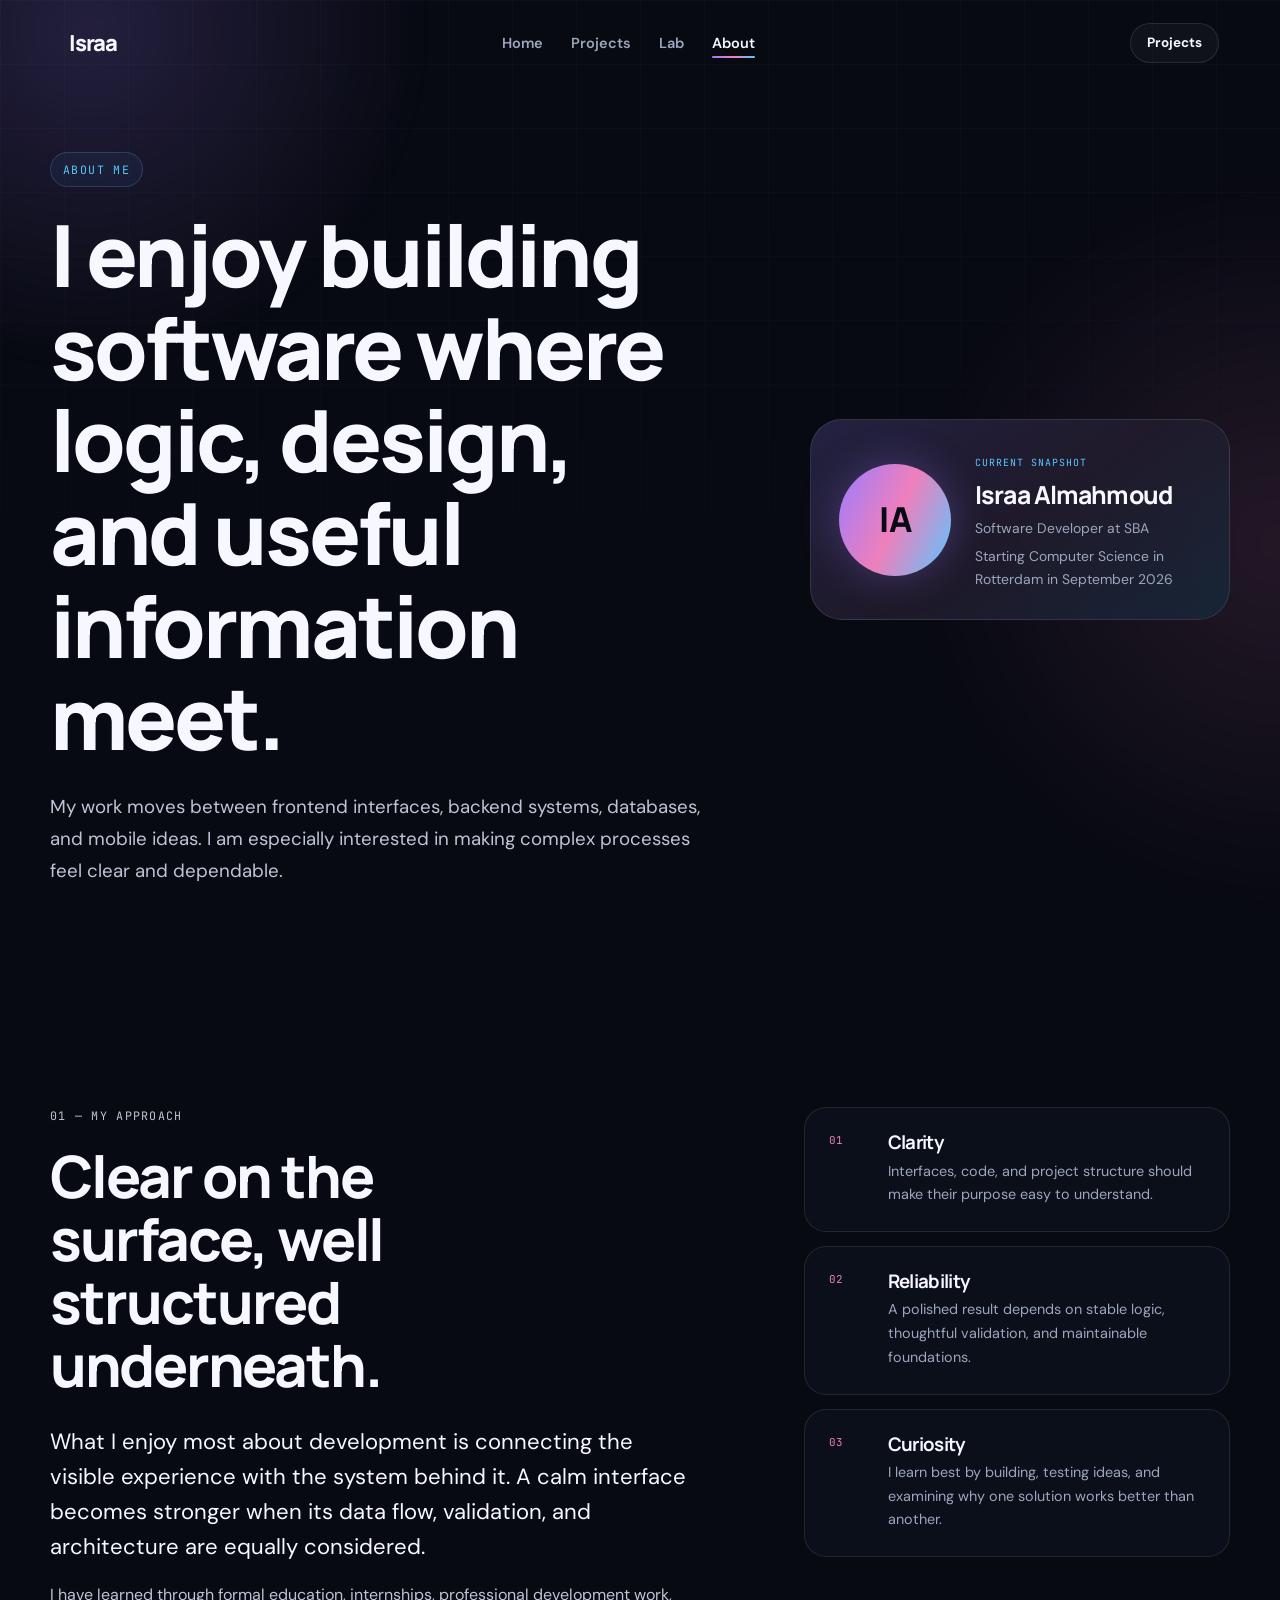
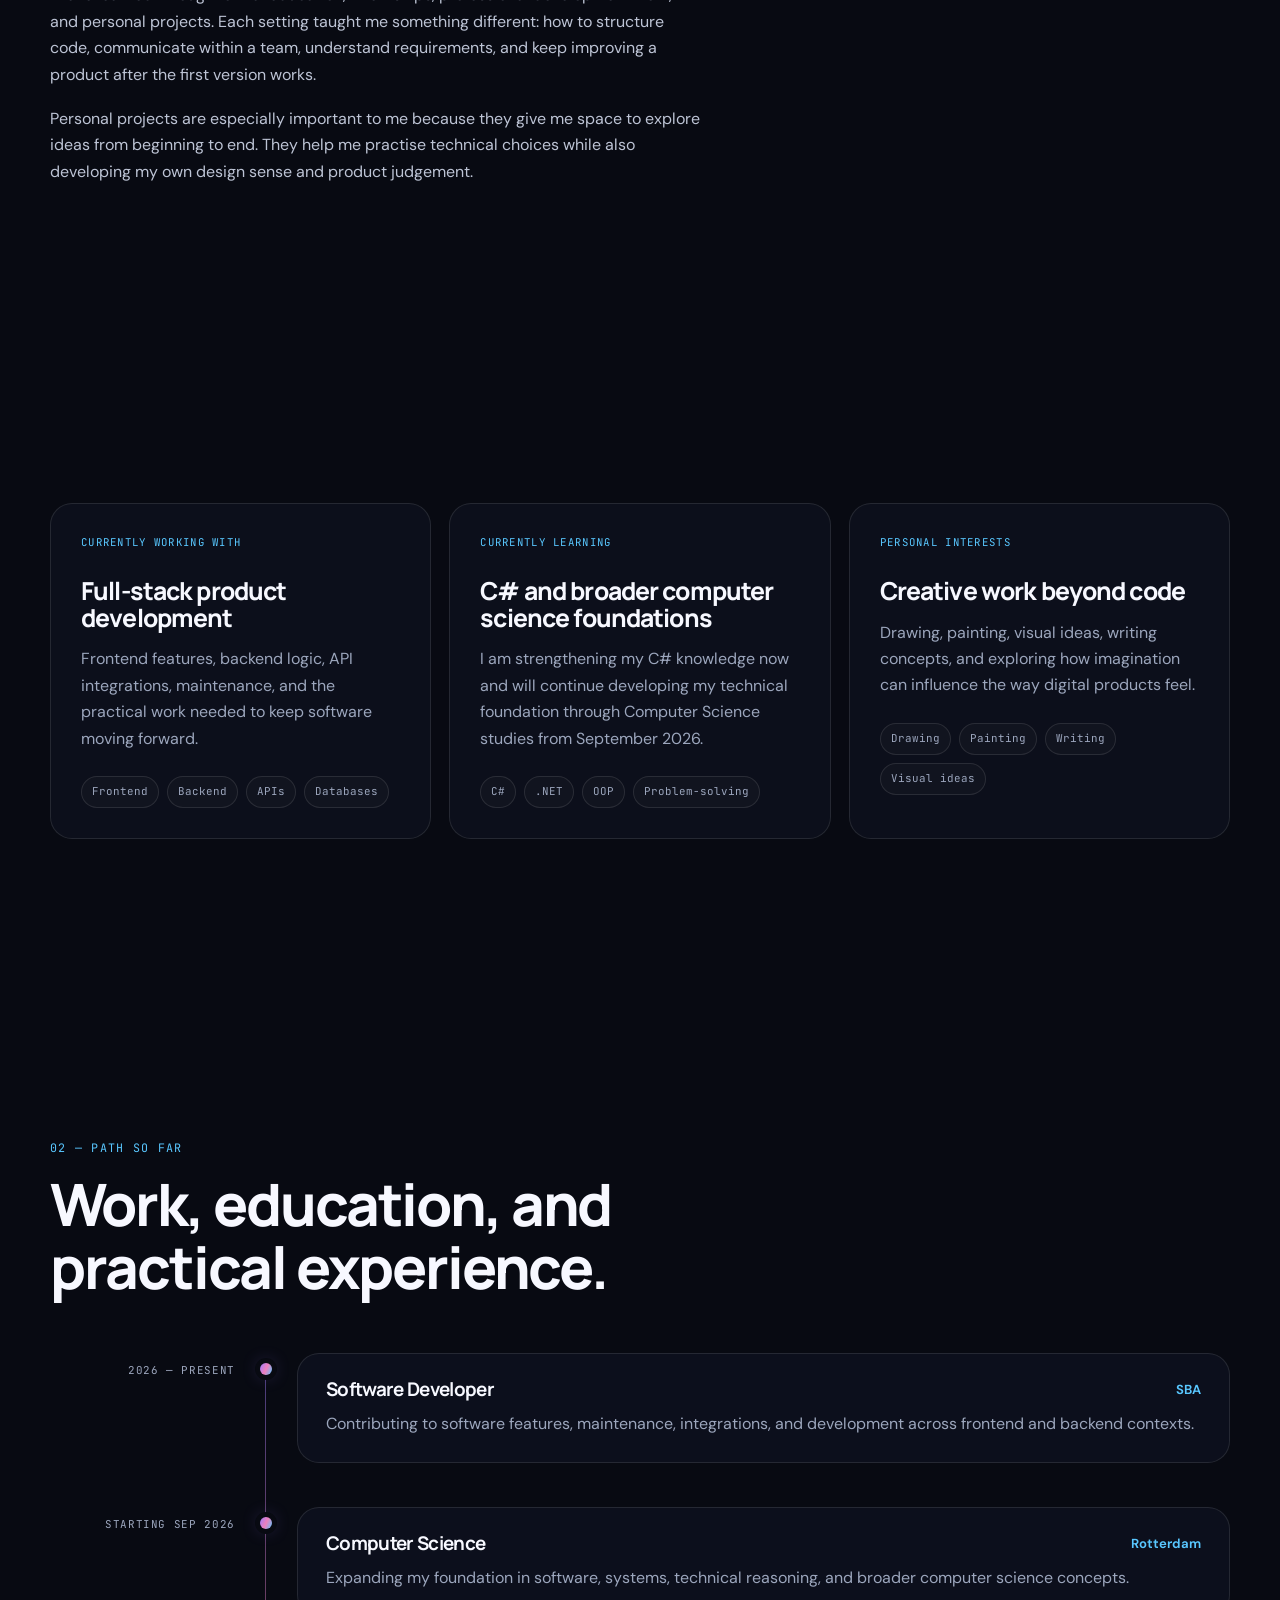
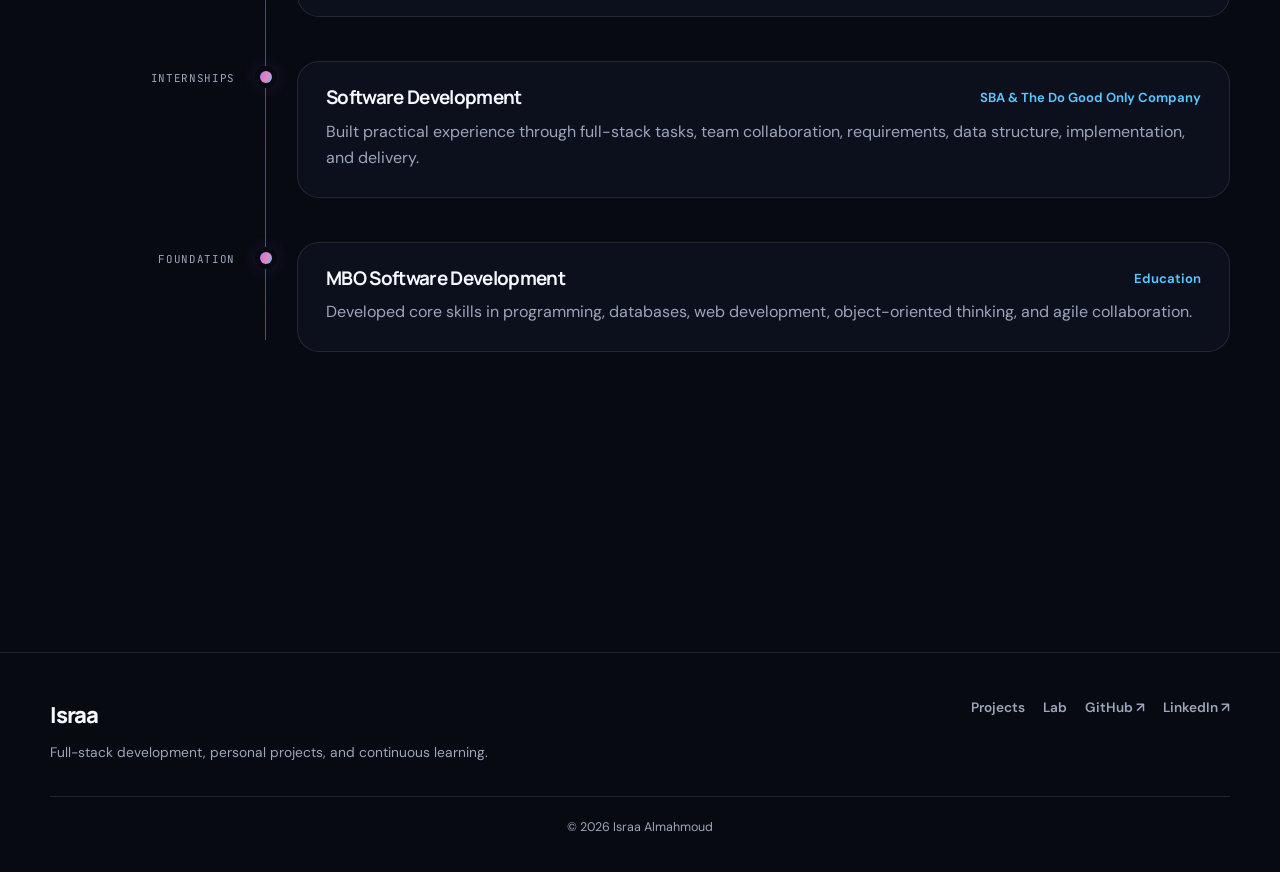
==== about.html @ 540377e6 "Add new pages: About, Practice, Projects, and Work - Created about.html to showcase personal backgro" ====
<!DOCTYPE html>
<html lang="en">
<head>
  <meta charset="UTF-8" />
  <meta name="viewport" content="width=device-width, initial-scale=1.0" />
  <meta name="description" content="About Israa Almahmoud, a full-stack developer working across frontend, backend, databases, and mobile development." />
  <meta name="theme-color" content="#080a12" />
  <title>About | Israa Almahmoud</title>

  <link rel="preconnect" href="https://fonts.googleapis.com" />
  <link rel="preconnect" href="https://fonts.gstatic.com" crossorigin />
  <link href="https://fonts.googleapis.com/css2?family=DM+Sans:wght@400;500;600;700&family=Manrope:wght@500;600;700;800&family=JetBrains+Mono:wght@400;500;600&display=swap" rel="stylesheet" />
  <link rel="stylesheet" href="style.css" />
</head>
<body data-page="about">
  <a class="skip-link" href="#main">Skip to content</a>
  <div class="ambient ambient-one" aria-hidden="true"></div>
  <div class="ambient ambient-two" aria-hidden="true"></div>
  <div class="background-grid" aria-hidden="true"></div>
  <div class="spotlight" id="spotlight" aria-hidden="true"></div>

  <header class="site-header" id="site-header">
    <nav class="nav-shell" aria-label="Primary navigation">
      <a class="brand" href="index.html#home"><span>Israa</span><span class="brand-dot">.</span></a>
      <ul class="desktop-nav">
        <li><a href="index.html" data-nav="home">Home</a></li>
        <li><a href="projects.html" data-nav="projects">Projects</a></li>
        <li><a href="practice.html" data-nav="practice">Lab</a></li>
        <li><a href="about.html" data-nav="about">About</a></li>
      </ul>
      <div class="nav-actions">
        <a class="button button-small button-secondary nav-projects" href="projects.html">Projects</a>
        <button class="menu-toggle" id="mobileMenuToggle" type="button" aria-label="Open navigation menu" aria-controls="mobileNav" aria-expanded="false"><span></span><span></span><span></span></button>
      </div>
    </nav>
    <div class="mobile-nav" id="mobileNav" aria-hidden="true"><a href="index.html" data-nav="home">Home</a><a href="projects.html" data-nav="projects">Projects</a><a href="practice.html" data-nav="practice">Lab</a><a href="about.html" data-nav="about">About</a></div>
  </header>

  <main id="main">
    <section class="page-hero about-hero">
      <div class="container page-hero-grid">
        <div>
          <p class="eyebrow mono">ABOUT ME</p>
          <h1>I enjoy building software where logic, design, and useful information meet.</h1>
          <p class="hero-lede">My work moves between frontend interfaces, backend systems, databases, and mobile ideas. I am especially interested in making complex processes feel clear and dependable.</p>
        </div>
        <aside class="profile-card reveal">
          <div class="profile-monogram" aria-hidden="true">IA</div>
          <div>
            <span class="mono profile-label">CURRENT SNAPSHOT</span>
            <h2>Israa Almahmoud</h2>
            <p>Software Developer at SBA</p>
            <p>Starting Computer Science in Rotterdam in September 2026</p>
          </div>
        </aside>
      </div>
    </section>

    <section class="section story-section">
      <div class="container story-layout">
        <div class="story-main reveal">
          <p class="section-index mono">01 — MY APPROACH</p>
          <h2>Clear on the surface, well structured underneath.</h2>
          <p class="large-paragraph">What I enjoy most about development is connecting the visible experience with the system behind it. A calm interface becomes stronger when its data flow, validation, and architecture are equally considered.</p>
          <p>I have learned through formal education, internships, professional development work, and personal projects. Each setting taught me something different: how to structure code, communicate within a team, understand requirements, and keep improving a product after the first version works.</p>
          <p>Personal projects are especially important to me because they give me space to explore ideas from beginning to end. They help me practise technical choices while also developing my own design sense and product judgement.</p>
        </div>

        <div class="principles-list">
          <article class="principle reveal"><span class="principle-number mono">01</span><div><h3>Clarity</h3><p>Interfaces, code, and project structure should make their purpose easy to understand.</p></div></article>
          <article class="principle reveal"><span class="principle-number mono">02</span><div><h3>Reliability</h3><p>A polished result depends on stable logic, thoughtful validation, and maintainable foundations.</p></div></article>
          <article class="principle reveal"><span class="principle-number mono">03</span><div><h3>Curiosity</h3><p>I learn best by building, testing ideas, and examining why one solution works better than another.</p></div></article>
        </div>
      </div>
    </section>

    <section class="section about-details-section">
      <div class="container details-grid">
        <article class="detail-panel reveal">
          <p class="panel-title mono">CURRENTLY WORKING WITH</p>
          <h2>Full-stack product development</h2>
          <p>Frontend features, backend logic, API integrations, maintenance, and the practical work needed to keep software moving forward.</p>
          <div class="tag-list"><span>Frontend</span><span>Backend</span><span>APIs</span><span>Databases</span></div>
        </article>
        <article class="detail-panel reveal">
          <p class="panel-title mono">CURRENTLY LEARNING</p>
          <h2>C# and broader computer science foundations</h2>
          <p>I am strengthening my C# knowledge now and will continue developing my technical foundation through Computer Science studies from September 2026.</p>
          <div class="tag-list"><span>C#</span><span>.NET</span><span>OOP</span><span>Problem-solving</span></div>
        </article>
        <article class="detail-panel reveal">
          <p class="panel-title mono">PERSONAL INTERESTS</p>
          <h2>Creative work beyond code</h2>
          <p>Drawing, painting, visual ideas, writing concepts, and exploring how imagination can influence the way digital products feel.</p>
          <div class="tag-list"><span>Drawing</span><span>Painting</span><span>Writing</span><span>Visual ideas</span></div>
        </article>
      </div>
    </section>

    <section class="section education-section">
      <div class="container">
        <div class="section-heading compact-heading"><p class="section-index mono">02 — PATH SO FAR</p><h2>Work, education, and practical experience.</h2></div>
        <div class="timeline">
          <article class="timeline-entry reveal"><div class="timeline-date mono">2026 — PRESENT</div><div class="timeline-marker"></div><div class="timeline-content"><div class="timeline-heading"><h3>Software Developer</h3><span>SBA</span></div><p>Contributing to software features, maintenance, integrations, and development across frontend and backend contexts.</p></div></article>
          <article class="timeline-entry reveal"><div class="timeline-date mono">STARTING SEP 2026</div><div class="timeline-marker"></div><div class="timeline-content"><div class="timeline-heading"><h3>Computer Science</h3><span>Rotterdam</span></div><p>Expanding my foundation in software, systems, technical reasoning, and broader computer science concepts.</p></div></article>
          <article class="timeline-entry reveal"><div class="timeline-date mono">INTERNSHIPS</div><div class="timeline-marker"></div><div class="timeline-content"><div class="timeline-heading"><h3>Software Development</h3><span>SBA &amp; The Do Good Only Company</span></div><p>Built practical experience through full-stack tasks, team collaboration, requirements, data structure, implementation, and delivery.</p></div></article>
          <article class="timeline-entry reveal"><div class="timeline-date mono">FOUNDATION</div><div class="timeline-marker"></div><div class="timeline-content"><div class="timeline-heading"><h3>MBO Software Development</h3><span>Education</span></div><p>Developed core skills in programming, databases, web development, object-oriented thinking, and agile collaboration.</p></div></article>
        </div>
      </div>
    </section>
  </main>

  <footer class="site-footer">
    <div class="container footer-layout">
      <div><a class="brand footer-brand" href="index.html"><span>Israa</span><span class="brand-dot">.</span></a><p>Full-stack development, personal projects, and continuous learning.</p></div>
      <div class="footer-nav"><a href="projects.html">Projects</a><a href="practice.html">Lab</a><a href="https://github.com/isravx0" target="_blank" rel="noopener">GitHub ↗</a><a href="https://www.linkedin.com/in/israa-almahmoud/" target="_blank" rel="noopener">LinkedIn ↗</a></div>
      <p class="copyright">© <span id="year"></span> Israa Almahmoud</p>
    </div>
  </footer>

  <script src="scripts.js"></script>
</body>
</html>
---- style.css ----
:root {
  --bg: #080a12;
  --bg-soft: #0d111d;
  --surface: rgba(17, 22, 37, 0.82);
  --surface-solid: #111625;
  --surface-raised: #171d2e;
  --text: #f7f8ff;
  --muted: #9ca6bd;
  --muted-strong: #bdc4d5;
  --line: rgba(255, 255, 255, 0.1);
  --line-strong: rgba(255, 255, 255, 0.17);
  --purple: #9b7cff;
  --pink: #ef7fbc;
  --blue: #59c7ff;
  --mint: #7ee5c6;
  --yellow: #f8d57e;
  --gradient: linear-gradient(115deg, var(--purple), var(--pink) 50%, var(--blue));
  --gradient-soft: linear-gradient(145deg, rgba(155, 124, 255, 0.16), rgba(239, 127, 188, 0.08), rgba(89, 199, 255, 0.1));
  --font-display: 'Manrope', sans-serif;
  --font-body: 'DM Sans', sans-serif;
  --font-mono: 'JetBrains Mono', monospace;
  --container: 1180px;
  --gutter: clamp(20px, 4vw, 36px);
  --header-height: 82px;
  --section-space: clamp(88px, 12vw, 150px);
  --radius-sm: 14px;
  --radius: 22px;
  --radius-lg: 32px;
  --shadow: 0 28px 80px rgba(0, 0, 0, 0.45);
}

* { box-sizing: border-box; margin: 0; padding: 0; }
html { scroll-behavior: smooth; }
body {
  min-height: 100vh;
  overflow-x: hidden;
  background: var(--bg);
  color: var(--text);
  font-family: var(--font-body);
  font-size: 16px;
  line-height: 1.65;
  text-rendering: optimizeLegibility;
}
body.menu-open { overflow: hidden; }
a { color: inherit; }
img { display: block; max-width: 100%; }
ul { list-style: none; }
button, input, textarea { font: inherit; }
button { color: inherit; }
::selection { background: rgba(155, 124, 255, 0.35); }

h1, h2, h3, h4 {
  font-family: var(--font-display);
  letter-spacing: -0.035em;
  line-height: 1.08;
}
h1 { font-size: clamp(3.15rem, 7.4vw, 6.65rem); font-weight: 800; }
h2 { font-size: clamp(2.1rem, 4.6vw, 3.65rem); font-weight: 750; }
h3 { font-weight: 700; }

.container {
  width: min(100%, calc(var(--container) + var(--gutter) * 2));
  margin-inline: auto;
  padding-inline: var(--gutter);
}
.mono { font-family: var(--font-mono); }

.skip-link {
  position: fixed;
  top: 14px;
  left: 14px;
  z-index: 9999;
  transform: translateY(-150%);
  padding: 10px 15px;
  border-radius: 10px;
  background: var(--text);
  color: var(--bg);
  font-weight: 700;
  transition: transform 0.2s ease;
}
.skip-link:focus { transform: translateY(0); }
:focus-visible { outline: 2px solid var(--blue); outline-offset: 4px; border-radius: 6px; }

.background-grid {
  position: fixed;
  inset: 0;
  z-index: -4;
  background-image:
    linear-gradient(rgba(155, 124, 255, 0.045) 1px, transparent 1px),
    linear-gradient(90deg, rgba(155, 124, 255, 0.045) 1px, transparent 1px);
  background-size: 64px 64px;
  mask-image: linear-gradient(to bottom, black 0%, transparent 84%);
}
.ambient {
  position: fixed;
  z-index: -3;
  border-radius: 50%;
  filter: blur(12px);
  pointer-events: none;
}
.ambient-one {
  width: 700px;
  height: 700px;
  top: -320px;
  left: -260px;
  background: radial-gradient(circle, rgba(155, 124, 255, 0.19), transparent 68%);
}
.ambient-two {
  width: 760px;
  height: 760px;
  top: 18vh;
  right: -380px;
  background: radial-gradient(circle, rgba(239, 127, 188, 0.12), transparent 68%);
}
.spotlight {
  position: fixed;
  inset: 0;
  z-index: -2;
  pointer-events: none;
  opacity: 0;
  background: radial-gradient(450px circle at var(--spot-x, 50%) var(--spot-y, 30%), rgba(89, 199, 255, 0.07), transparent 70%);
  transition: opacity 0.35s ease;
}
.spotlight.is-visible { opacity: 1; }

.site-header {
  position: fixed;
  inset: 0 0 auto;
  z-index: 1000;
  padding: 14px var(--gutter);
  transition: padding 0.25s ease;
}
.nav-shell {
  width: min(100%, var(--container));
  min-height: 56px;
  margin-inline: auto;
  padding: 8px 10px 8px 18px;
  display: flex;
  align-items: center;
  justify-content: space-between;
  gap: 18px;
  border: 1px solid transparent;
  border-radius: 18px;
  transition: background 0.25s ease, border-color 0.25s ease, box-shadow 0.25s ease, backdrop-filter 0.25s ease;
}
.site-header.is-scrolled .nav-shell {
  background: rgba(8, 10, 18, 0.78);
  border-color: var(--line);
  box-shadow: 0 14px 42px rgba(0, 0, 0, 0.24);
  backdrop-filter: blur(18px);
}
.brand {
  display: inline-flex;
  align-items: baseline;
  text-decoration: none;
  font-family: var(--font-display);
  font-size: 1.38rem;
  font-weight: 800;
  letter-spacing: -0.055em;
}
.brand-dot {
  font-size: 1.55em;
  line-height: 0;
  background: var(--gradient);
  -webkit-background-clip: text;
  background-clip: text;
  color: transparent;
}
.desktop-nav { display: flex; align-items: center; gap: 2px; }
.desktop-nav a {
  position: relative;
  padding: 9px 13px;
  color: var(--muted);
  text-decoration: none;
  font-size: 0.91rem;
  font-weight: 600;
  transition: color 0.2s ease;
}
.desktop-nav a::after {
  content: '';
  position: absolute;
  left: 13px;
  right: 13px;
  bottom: 4px;
  height: 2px;
  border-radius: 999px;
  background: var(--gradient);
  transform: scaleX(0);
  transform-origin: left;
  transition: transform 0.25s ease;
}
.desktop-nav a:hover, .desktop-nav a.active { color: var(--text); }
.desktop-nav a:hover::after, .desktop-nav a.active::after { transform: scaleX(1); }
.nav-actions { display: flex; align-items: center; gap: 10px; }

.button {
  display: inline-flex;
  align-items: center;
  justify-content: center;
  min-height: 48px;
  padding: 12px 21px;
  border: 1px solid transparent;
  border-radius: 999px;
  text-decoration: none;
  font-weight: 700;
  font-size: 0.94rem;
  line-height: 1;
  white-space: nowrap;
  transition: transform 0.22s ease, box-shadow 0.22s ease, border-color 0.22s ease, background 0.22s ease;
}
.button:hover { transform: translateY(-2px); }
.button-primary {
  background: var(--gradient);
  color: #080a12;
  box-shadow: 0 14px 38px rgba(155, 124, 255, 0.23);
}
.button-primary:hover { box-shadow: 0 20px 46px rgba(155, 124, 255, 0.33); }
.button-secondary {
  background: rgba(255, 255, 255, 0.035);
  border-color: var(--line);
  color: var(--text);
}
.button-secondary:hover { background: rgba(255, 255, 255, 0.065); border-color: rgba(155, 124, 255, 0.45); }
.button-small { min-height: 40px; padding: 9px 16px; font-size: 0.84rem; }

.menu-toggle {
  display: none;
  width: 42px;
  height: 42px;
  padding: 0;
  border: 1px solid var(--line);
  border-radius: 12px;
  background: rgba(255, 255, 255, 0.035);
  align-items: center;
  justify-content: center;
  flex-direction: column;
  gap: 5px;
  cursor: pointer;
}
.menu-toggle span { width: 19px; height: 2px; border-radius: 999px; background: var(--text); transition: transform 0.2s ease, opacity 0.2s ease; }
.menu-toggle.is-open span:nth-child(1) { transform: translateY(7px) rotate(45deg); }
.menu-toggle.is-open span:nth-child(2) { opacity: 0; }
.menu-toggle.is-open span:nth-child(3) { transform: translateY(-7px) rotate(-45deg); }
.mobile-nav {
  position: fixed;
  top: 78px;
  left: var(--gutter);
  right: var(--gutter);
  display: none;
  flex-direction: column;
  gap: 5px;
  padding: 12px;
  border: 1px solid var(--line);
  border-radius: 18px;
  background: rgba(12, 15, 26, 0.97);
  box-shadow: var(--shadow);
  backdrop-filter: blur(20px);
}
.mobile-nav.is-open { display: flex; animation: menu-in 0.23s ease both; }
.mobile-nav a { padding: 12px 13px; border-radius: 10px; color: var(--muted-strong); text-decoration: none; font-weight: 650; }
.mobile-nav a:hover, .mobile-nav a.active { background: rgba(155, 124, 255, 0.11); color: var(--text); }
@keyframes menu-in { from { opacity: 0; transform: translateY(-9px); } to { opacity: 1; transform: none; } }

.hero {
  position: relative;
  min-height: 100svh;
  display: flex;
  align-items: center;
  padding: calc(var(--header-height) + 60px) 0 82px;
}
.hero-layout {
  display: grid;
  grid-template-columns: minmax(0, 1.08fr) minmax(390px, 0.92fr);
  gap: clamp(46px, 7vw, 92px);
  align-items: center;
}
.eyebrow {
  display: inline-flex;
  align-items: center;
  margin-bottom: 22px;
  padding: 7px 12px;
  border: 1px solid rgba(89, 199, 255, 0.2);
  border-radius: 999px;
  background: rgba(89, 199, 255, 0.055);
  color: var(--blue);
  font-size: 0.72rem;
  letter-spacing: 0.12em;
}
.hero h1 { max-width: 10.4ch; margin-bottom: 28px; }
.gradient-text {
  display: block;
  background: var(--gradient);
  -webkit-background-clip: text;
  background-clip: text;
  color: transparent;
}
.hero-lede {
  max-width: 58ch;
  color: var(--muted-strong);
  font-size: clamp(1.04rem, 1.6vw, 1.17rem);
  line-height: 1.72;
}
.hero-actions { display: flex; flex-wrap: wrap; gap: 12px; margin-top: 32px; }
.current-note {
  display: flex;
  align-items: flex-start;
  gap: 10px;
  margin-top: 24px;
  color: var(--muted);
  font-size: 0.87rem;
}
.current-dot {
  flex: 0 0 auto;
  width: 8px;
  height: 8px;
  margin-top: 8px;
  border-radius: 50%;
  background: var(--mint);
  box-shadow: 0 0 14px rgba(126, 229, 198, 0.6);
}
.hero-art {
  position: relative;
  min-height: 560px;
  display: grid;
  place-items: center;
  isolation: isolate;
}
.gradient-orb {
  position: absolute;
  width: 310px;
  height: 310px;
  border-radius: 50%;
  background:
    radial-gradient(circle at 30% 24%, rgba(255,255,255,0.45), transparent 12%),
    radial-gradient(circle at 36% 35%, rgba(239, 127, 188, 0.95), transparent 26%),
    radial-gradient(circle at 66% 60%, rgba(89, 199, 255, 0.9), transparent 38%),
    linear-gradient(145deg, var(--purple), #26126f 48%, #0c203f);
  box-shadow: 0 0 100px rgba(155, 124, 255, 0.35), inset -30px -30px 70px rgba(0,0,0,0.34);
  filter: saturate(1.08);
  animation: orb-float 8s ease-in-out infinite;
}
.gradient-orb::after {
  content: '';
  position: absolute;
  inset: 10%;
  border-radius: inherit;
  background: linear-gradient(130deg, rgba(255,255,255,0.11), transparent 45%);
  transform: rotate(-18deg);
}
.orbital-ring {
  position: absolute;
  width: 430px;
  height: 170px;
  border: 1px solid rgba(155, 124, 255, 0.35);
  border-radius: 50%;
  transform: rotate(-18deg);
}
.ring-one { animation: ring-pulse 7s ease-in-out infinite; }
.ring-two { width: 500px; height: 230px; transform: rotate(38deg); border-color: rgba(89, 199, 255, 0.22); animation: ring-pulse 9s ease-in-out infinite reverse; }
.code-card {
  position: relative;
  z-index: 4;
  width: min(100%, 390px);
  margin-top: 130px;
  border: 1px solid var(--line-strong);
  border-radius: 22px;
  overflow: hidden;
  background: rgba(13, 17, 29, 0.84);
  box-shadow: 0 30px 90px rgba(0, 0, 0, 0.48), 0 0 55px rgba(155, 124, 255, 0.18);
  backdrop-filter: blur(18px);
  transform: rotate(-2deg);
}
.code-card-top { display: flex; align-items: center; gap: 7px; padding: 12px 14px; border-bottom: 1px solid var(--line); background: rgba(255,255,255,0.025); }
.window-dot { width: 8px; height: 8px; border-radius: 50%; }
.window-dot.red { background: #ff6f7d; }.window-dot.yellow { background: #f8d57e; }.window-dot.green { background: #7ee5c6; }
.code-file { margin-left: 6px; color: var(--muted); font-size: 0.68rem; }
.code-card-body { padding: 22px; overflow: auto; color: #cbd3e7; font-size: clamp(0.72rem, 1.4vw, 0.83rem); line-height: 1.75; }
.syntax-keyword { color: var(--pink); }.syntax-string { color: var(--mint); }
.tech-chip {
  position: absolute;
  z-index: 6;
  padding: 8px 13px;
  border: 1px solid var(--line);
  border-radius: 999px;
  background: rgba(15, 19, 32, 0.86);
  box-shadow: 0 14px 35px rgba(0,0,0,0.3);
  color: var(--muted-strong);
  font-size: 0.7rem;
  backdrop-filter: blur(12px);
  animation: chip-float 5.5s ease-in-out infinite;
}
.chip-react { top: 11%; right: 1%; color: var(--blue); }.chip-laravel { top: 22%; left: 0; color: #ff9ea5; animation-delay: 0.8s; }.chip-csharp { top: 46%; right: -2%; color: #c0a8ff; animation-delay: 1.5s; }.chip-sql { bottom: 12%; right: 8%; color: #8ddcff; animation-delay: 2.2s; }.chip-vue { bottom: 7%; left: 5%; color: var(--mint); animation-delay: 3s; }
@keyframes orb-float { 0%,100% { transform: translateY(0) rotate(0); } 50% { transform: translateY(-16px) rotate(4deg); } }
@keyframes ring-pulse { 0%,100% { opacity: 0.55; transform: scale(1) rotate(-18deg); } 50% { opacity: 0.85; transform: scale(1.04) rotate(-14deg); } }
@keyframes chip-float { 0%,100% { transform: translateY(0); } 50% { transform: translateY(-9px); } }
.scroll-indicator { position: absolute; bottom: 28px; left: 50%; width: 28px; height: 44px; transform: translateX(-50%); border: 1px solid var(--line-strong); border-radius: 999px; display: grid; place-items: start center; padding-top: 8px; }
.scroll-indicator span { width: 4px; height: 9px; border-radius: 999px; background: var(--gradient); animation: scroll-down 1.7s ease infinite; }
@keyframes scroll-down { from { transform: translateY(0); opacity: 1; } to { transform: translateY(15px); opacity: 0; } }

.section { padding: var(--section-space) 0; scroll-margin-top: 88px; }
.section-index { color: var(--blue); font-size: 0.73rem; letter-spacing: 0.11em; margin-bottom: 15px; }
.section-heading-row { display: flex; justify-content: space-between; align-items: end; gap: 32px; margin-bottom: 52px; }
.section-heading-row h2 { max-width: 14ch; }
.section-heading { margin-bottom: 54px; }
.compact-heading { max-width: 780px; }
.text-link { display: inline-flex; align-items: center; gap: 7px; color: var(--muted-strong); text-decoration: none; font-weight: 700; transition: color 0.2s ease, transform 0.2s ease; }
.text-link:hover { color: var(--text); transform: translateX(3px); }
.icon-link { color: var(--muted); text-decoration: none; font-size: 0.86rem; font-weight: 650; transition: color 0.2s ease; }
.icon-link:hover { color: var(--text); }

.selected-work { border-top: 1px solid rgba(255,255,255,0.04); }
.project-grid { display: grid; grid-template-columns: repeat(2, minmax(0, 1fr)); gap: 24px; }
.project-card {
  min-width: 0;
  border: 1px solid var(--line);
  border-radius: var(--radius-lg);
  overflow: hidden;
  background: rgba(14, 18, 31, 0.76);
  box-shadow: 0 22px 65px rgba(0,0,0,0.23);
  transition: transform 0.35s cubic-bezier(.2,.8,.2,1), border-color 0.35s ease, box-shadow 0.35s ease;
}
.project-card:hover { transform: translateY(-8px); border-color: rgba(155, 124, 255, 0.32); box-shadow: 0 34px 85px rgba(0,0,0,0.36); }
.project-card-large { grid-column: 1 / -1; display: grid; grid-template-columns: minmax(0, 1.18fr) minmax(350px, 0.82fr); }
.project-visual { position: relative; min-height: 330px; overflow: hidden; }
.project-card-large .project-visual { min-height: 470px; }
.project-content { padding: clamp(24px, 3.8vw, 38px); display: flex; flex-direction: column; }
.project-meta { display: flex; justify-content: space-between; gap: 12px; color: var(--muted); font-size: 0.7rem; letter-spacing: 0.08em; margin-bottom: 18px; }
.project-content h3 { font-size: clamp(1.65rem, 3vw, 2.35rem); margin-bottom: 12px; }
.project-content p { color: var(--muted-strong); margin-bottom: 22px; }
.project-actions { display: flex; align-items: center; justify-content: space-between; gap: 15px; margin-top: auto; padding-top: 18px; border-top: 1px solid var(--line); }
.tag-list { display: flex; flex-wrap: wrap; gap: 8px; }
.tag-list span { padding: 6px 10px; border: 1px solid var(--line); border-radius: 999px; background: rgba(255,255,255,0.025); color: var(--muted); font-family: var(--font-mono); font-size: 0.68rem; }

.mintly-visual { padding: 24px; background: radial-gradient(circle at 78% 16%, rgba(126,229,198,0.22), transparent 28%), linear-gradient(145deg, #10241f, #0c171a 60%, #10162a); }
.visual-toolbar { display: flex; justify-content: space-between; align-items: center; margin-bottom: 26px; }
.visual-label { color: #baf3df; font-size: 0.68rem; letter-spacing: 0.08em; }
.visual-status { padding: 5px 10px; border-radius: 999px; background: rgba(126,229,198,0.1); color: #a3efd8; font-size: 0.72rem; }
.dashboard-layout { height: calc(100% - 50px); display: grid; grid-template-columns: 70px 1fr; gap: 16px; padding: 15px; border: 1px solid rgba(255,255,255,0.1); border-radius: 18px; background: rgba(6, 15, 17, 0.72); box-shadow: 0 24px 50px rgba(0,0,0,0.25); transform: perspective(1000px) rotateY(-5deg) rotateX(2deg); }
.dashboard-sidebar { display: flex; flex-direction: column; gap: 12px; padding: 12px 8px; border-radius: 12px; background: rgba(255,255,255,0.035); }
.dashboard-sidebar span { height: 8px; border-radius: 999px; background: rgba(187,241,222,0.16); }.dashboard-sidebar span:first-child { height: 30px; background: linear-gradient(145deg, var(--mint), #2f8e73); }
.dashboard-main { padding: 14px; }
.dashboard-total { font-family: var(--font-display); font-size: clamp(1.55rem, 3vw, 2.35rem); font-weight: 800; color: #e9fff8; }
.dashboard-caption { color: rgba(220,255,244,0.55); font-size: 0.75rem; margin-bottom: 24px; }
.dashboard-chart { height: 145px; display: flex; gap: 9px; align-items: end; padding: 13px 10px 0; border-bottom: 1px solid rgba(255,255,255,0.08); }
.dashboard-chart i { flex: 1; height: var(--bar); border-radius: 6px 6px 0 0; background: linear-gradient(to top, #2a8469, var(--mint)); box-shadow: 0 0 18px rgba(126,229,198,0.14); }
.dashboard-row { display: grid; grid-template-columns: repeat(3, 1fr); gap: 10px; margin-top: 18px; }.dashboard-row span { height: 42px; border-radius: 10px; background: rgba(255,255,255,0.045); }

.movies-visual { display: flex; flex-direction: column; justify-content: flex-end; padding: 26px; background: linear-gradient(to top, rgba(4,5,12,0.98), rgba(4,5,12,0.15) 65%), radial-gradient(circle at 70% 20%, rgba(239,127,188,0.28), transparent 24%), linear-gradient(135deg, #39204b, #11162a 56%, #070910); }
.movies-visual::before { content: ''; position: absolute; width: 250px; height: 250px; right: -80px; top: -50px; border: 1px solid rgba(255,255,255,0.12); border-radius: 50%; box-shadow: inset 0 0 60px rgba(239,127,188,0.1); }
.movie-feature { position: relative; z-index: 2; margin-bottom: 23px; }.movie-kicker { color: #f4add4; font-size: 0.65rem; letter-spacing: 0.12em; }.movie-title { font-family: var(--font-display); font-size: clamp(3rem, 7vw, 5.8rem); line-height: 0.95; font-weight: 800; letter-spacing: 0.08em; }.movie-details { color: var(--muted); font-size: 0.78rem; }
.movie-posters { position: relative; z-index: 2; display: grid; grid-template-columns: repeat(4, 1fr); gap: 9px; }.movie-posters span { aspect-ratio: 0.72; border-radius: 9px; background: linear-gradient(150deg, rgba(239,127,188,0.6), rgba(89,199,255,0.14)); border: 1px solid rgba(255,255,255,0.12); }.movie-posters span:nth-child(2) { background: linear-gradient(150deg, rgba(89,199,255,0.48), rgba(44,25,77,0.3)); }.movie-posters span:nth-child(3) { background: linear-gradient(150deg, rgba(248,213,126,0.4), rgba(239,127,188,0.15)); }.movie-posters span:nth-child(4) { background: linear-gradient(150deg, rgba(155,124,255,0.58), rgba(10,14,31,0.2)); }

.solar-visual { display: grid; place-items: center; background: radial-gradient(circle at 50% 50%, rgba(248,181,72,0.12), transparent 25%), radial-gradient(circle at 80% 16%, rgba(89,199,255,0.16), transparent 25%), #080d1b; }
.solar-visual::before { content: ''; position: absolute; inset: 0; background-image: radial-gradient(rgba(255,255,255,0.7) 0.6px, transparent 0.6px); background-size: 23px 23px; opacity: 0.16; }
.sun-orb { position: absolute; width: 108px; height: 108px; border-radius: 50%; background: radial-gradient(circle at 34% 32%, #fff2b9, #f9bd4c 32%, #d95c32 72%); box-shadow: 0 0 44px rgba(249,189,76,0.65), 0 0 100px rgba(217,92,50,0.34); }
.solar-ring { position: absolute; border: 1px solid rgba(89,199,255,0.24); border-radius: 50%; }.solar-ring-one { width: 270px; height: 110px; transform: rotate(-17deg); }.solar-ring-two { width: 350px; height: 160px; transform: rotate(23deg); border-color: rgba(155,124,255,0.24); }
.solar-ring::after { content: ''; position: absolute; width: 9px; height: 9px; border-radius: 50%; background: var(--blue); top: 50%; right: 2%; box-shadow: 0 0 14px var(--blue); }
.solar-data { position: absolute; left: 26px; bottom: 24px; display: flex; flex-direction: column; }.solar-data span { color: var(--blue); font-size: 0.62rem; letter-spacing: 0.1em; }.solar-data strong { font-family: var(--font-display); font-size: 1.8rem; }.solar-data small { color: var(--muted); }

.profile-section { background: linear-gradient(180deg, transparent, rgba(255,255,255,0.012), transparent); }
.profile-grid { display: grid; grid-template-columns: minmax(0, 1fr) minmax(370px, 0.82fr); gap: clamp(48px, 8vw, 90px); align-items: start; }
.profile-copy h2 { max-width: 11ch; margin-bottom: 25px; }.profile-copy p { max-width: 60ch; color: var(--muted-strong); margin-bottom: 18px; }.profile-copy .profile-lede { color: var(--text); font-size: clamp(1.15rem, 2vw, 1.4rem); line-height: 1.55; }
.skills-panel { padding: clamp(26px, 4vw, 38px); border: 1px solid var(--line); border-radius: var(--radius-lg); background: var(--gradient-soft), rgba(13,17,29,0.8); box-shadow: var(--shadow); }
.panel-title { color: var(--blue); font-size: 0.67rem; letter-spacing: 0.12em; margin-bottom: 26px; }.skill-group + .skill-group { margin-top: 24px; padding-top: 24px; border-top: 1px solid var(--line); }.skill-group h3 { margin-bottom: 12px; font-size: 1rem; color: var(--muted-strong); }

.timeline { position: relative; }.timeline::before { content: ''; position: absolute; left: 215px; top: 12px; bottom: 12px; width: 1px; background: linear-gradient(var(--purple), var(--pink), var(--blue)); opacity: 0.45; }
.timeline-entry { display: grid; grid-template-columns: 185px 26px 1fr; gap: 18px; position: relative; padding: 0 0 44px; }.timeline-entry:last-child { padding-bottom: 0; }.timeline-date { padding-top: 9px; color: var(--muted); font-size: 0.68rem; letter-spacing: 0.06em; text-align: right; }.timeline-marker { position: relative; z-index: 2; width: 12px; height: 12px; margin-top: 10px; margin-left: 7px; border-radius: 50%; background: var(--gradient); box-shadow: 0 0 0 5px var(--bg), 0 0 18px rgba(155,124,255,0.45); }.timeline-content { padding: 25px 28px; border: 1px solid var(--line); border-radius: var(--radius); background: rgba(15,19,32,0.72); transition: transform 0.25s ease, border-color 0.25s ease; }.timeline-entry:hover .timeline-content { transform: translateX(5px); border-color: rgba(155,124,255,0.3); }.timeline-heading { display: flex; justify-content: space-between; gap: 20px; margin-bottom: 10px; }.timeline-heading h3 { font-size: 1.18rem; }.timeline-heading span { color: var(--blue); font-size: 0.82rem; font-weight: 650; }.timeline-content p { color: var(--muted); }

.archive-section { padding-top: 20px; }.archive-panel { display: flex; justify-content: space-between; align-items: center; gap: 40px; padding: clamp(30px, 5vw, 52px); border: 1px solid rgba(155,124,255,0.26); border-radius: var(--radius-lg); background: var(--gradient-soft), rgba(13,17,29,0.92); box-shadow: 0 30px 80px rgba(0,0,0,0.27); }.archive-panel h2 { max-width: 15ch; margin-bottom: 15px; }.archive-panel p:not(.section-index) { max-width: 62ch; color: var(--muted-strong); }.archive-actions { display: flex; flex-wrap: wrap; gap: 10px; }

.site-footer { margin-top: var(--section-space); padding: 44px 0 34px; border-top: 1px solid var(--line); }.footer-layout { display: grid; grid-template-columns: 1fr auto; gap: 32px; align-items: start; }.footer-brand { margin-bottom: 8px; }.footer-layout > div:first-child p { color: var(--muted); font-size: 0.86rem; }.footer-nav { display: flex; flex-wrap: wrap; justify-content: flex-end; gap: 18px; }.footer-nav a { color: var(--muted); text-decoration: none; font-size: 0.85rem; font-weight: 600; }.footer-nav a:hover { color: var(--text); }.copyright { grid-column: 1 / -1; padding-top: 20px; border-top: 1px solid var(--line); color: var(--muted); font-size: 0.78rem; text-align: center; }

.page-hero { min-height: 78svh; display: flex; align-items: center; padding: calc(var(--header-height) + 70px) 0 70px; }
.page-hero-grid { display: grid; grid-template-columns: minmax(0, 1.1fr) minmax(320px, 0.7fr); gap: clamp(48px, 8vw, 100px); align-items: center; }.page-hero h1 { max-width: 12ch; font-size: clamp(3rem, 6.7vw, 5.7rem); margin-bottom: 26px; }.page-summary { display: grid; gap: 13px; padding: 24px; border: 1px solid var(--line); border-radius: var(--radius); background: rgba(14,18,31,0.78); }.page-summary > div { display: grid; grid-template-columns: 94px 1fr; align-items: center; gap: 15px; padding: 16px 14px; border-radius: 14px; background: rgba(255,255,255,0.025); }.summary-number { font-family: var(--font-display); font-weight: 800; font-size: 1.25rem; color: var(--text); }.page-summary > div > span:last-child { color: var(--muted); font-size: 0.88rem; }

.case-study-list { padding-top: 20px; }.case-study-card { display: grid; grid-template-columns: minmax(360px, 0.86fr) minmax(0, 1.14fr); border: 1px solid var(--line); border-radius: var(--radius-lg); overflow: hidden; background: rgba(14,18,31,0.78); box-shadow: 0 24px 70px rgba(0,0,0,0.28); }.case-study-card + .case-study-card { margin-top: 38px; }.case-visual { min-height: 520px; position: relative; overflow: hidden; padding: 28px; }.case-content { padding: clamp(30px, 5vw, 52px); }.case-number { color: var(--blue); font-size: 0.7rem; letter-spacing: 0.1em; margin-bottom: 16px; }.case-content h2 { font-size: clamp(2rem, 4vw, 3.1rem); margin-bottom: 18px; }.case-lede { max-width: 60ch; color: var(--muted-strong); font-size: 1.05rem; margin-bottom: 35px; }.case-columns { display: grid; grid-template-columns: repeat(3, 1fr); gap: 22px; margin-bottom: 30px; }.case-columns h3 { color: var(--text); font-size: 0.9rem; margin-bottom: 9px; }.case-columns p, .case-columns li { color: var(--muted); font-size: 0.88rem; }.case-columns ul { display: grid; gap: 5px; }.case-columns li { position: relative; padding-left: 13px; }.case-columns li::before { content: ''; position: absolute; left: 0; top: 0.7em; width: 4px; height: 4px; border-radius: 50%; background: var(--pink); }.case-content .project-actions { justify-content: flex-start; margin-top: 28px; }

.mobile-visual { display: grid; place-items: center; background: radial-gradient(circle at 50% 45%, rgba(155,124,255,0.22), transparent 40%), linear-gradient(145deg, #15152a, #090b14); }.phone-shell { position: absolute; width: 185px; height: 380px; padding: 9px; border: 1px solid rgba(255,255,255,0.18); border-radius: 32px; background: #070911; box-shadow: 0 26px 60px rgba(0,0,0,0.5); }.phone-left { transform: translate(-48px, 10px) rotate(-7deg); }.phone-right { transform: translate(60px, -18px) rotate(7deg); }.phone-notch { width: 68px; height: 16px; margin: 0 auto -3px; border-radius: 0 0 11px 11px; background: #03040a; position: relative; z-index: 2; }.phone-screen { height: 100%; padding: 29px 15px 15px; border-radius: 24px; background: linear-gradient(150deg, #1d1639, #0f1830); }.phone-title { display: block; font-family: var(--font-display); font-size: 1.2rem; font-weight: 750; margin-bottom: 20px; }.phone-screen i { display: block; height: 44px; margin-bottom: 10px; border-radius: 12px; background: rgba(255,255,255,0.065); border: 1px solid rgba(255,255,255,0.06); }.phone-screen b { display: grid; place-items: center; width: 100px; height: 100px; margin: 4px auto 20px; border: 10px solid rgba(155,124,255,0.38); border-right-color: var(--pink); border-radius: 50%; font-family: var(--font-display); font-size: 1.2rem; }.language-pill { position: absolute; z-index: 4; display: grid; place-items: center; width: 42px; height: 42px; border: 1px solid var(--line); border-radius: 50%; background: rgba(18,22,38,0.88); color: var(--muted-strong); font-family: var(--font-mono); font-size: 0.67rem; box-shadow: 0 12px 30px rgba(0,0,0,0.35); }.lang-one { left: 12%; top: 18%; }.lang-two { right: 10%; top: 26%; }.lang-three { left: 16%; bottom: 14%; }

.more-projects-section { padding-top: 30px; }.small-project-grid { display: grid; grid-template-columns: repeat(3, 1fr); gap: 18px; }.small-project { padding: 28px; border: 1px solid var(--line); border-radius: var(--radius); background: rgba(14,18,31,0.7); }.small-project > span { display: block; color: var(--blue); font-size: 0.64rem; letter-spacing: 0.1em; margin-bottom: 23px; }.small-project h3 { font-size: 1.25rem; margin-bottom: 12px; }.small-project p { color: var(--muted); }

.profile-card { display: flex; align-items: center; gap: 24px; padding: 28px; border: 1px solid var(--line); border-radius: var(--radius-lg); background: var(--gradient-soft), rgba(14,18,31,0.84); }.profile-monogram { flex: 0 0 auto; display: grid; place-items: center; width: 112px; height: 112px; border-radius: 50%; background: var(--gradient); color: #090b14; font-family: var(--font-display); font-size: 2.15rem; font-weight: 850; box-shadow: 0 0 40px rgba(155,124,255,0.3); }.profile-label { color: var(--blue); font-size: 0.62rem; letter-spacing: 0.1em; }.profile-card h2 { font-size: 1.55rem; margin: 7px 0 9px; }.profile-card p { color: var(--muted); font-size: 0.87rem; }.profile-card p + p { margin-top: 5px; }
.story-layout { display: grid; grid-template-columns: minmax(0, 1.15fr) minmax(330px, 0.75fr); gap: clamp(48px, 8vw, 100px); align-items: start; }.story-main h2 { max-width: 12ch; margin-bottom: 28px; }.story-main p { color: var(--muted-strong); margin-bottom: 18px; max-width: 66ch; }.story-main .large-paragraph { color: var(--text); font-size: clamp(1.14rem, 2vw, 1.38rem); line-height: 1.58; }.principles-list { display: grid; gap: 14px; }.principle { display: grid; grid-template-columns: 42px 1fr; gap: 17px; padding: 24px; border: 1px solid var(--line); border-radius: var(--radius); background: rgba(14,18,31,0.7); }.principle-number { color: var(--pink); font-size: 0.68rem; }.principle h3 { margin-bottom: 7px; }.principle p { color: var(--muted); font-size: 0.9rem; }
.details-grid { display: grid; grid-template-columns: repeat(3, 1fr); gap: 18px; }.detail-panel { padding: 30px; border: 1px solid var(--line); border-radius: var(--radius); background: rgba(14,18,31,0.72); }.detail-panel h2 { font-size: 1.55rem; margin-bottom: 15px; }.detail-panel p:not(.panel-title) { color: var(--muted); margin-bottom: 24px; }

.lab-terminal { border: 1px solid var(--line-strong); border-radius: var(--radius); overflow: hidden; background: rgba(11,14,24,0.9); box-shadow: var(--shadow); transform: rotate(1.5deg); }.terminal-top { display: flex; align-items: center; gap: 7px; padding: 13px 15px; border-bottom: 1px solid var(--line); background: rgba(255,255,255,0.02); }.terminal-top span { width: 8px; height: 8px; border-radius: 50%; background: #ff7380; }.terminal-top span:nth-child(2) { background: var(--yellow); }.terminal-top span:nth-child(3) { background: var(--mint); }.terminal-top b { margin-left: 6px; color: var(--muted); font-size: 0.68rem; font-weight: 500; }.terminal-body { padding: 28px; min-height: 290px; }.terminal-body p { color: var(--muted-strong); margin-bottom: 16px; }.terminal-body p span { color: var(--pink); margin-right: 13px; }.terminal-body .terminal-cursor { color: var(--blue); animation: cursor-blink 1s steps(1) infinite; }
@keyframes cursor-blink { 50% { opacity: 0; } }
.lab-card-grid { display: grid; grid-template-columns: repeat(2, 1fr); gap: 18px; }.lab-card { position: relative; min-height: 310px; padding: 30px; border: 1px solid var(--line); border-radius: var(--radius); background: rgba(14,18,31,0.72); overflow: hidden; }.lab-card::after { content: ''; position: absolute; width: 160px; height: 160px; right: -80px; bottom: -90px; border: 1px solid rgba(155,124,255,0.15); border-radius: 50%; }.lab-number { position: absolute; top: 23px; right: 24px; color: var(--muted); font-size: 0.68rem; }.lab-icon { display: grid; place-items: center; width: 52px; height: 52px; margin-bottom: 30px; border-radius: 15px; background: var(--gradient-soft); color: var(--text); font-family: var(--font-mono); font-weight: 700; box-shadow: inset 0 0 0 1px var(--line); }.lab-card h3 { font-size: 1.35rem; margin-bottom: 12px; }.lab-card p { color: var(--muted); margin-bottom: 24px; }
.learning-layout { display: grid; grid-template-columns: 1fr 0.9fr; gap: clamp(50px, 8vw, 100px); align-items: start; }.learning-copy h2 { max-width: 13ch; margin-bottom: 25px; }.learning-copy p { color: var(--muted-strong); max-width: 60ch; }.learning-steps { list-style: none; display: grid; gap: 14px; counter-reset: none; }.learning-steps li { display: grid; grid-template-columns: 38px 1fr; gap: 17px; padding: 23px; border: 1px solid var(--line); border-radius: var(--radius); background: rgba(14,18,31,0.68); }.learning-steps > li > span { color: var(--blue); font-size: 0.7rem; }.learning-steps h3 { margin-bottom: 6px; }.learning-steps p { color: var(--muted); font-size: 0.9rem; }

.reveal { opacity: 0; transform: translateY(28px); transition: opacity 0.72s cubic-bezier(.2,.8,.2,1) var(--reveal-delay, 0ms), transform 0.72s cubic-bezier(.2,.8,.2,1) var(--reveal-delay, 0ms); }.reveal.is-visible { opacity: 1; transform: none; }

@media (max-width: 1050px) {
  .desktop-nav { display: none; }
  .menu-toggle { display: flex; }
  .hero-layout, .page-hero-grid { grid-template-columns: 1fr; }
  .hero { padding-top: 150px; }
  .hero h1 { max-width: 11ch; }
  .hero-art { min-height: 520px; max-width: 600px; width: 100%; margin-inline: auto; }
  .page-hero { min-height: auto; padding-top: 160px; }
  .page-hero h1 { max-width: 14ch; }
  .page-summary { max-width: 620px; }
  .project-card-large { grid-template-columns: 1fr; }
  .profile-grid, .story-layout, .learning-layout { grid-template-columns: 1fr; }
  .skills-panel { max-width: 760px; }
  .case-study-card { grid-template-columns: 1fr; }
  .case-visual { min-height: 440px; }
  .case-columns, .details-grid { grid-template-columns: 1fr; }
  .archive-panel { align-items: flex-start; flex-direction: column; }
}

@media (max-width: 780px) {
  :root { --section-space: 88px; }
  h1 { font-size: clamp(2.8rem, 13vw, 4.6rem); }
  .nav-projects { display: none; }
  .hero { min-height: auto; padding-bottom: 90px; }
  .hero-art { min-height: 460px; }
  .gradient-orb { width: 245px; height: 245px; }
  .orbital-ring { width: 335px; height: 135px; }.ring-two { width: 390px; height: 170px; }
  .code-card { width: 340px; margin-top: 115px; }
  .tech-chip { font-size: 0.62rem; }
  .chip-csharp { right: 2%; }
  .section-heading-row { align-items: flex-start; flex-direction: column; }
  .project-grid { grid-template-columns: 1fr; }
  .project-card-large { grid-column: auto; }
  .project-card-large .project-visual, .project-visual { min-height: 350px; }
  .timeline::before { left: 6px; }.timeline-entry { grid-template-columns: 24px 1fr; gap: 16px; }.timeline-date { grid-column: 2; padding: 0; text-align: left; }.timeline-marker { grid-column: 1; grid-row: 1 / span 2; margin: 6px 0 0; }.timeline-content { grid-column: 2; padding: 22px; }.timeline-heading { flex-direction: column; gap: 6px; }
  .small-project-grid, .lab-card-grid { grid-template-columns: 1fr; }
  .footer-layout { grid-template-columns: 1fr; }.footer-nav { justify-content: flex-start; }.copyright { grid-column: 1; }
  .case-visual { min-height: 390px; }.case-content { padding: 28px 24px; }
  .profile-card { align-items: flex-start; flex-direction: column; }
}

@media (max-width: 520px) {
  .site-header { padding-inline: 12px; }
  .nav-shell { padding-left: 14px; }
  .hero { padding-top: 125px; }
  .hero-actions, .archive-actions { flex-direction: column; align-items: stretch; }
  .button { width: 100%; }
  .hero-art { min-height: 395px; }
  .gradient-orb { width: 205px; height: 205px; }
  .orbital-ring { width: 275px; height: 110px; }.ring-two { width: 320px; height: 140px; }
  .code-card { width: min(100%, 300px); margin-top: 105px; }.code-card-body { padding: 17px; }
  .tech-chip { display: none; }
  .scroll-indicator { display: none; }
  .project-visual, .project-card-large .project-visual { min-height: 300px; }
  .mintly-visual { padding: 16px; }.dashboard-layout { grid-template-columns: 48px 1fr; gap: 10px; padding: 10px; }.dashboard-main { padding: 9px; }.dashboard-chart { height: 105px; gap: 5px; }.dashboard-row span { height: 34px; }
  .movie-posters { gap: 6px; }.movie-title { font-size: 3.6rem; }
  .solar-ring-one { width: 220px; }.solar-ring-two { width: 280px; }
  .project-content { padding: 24px 20px; }.project-actions { align-items: flex-start; flex-direction: column; }
  .page-hero { padding-top: 130px; }.page-summary > div { grid-template-columns: 74px 1fr; }
  .case-visual { min-height: 330px; padding: 18px; }
  .phone-shell { width: 148px; height: 310px; }.phone-left { transform: translate(-38px, 10px) rotate(-7deg); }.phone-right { transform: translate(43px, -10px) rotate(7deg); }.phone-screen b { width: 75px; height: 75px; border-width: 8px; }
  .archive-panel { padding: 28px 22px; }
}

@media (prefers-reduced-motion: reduce) {
  *, *::before, *::after { scroll-behavior: auto !important; animation-duration: 0.001ms !important; animation-iteration-count: 1 !important; transition-duration: 0.001ms !important; }
  .reveal { opacity: 1; transform: none; }
}
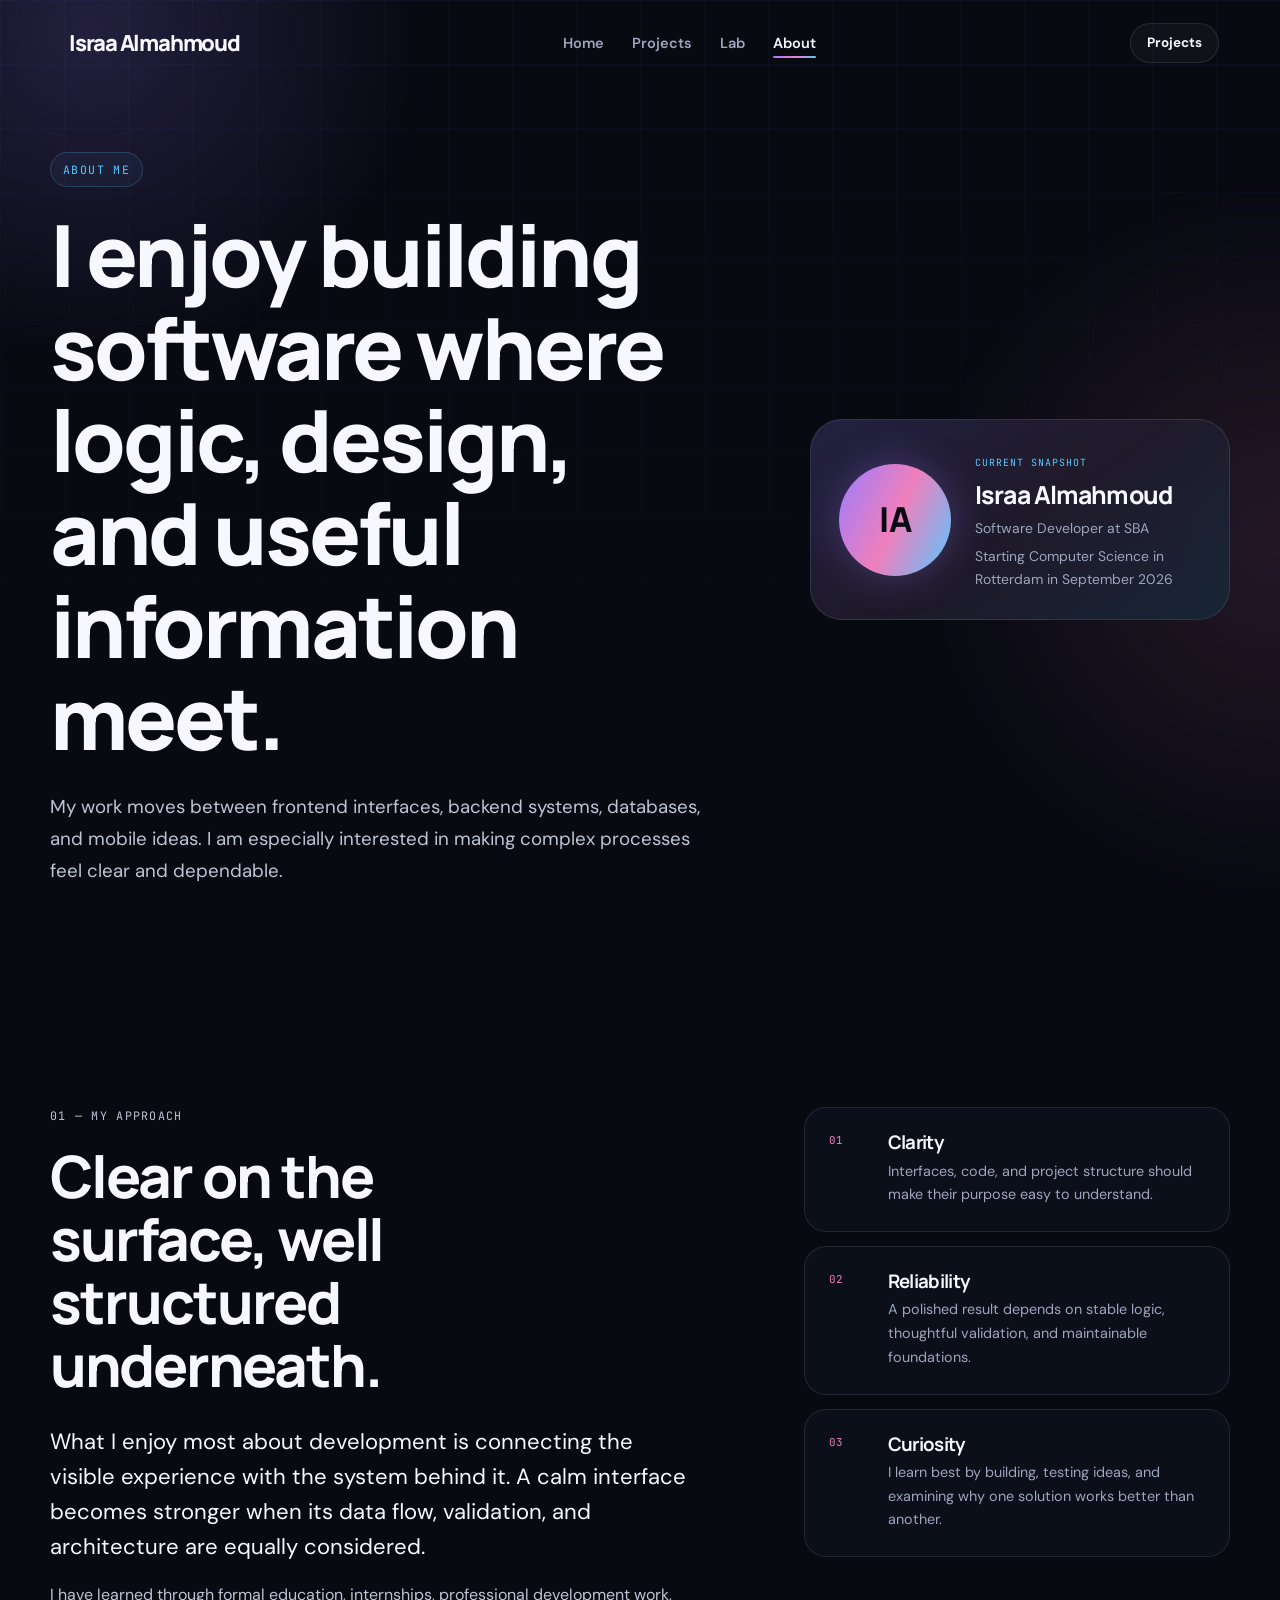
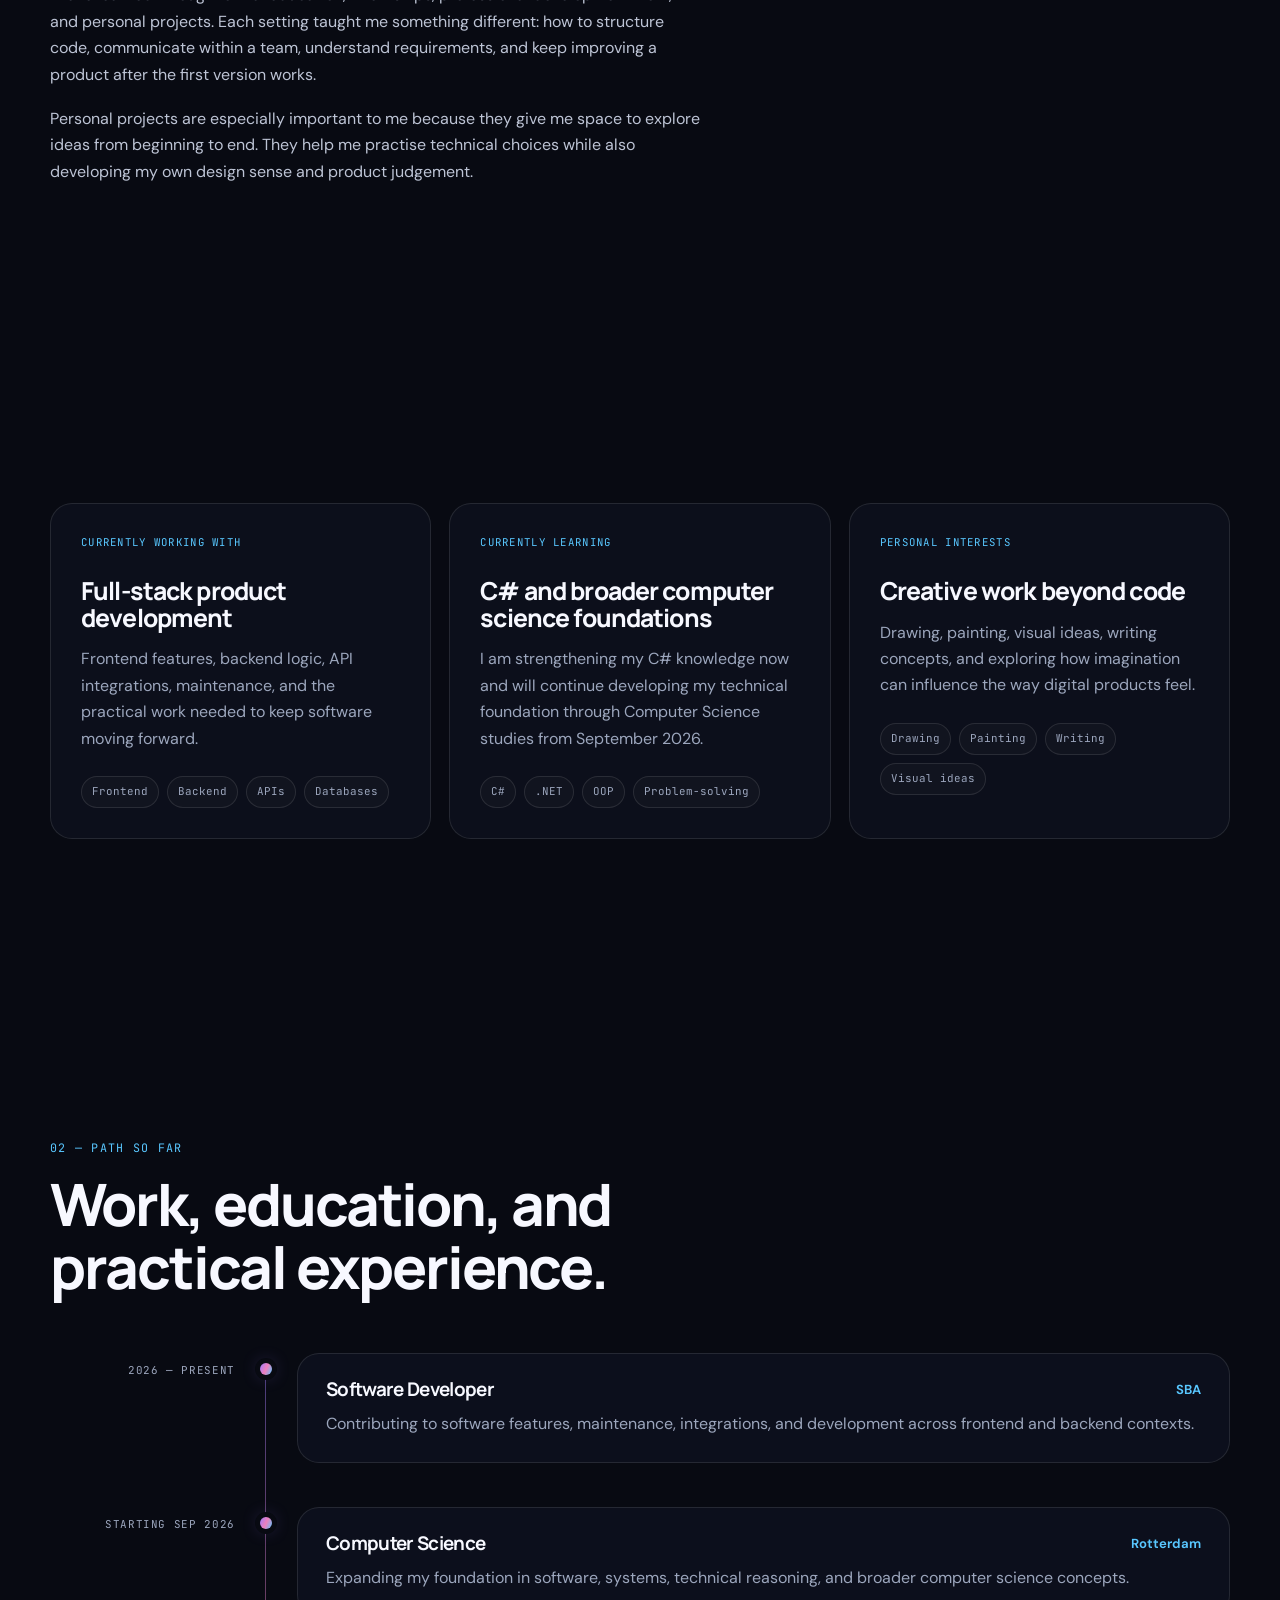
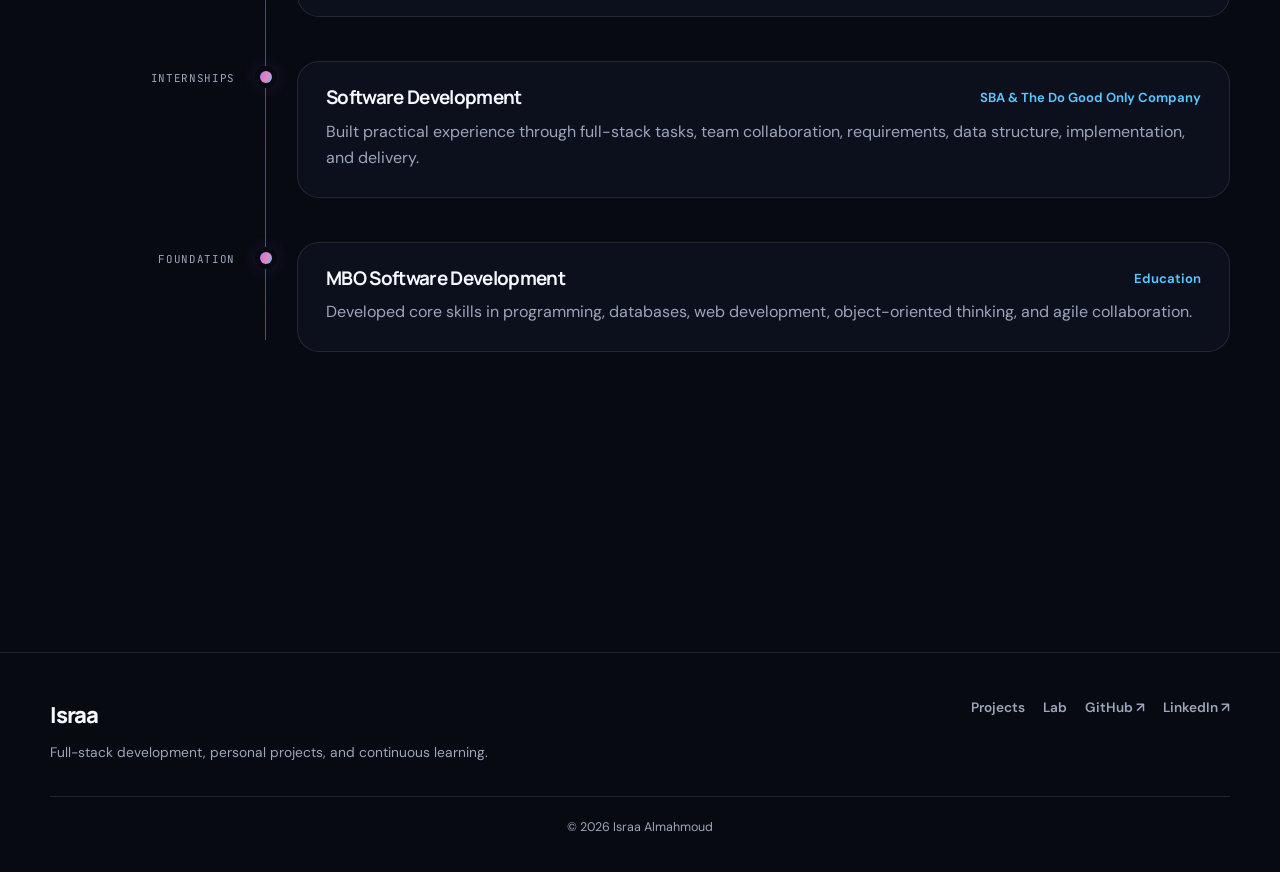
==== commit 1e0083c1: "small fixes" ====
--- a/about.html
+++ b/about.html
@@ -21,7 +21,7 @@
 
   <header class="site-header" id="site-header">
     <nav class="nav-shell" aria-label="Primary navigation">
-      <a class="brand" href="index.html#home"><span>Israa</span><span class="brand-dot">.</span></a>
+      <a class="brand" href="index.html"><span>Israa Almahmoud</span><span class="brand-dot">.</span></a>
       <ul class="desktop-nav">
         <li><a href="index.html" data-nav="home">Home</a></li>
         <li><a href="projects.html" data-nav="projects">Projects</a></li>
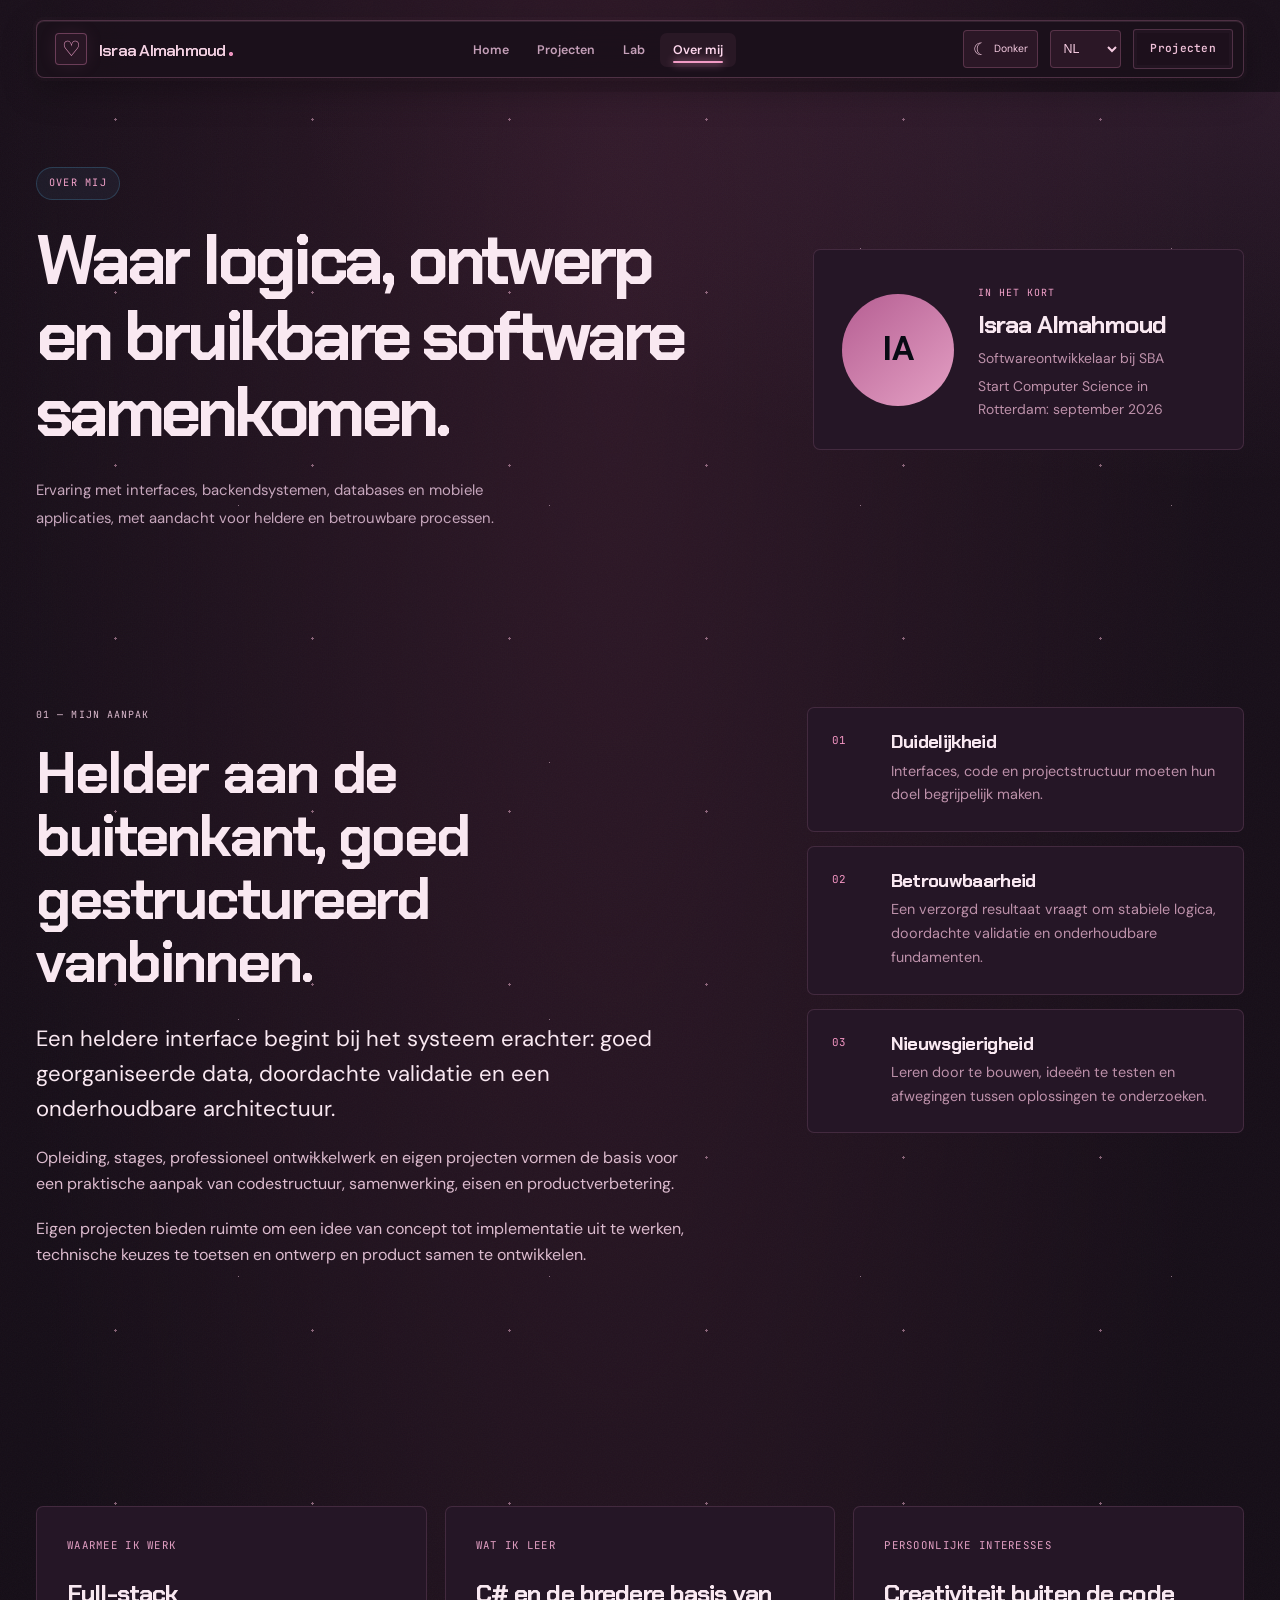
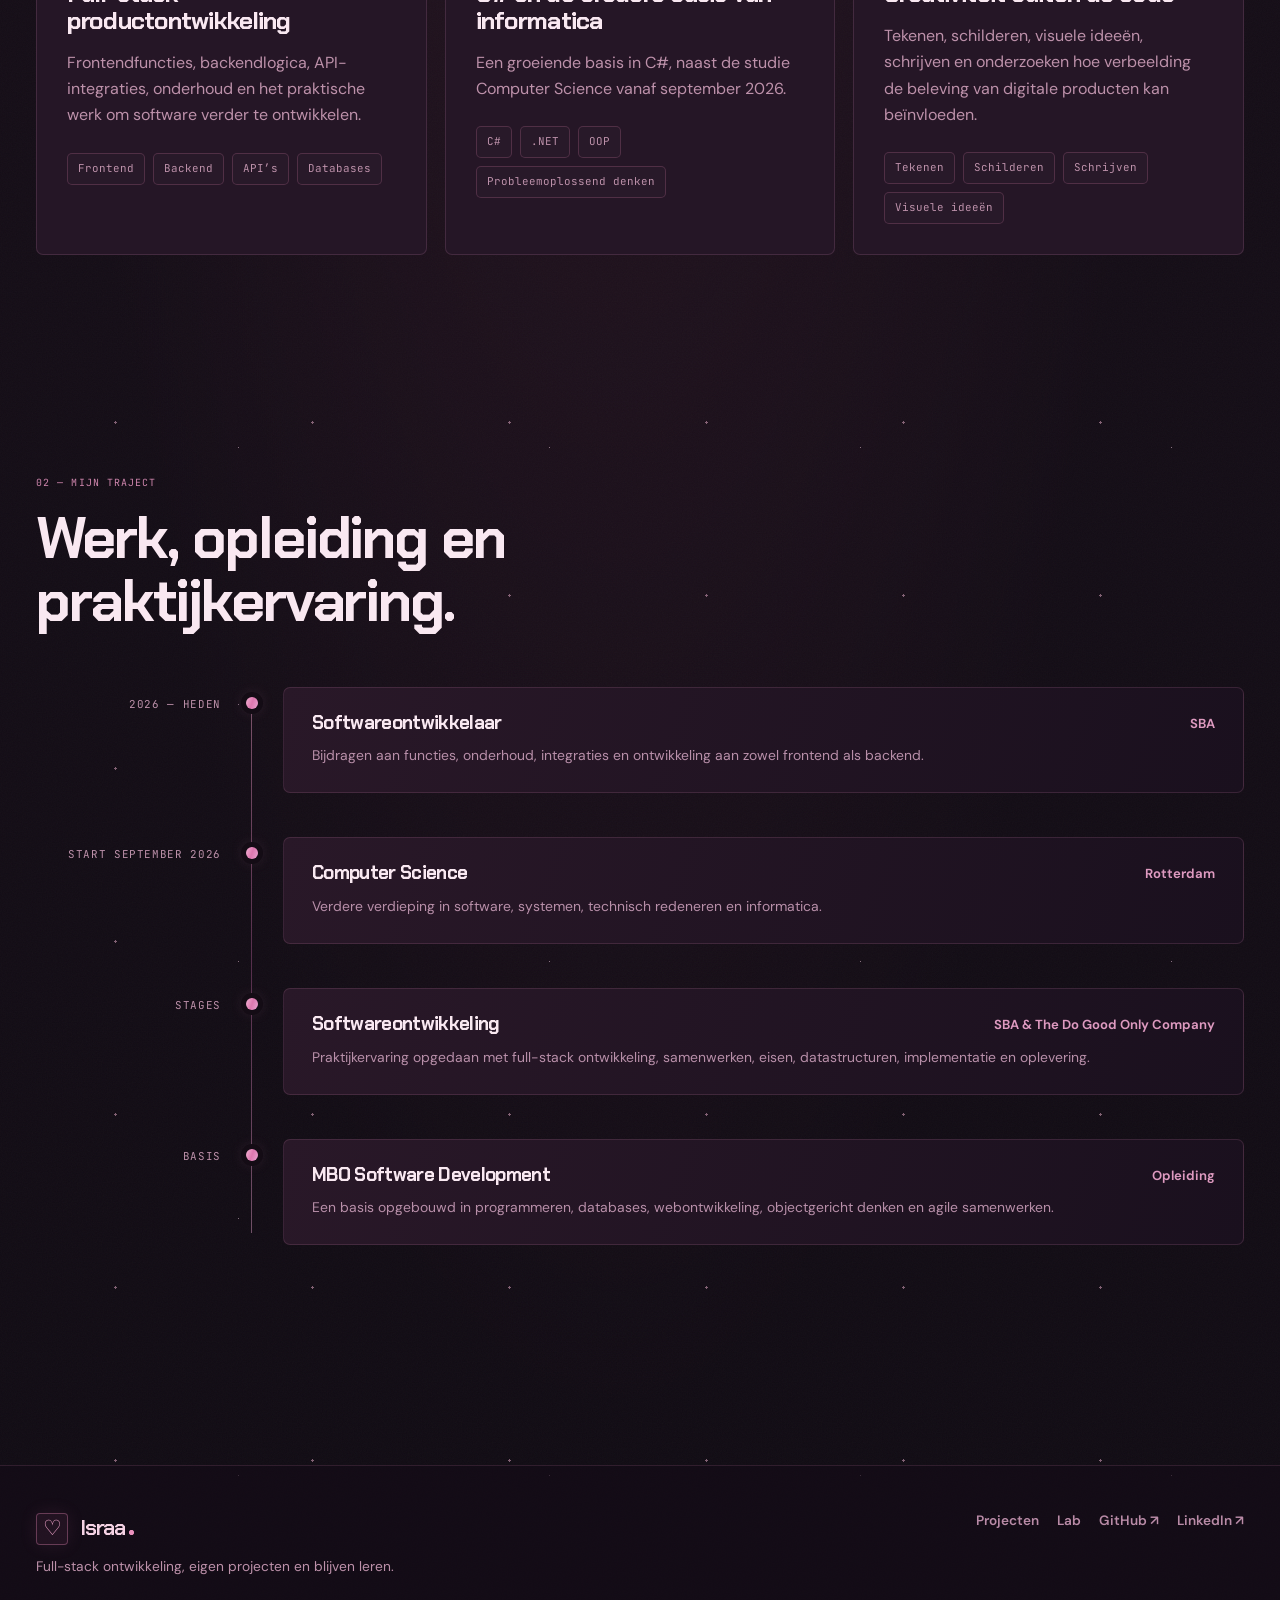
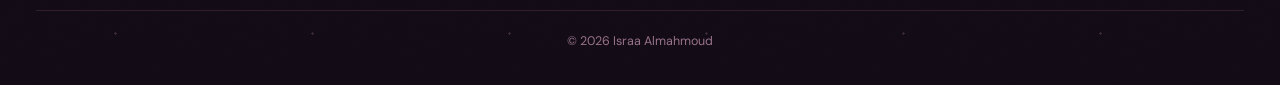
==== commit 55c8951f: "Add translations for Dutch and Arabic languages; implement window controls for draggable mini-dialog" ====
--- a/about.html
+++ b/about.html
@@ -4,15 +4,20 @@
   <meta charset="UTF-8" />
   <meta name="viewport" content="width=device-width, initial-scale=1.0" />
   <meta name="description" content="About Israa Almahmoud, a full-stack developer working across frontend, backend, databases, and mobile development." />
-  <meta name="theme-color" content="#080a12" />
+  <meta name="theme-color" content="#140c15" />
   <title>About | Israa Almahmoud</title>
 
   <link rel="preconnect" href="https://fonts.googleapis.com" />
   <link rel="preconnect" href="https://fonts.gstatic.com" crossorigin />
-  <link href="https://fonts.googleapis.com/css2?family=DM+Sans:wght@400;500;600;700&family=Manrope:wght@500;600;700;800&family=JetBrains+Mono:wght@400;500;600&display=swap" rel="stylesheet" />
+  <link href="https://fonts.googleapis.com/css2?family=Cormorant+Garamond:ital,wght@0,400;0,500;0,600;1,400;1,500&family=Chakra+Petch:wght@500;600;700&family=Noto+Sans+Arabic:wght@400;500;600;700&family=DM+Sans:wght@400;500;600;700&family=Manrope:wght@500;600;700;800&family=JetBrains+Mono:wght@400;500;600&display=swap" rel="stylesheet" />
   <link rel="stylesheet" href="style.css" />
+  <link rel="stylesheet" href="polish.css" />
+  <link rel="stylesheet" href="cyber.css" />
+  <script src="theme.js"></script>
 </head>
 <body data-page="about">
+  <div class="cyber-backdrop" aria-hidden="true"><div class="cyber-stars"></div><div class="cyber-landscape"></div></div>
+  <div class="reading-progress" aria-hidden="true"></div>
   <a class="skip-link" href="#main">Skip to content</a>
   <div class="ambient ambient-one" aria-hidden="true"></div>
   <div class="ambient ambient-two" aria-hidden="true"></div>
@@ -28,7 +33,7 @@
         <li><a href="practice.html" data-nav="practice">Lab</a></li>
         <li><a href="about.html" data-nav="about">About</a></li>
       </ul>
-      <div class="nav-actions">
+      <div class="nav-actions"><label class="language-select"><span class="sr-only">Language</span><select id="language-select" aria-label="Language"><option value="en" lang="en">EN</option><option value="nl" lang="nl">NL</option><option value="ar" lang="ar">العربية</option></select></label>
         <a class="button button-small button-secondary nav-projects" href="projects.html">Projects</a>
         <button class="menu-toggle" id="mobileMenuToggle" type="button" aria-label="Open navigation menu" aria-controls="mobileNav" aria-expanded="false"><span></span><span></span><span></span></button>
       </div>
@@ -41,8 +46,8 @@
       <div class="container page-hero-grid">
         <div>
           <p class="eyebrow mono">ABOUT ME</p>
-          <h1>I enjoy building software where logic, design, and useful information meet.</h1>
-          <p class="hero-lede">My work moves between frontend interfaces, backend systems, databases, and mobile ideas. I am especially interested in making complex processes feel clear and dependable.</p>
+          <h1>Where logic, design, and useful software meet.</h1>
+          <p class="hero-lede">Experience across frontend interfaces, backend systems, databases, and mobile applications, with a focus on making complex processes clear and dependable.</p>
         </div>
         <aside class="profile-card reveal">
           <div class="profile-monogram" aria-hidden="true">IA</div>
@@ -61,15 +66,15 @@
         <div class="story-main reveal">
           <p class="section-index mono">01 — MY APPROACH</p>
           <h2>Clear on the surface, well structured underneath.</h2>
-          <p class="large-paragraph">What I enjoy most about development is connecting the visible experience with the system behind it. A calm interface becomes stronger when its data flow, validation, and architecture are equally considered.</p>
-          <p>I have learned through formal education, internships, professional development work, and personal projects. Each setting taught me something different: how to structure code, communicate within a team, understand requirements, and keep improving a product after the first version works.</p>
-          <p>Personal projects are especially important to me because they give me space to explore ideas from beginning to end. They help me practise technical choices while also developing my own design sense and product judgement.</p>
+          <p class="large-paragraph">A clear interface starts with the system behind it: well-organised data, thoughtful validation, and a maintainable architecture.</p>
+          <p>Education, internships, professional development, and personal projects have shaped a practical approach to code structure, teamwork, requirements, and continuous product improvement.</p>
+          <p>Personal projects provide room to explore an idea from concept to implementation, test technical choices, and develop design and product decisions together.</p>
         </div>
 
         <div class="principles-list">
           <article class="principle reveal"><span class="principle-number mono">01</span><div><h3>Clarity</h3><p>Interfaces, code, and project structure should make their purpose easy to understand.</p></div></article>
           <article class="principle reveal"><span class="principle-number mono">02</span><div><h3>Reliability</h3><p>A polished result depends on stable logic, thoughtful validation, and maintainable foundations.</p></div></article>
-          <article class="principle reveal"><span class="principle-number mono">03</span><div><h3>Curiosity</h3><p>I learn best by building, testing ideas, and examining why one solution works better than another.</p></div></article>
+          <article class="principle reveal"><span class="principle-number mono">03</span><div><h3>Curiosity</h3><p>Learning through building, testing ideas, and comparing the trade-offs between possible solutions.</p></div></article>
         </div>
       </div>
     </section>
@@ -85,7 +90,7 @@
         <article class="detail-panel reveal">
           <p class="panel-title mono">CURRENTLY LEARNING</p>
           <h2>C# and broader computer science foundations</h2>
-          <p>I am strengthening my C# knowledge now and will continue developing my technical foundation through Computer Science studies from September 2026.</p>
+          <p>A growing foundation in C#, alongside Computer Science studies from September 2026.</p>
           <div class="tag-list"><span>C#</span><span>.NET</span><span>OOP</span><span>Problem-solving</span></div>
         </article>
         <article class="detail-panel reveal">
@@ -102,7 +107,7 @@
         <div class="section-heading compact-heading"><p class="section-index mono">02 — PATH SO FAR</p><h2>Work, education, and practical experience.</h2></div>
         <div class="timeline">
           <article class="timeline-entry reveal"><div class="timeline-date mono">2026 — PRESENT</div><div class="timeline-marker"></div><div class="timeline-content"><div class="timeline-heading"><h3>Software Developer</h3><span>SBA</span></div><p>Contributing to software features, maintenance, integrations, and development across frontend and backend contexts.</p></div></article>
-          <article class="timeline-entry reveal"><div class="timeline-date mono">STARTING SEP 2026</div><div class="timeline-marker"></div><div class="timeline-content"><div class="timeline-heading"><h3>Computer Science</h3><span>Rotterdam</span></div><p>Expanding my foundation in software, systems, technical reasoning, and broader computer science concepts.</p></div></article>
+          <article class="timeline-entry reveal"><div class="timeline-date mono">STARTING SEP 2026</div><div class="timeline-marker"></div><div class="timeline-content"><div class="timeline-heading"><h3>Computer Science</h3><span>Rotterdam</span></div><p>Further study in software, systems, technical reasoning, and computer science.</p></div></article>
           <article class="timeline-entry reveal"><div class="timeline-date mono">INTERNSHIPS</div><div class="timeline-marker"></div><div class="timeline-content"><div class="timeline-heading"><h3>Software Development</h3><span>SBA &amp; The Do Good Only Company</span></div><p>Built practical experience through full-stack tasks, team collaboration, requirements, data structure, implementation, and delivery.</p></div></article>
           <article class="timeline-entry reveal"><div class="timeline-date mono">FOUNDATION</div><div class="timeline-marker"></div><div class="timeline-content"><div class="timeline-heading"><h3>MBO Software Development</h3><span>Education</span></div><p>Developed core skills in programming, databases, web development, object-oriented thinking, and agile collaboration.</p></div></article>
         </div>
@@ -110,6 +115,8 @@
     </section>
   </main>
 
+  <button type="button" class="back-to-top" aria-label="Back to top" hidden><span aria-hidden="true">↑</span></button>
+  <div class="copy-feedback" role="status" aria-live="polite" hidden></div>
   <footer class="site-footer">
     <div class="container footer-layout">
       <div><a class="brand footer-brand" href="index.html"><span>Israa</span><span class="brand-dot">.</span></a><p>Full-stack development, personal projects, and continuous learning.</p></div>
@@ -118,6 +125,14 @@
     </div>
   </footer>
 
+  <script src="translations.js"></script>
+  <script src="mini-apps.js"></script>
+  <script src="localization.js"></script>
   <script src="scripts.js"></script>
+  <script src="details.js"></script>
+  <script src="alive.js"></script>
+  <script src="window-controls.js"></script>
+  <script src="project-browser.js"></script>
+  <script src="sparkle.js"></script>
 </body>
 </html>
--- a/style.css
+++ b/style.css
@@ -558,3 +558,86 @@
   *, *::before, *::after { scroll-behavior: auto !important; animation-duration: 0.001ms !important; animation-iteration-count: 1 !important; transition-duration: 0.001ms !important; }
   .reveal { opacity: 1; transform: none; }
 }
+
+/* Professional portfolio: neutral surfaces and a restrained blue accent. */
+:root { --bg:#101318; --bg-soft:#151a22; --surface-solid:#181e28; --text:#f2f4f8; --muted:#a3adbc; --muted-strong:#c3cbd7; --line:#ffffff18; --blue:#8ab4ff; --purple:#8ab4ff; --pink:#a3b8d8; --mint:#8ab4ff; --gradient:linear-gradient(110deg,#79a9ff,#a8c8ff); --gradient-soft:linear-gradient(135deg,#8ab4ff08,transparent); --radius:8px; --radius-lg:12px; --section-space:90px; }
+.ambient,.background-grid,.spotlight { display:none; }
+.site-header .nav-shell { background:#101318f5; box-shadow:none; border-color:var(--line); border-radius:10px; }
+.gradient-text { background:none; color:var(--blue); -webkit-text-fill-color:currentColor; }
+.button { border-radius:6px; }.button-primary { background:#8ab4ff; color:#101b30; box-shadow:none; }.button-primary:hover { box-shadow:none; background:#abcaff; }
+.hero { min-height:0; padding:155px 0 65px; }.hero-layout { grid-template-columns:1.3fr 1fr; gap:70px; }.hero h1 { font-size:clamp(2.7rem,4.8vw,4.4rem); max-width:16ch; letter-spacing:-.045em; }.hero-lede { font-size:1rem; max-width:58ch; }.current-note { font-size:.75rem; }.scroll-indicator { display:none; }
+.hero-project-index { border-top:2px solid var(--blue); padding-top:20px; }.hero-project-index > p { font-size:.65rem; letter-spacing:.12em; color:var(--muted); margin-bottom:18px; }.hero-project-index > a { display:flex; align-items:center; gap:18px; padding:20px 0; border-bottom:1px solid var(--line); text-decoration:none; }.hero-project-index a > span { color:var(--muted); font-size:.7rem; }.hero-project-index strong { display:block; font-size:1.3rem; font-weight:600; }.hero-project-index small { color:var(--muted); font-size:.8rem; }.hero-project-index b { margin-left:auto; color:var(--blue); font-weight:400; }.hero-project-index .index-all { color:var(--blue); font-size:.8rem; }
+.selected-work { padding:55px 0 80px; border-top:1px solid var(--line); background:#131820; }.section-heading-row { margin-bottom:35px; }.section-heading-row h2 { max-width:23ch; font-size:clamp(1.8rem,3.2vw,2.6rem); }.section-index { color:var(--blue); }
+.collection-grid { display:grid; grid-template-columns:repeat(2,minmax(0,1fr)); gap:22px; }.collection-card { min-width:0; background:#181e28; border:1px solid var(--line); border-radius:8px; scroll-margin-top:120px; transition:border-color .2s; }.collection-card:hover { border-color:#8ab4ff77; }.collection-card[hidden] { display:none; }.collection-content { padding:32px; }.collection-content h3 { font-size:1.85rem; margin:20px 0 16px; }.collection-content h3 a { text-decoration:none; }.collection-content h3 a:hover { color:var(--blue); }.collection-content > p { color:var(--muted-strong); font-size:.96rem; }.collection-content .tag-list { margin-top:25px; }.collection-content .project-actions { margin-top:25px; border-top:1px solid var(--line); padding-top:22px; flex-wrap:wrap; gap:18px; }.project-highlights { margin-top:20px; padding-left:17px; list-style:disc; color:var(--muted); font-size:.85rem; display:grid; gap:10px; }.project-highlights li::marker { color:var(--blue); }.featured-grid { grid-template-columns:1fr; }.featured-grid .collection-content { display:grid; grid-template-columns:1fr 1fr; column-gap:60px; }.featured-grid .project-meta,.featured-grid h3,.featured-grid .collection-content > p { grid-column:1; }.featured-grid .project-highlights { grid-column:2; grid-row:2 / span 2; margin-top:15px; }.featured-grid .tag-list { grid-column:1; }.featured-grid .project-actions { grid-column:1 / -1; }
+.collection-controls { display:flex; justify-content:space-between; gap:20px; align-items:center; flex-wrap:wrap; margin-bottom:30px; }.filter-list { display:flex; gap:8px; flex-wrap:wrap; }.filter-list button { border:1px solid var(--line); background:transparent; padding:9px 17px; border-radius:5px; cursor:pointer; font-size:.85rem; }.filter-list button[aria-pressed=true] { background:#8ab4ff; color:#101b30; border-color:#8ab4ff; }#project-count,.collection-intro,.local-project-note { color:var(--muted); font-size:.82rem; }.collection-intro { max-width:40ch; }
+.page-hero { min-height:0; padding:155px 0 60px; }.page-hero h1 { font-size:clamp(2.6rem,5vw,4.3rem); max-width:16ch; }.project-collection { padding-top:30px; }.page-summary { box-shadow:none; background:#181e28; }
+.skills-panel,.timeline-content,.archive-panel,.detail-panel,.profile-card,.lab-card,.small-project,.principle,.case-study-card,.learning-steps li { box-shadow:none; background:#181e28; }.tag-list span { background:#ffffff04; border-color:var(--line); border-radius:4px; }.timeline-content:hover { transform:none; }.profile-monogram { box-shadow:none; }.mobile-nav { background:#181e28; }.reveal { opacity:1; transform:none; }
+a:focus-visible,button:focus-visible { outline:3px solid var(--blue); outline-offset:4px; }
+.detail-hero { padding:145px 0 55px; border-bottom:1px solid var(--line); background:#151a22; }.detail-hero .eyebrow { margin:35px 0 18px; }.detail-hero h1 { font-size:clamp(2.7rem,6vw,5rem); max-width:20ch; margin-bottom:25px; }.detail-lede { max-width:68ch; color:var(--muted-strong); font-size:1.15rem; margin-bottom:28px; }.detail-hero .project-actions { justify-content:flex-start; margin-top:28px; }.detail-layout { display:grid; grid-template-columns:210px minmax(0,1fr); gap:80px; }.detail-index { position:sticky; top:125px; align-self:start; display:grid; gap:15px; }.detail-index p { font-size:.65rem; color:var(--muted); margin-bottom:10px; }.detail-index a { text-decoration:none; font-size:.85rem; color:var(--muted-strong); }.detail-index a:hover { color:var(--blue); }.detail-body { max-width:760px; }.detail-body > section { scroll-margin-top:120px; padding-bottom:45px; margin-bottom:40px; border-bottom:1px solid var(--line); }.detail-body h2 { font-size:clamp(1.65rem,3vw,2.3rem); margin-bottom:22px; }.detail-body p:not(.section-index) { color:var(--muted-strong); font-size:1.02rem; line-height:1.85; }.feature-list { display:grid; gap:18px; padding-left:20px; list-style:disc; color:var(--muted-strong); }.feature-list li::marker { color:var(--blue); }.detail-body .tag-list { margin-top:25px; }.detail-next { margin-top:10px; }
+@media(max-width:1050px) { .hero-layout { grid-template-columns:1fr 1fr; gap:35px; }.hero h1 { font-size:3rem; }.page-hero-grid { gap:35px; }.detail-layout { gap:40px; grid-template-columns:170px minmax(0,1fr); } }
+@media(max-width:780px) { .hero { padding-top:125px; }.hero-layout { grid-template-columns:1fr; }.hero h1 { font-size:clamp(2.5rem,9vw,4rem); }.hero-project-index { margin-top:20px; }.hero-project-index > a { padding:14px 0; }.collection-grid { grid-template-columns:1fr; }.featured-grid .collection-content { display:block; }.featured-grid .project-highlights { margin-top:22px; }.collection-content { padding:25px; }.page-hero,.detail-hero { padding-top:125px; }.detail-layout { grid-template-columns:1fr; gap:35px; }.detail-index { position:static; display:flex; flex-wrap:wrap; gap:14px 20px; padding-bottom:25px; border-bottom:1px solid var(--line); }.detail-index p { width:100%; margin:0; }.detail-body > section { margin-bottom:30px; padding-bottom:30px; }.project-actions .button { width:auto; }.detail-lede { font-size:1.02rem; } }
+@media(prefers-reduced-motion:reduce) { .collection-card { transition:none; } }
+
+/* Interactive dark portfolio */
+:root { --bg:#080c14; --bg-soft:#0d1421; --text:#f1f5fc; --muted:#9caec6; --muted-strong:#c2cddd; --blue:#86c5ff; --purple:#86c5ff; --line:#91b8ed22; --surface-solid:#101a2a; --gradient:linear-gradient(110deg,#6fafff,#a4e9ff); --section-space:100px; }
+body { background:radial-gradient(ellipse at 75% 5%,#17396633,transparent 35%),var(--bg); }
+[hidden] { display:none !important; }
+.sr-only { position:absolute; width:1px; height:1px; overflow:hidden; clip-path:inset(50%); white-space:nowrap; }
+.site-header .nav-shell { background:#0b111edb; backdrop-filter:blur(22px); border:1px solid #8eb5eb25; border-radius:16px; }.brand { font-size:1.05rem; }.nav-actions { gap:12px; }.language-select select { appearance:auto; color:var(--text); background:#152238; border:1px solid #a0c7ff40; border-radius:8px; font-size:.78rem; min-height:38px; padding:7px 8px; cursor:pointer; }.language-select option { background:#101a2a; color:white; }.reading-progress { position:fixed; inset:0 0 auto; height:3px; background:linear-gradient(90deg,#5a8dff,#a4edff); transform:scaleX(0); transform-origin:left; z-index:1000; pointer-events:none; }
+.hero { padding:155px 0 90px; position:relative; overflow:hidden; }.hero::before { content:''; position:absolute; width:700px; height:700px; border:1px solid #71abff0e; border-radius:50%; right:-200px; top:-250px; pointer-events:none; }.hero-layout { grid-template-columns:1.08fr 1fr; align-items:center; gap:65px; }.hero h1 { font-size:clamp(3.2rem,5.7vw,5.3rem); max-width:12ch; letter-spacing:-.065em; line-height:1.06; }.hero .gradient-text { background:linear-gradient(110deg,#77abff,#a3e5ff); -webkit-background-clip:text; background-clip:text; color:transparent; -webkit-text-fill-color:transparent; }.eyebrow { font-size:.64rem; letter-spacing:.12em; }.hero-lede { font-size:1rem; line-height:1.8; }.button-primary { background:#9bd6ff; color:#081729; border-color:#9bd6ff; }.button { transition:background .2s,transform .2s,box-shadow .2s; border-radius:8px; }.button:hover { transform:translateY(-2px); }.button-primary:hover { background:#bfE6ff; box-shadow:0 8px 30px #5baaff25; }.hero-actions { gap:12px; }
+.hero-showcase { position:relative; min-width:0; padding:24px; border:1px solid #b7d4ff28; background:radial-gradient(500px circle at var(--pointer-x,50%) var(--pointer-y,0%),#5c9fff15,transparent 65%),#101a2a99; border-radius:22px; box-shadow:0 30px 100px #0005; transform:perspective(1400px) rotateY(-5deg) rotateX(2deg); }.showcase-heading { display:flex; align-items:center; justify-content:space-between; margin-bottom:20px; color:var(--muted-strong); }.showcase-heading .mono { font-size:.64rem; }.showcase-indicator { font-size:25px; color:var(--blue); }.showcase-tabs { display:flex; gap:6px; border-bottom:1px solid var(--line); padding-bottom:12px; margin-bottom:18px; }.showcase-tabs button { flex:1; padding:9px 8px; background:transparent; border:1px solid transparent; color:var(--muted); border-radius:7px; cursor:pointer; font-size:.8rem; }.showcase-tabs button[aria-selected=true] { background:#8bbcff16; color:#d4e9ff; border-color:#8bbcff30; }.showcase-panel { animation:panel-in .35s ease both; }.showcase-link { display:flex; padding-top:15px; text-decoration:none; font-size:.78rem; color:var(--blue); }.showcase-hint { color:var(--muted); font-size:.69rem; line-height:1.7; margin-top:16px; }.hero-showcase .project-preview { min-height:330px; padding:22px 18px 14px; border-radius:12px; }.hero-showcase .demo-window { max-width:100%; }.hero-showcase .demo-caption { font-size:.54rem; }
+@keyframes panel-in { from { opacity:0; transform:translateY(9px); } to { opacity:1; transform:translateY(0); } }
+.selected-work { background:linear-gradient(180deg,#0e1521,#080c14); border-top:1px solid var(--line); padding-top:75px; }.section-heading-row h2 { font-size:clamp(2rem,3.7vw,3rem); max-width:20ch; letter-spacing:-.045em; }.collection-grid,.featured-grid { display:grid; grid-template-columns:repeat(2,minmax(0,1fr)); gap:30px; }.collection-card { position:relative; background:radial-gradient(500px circle at var(--pointer-x,50%) var(--pointer-y,0%),#5c9fff0c,transparent 60%),#0f1725; border:1px solid #96b4de22; border-radius:18px; overflow:hidden; transition:border-color .25s,box-shadow .25s; }.collection-card:hover { border-color:#8bbcff66; box-shadow:0 20px 65px #0004; }.collection-card .collection-content { display:block; padding:30px; }.collection-card .project-meta { font-size:.65rem; }.collection-card h3 { font-size:1.8rem; letter-spacing:-.035em; margin:15px 0; }.collection-card .collection-content > p { font-size:.92rem; line-height:1.8; }.collection-card .project-highlights { font-size:.82rem; min-height:0; }.collection-card .project-actions { display:flex; align-items:center; flex-wrap:wrap; gap:15px; }.collection-card .project-actions .text-link { font-size:.78rem; }.featured-grid > .collection-card:first-child { grid-column:1/-1; display:grid; grid-template-columns:1.1fr 1fr; }.featured-grid > .collection-card:first-child .project-preview { min-height:100%; }.tag-list span { border-radius:5px; font-size:.68rem; }
+.project-preview { display:flex; flex-direction:column; align-items:center; justify-content:center; gap:20px; position:relative; padding:35px 30px 17px; min-height:370px; overflow:hidden; background:radial-gradient(ellipse at 50% 0%,#496fb544,transparent 70%),#142238; border-bottom:1px solid #96b4de20; isolation:isolate; }.project-preview::before { content:''; position:absolute; inset:0; background-image:linear-gradient(#ffffff03 1px,transparent 1px),linear-gradient(90deg,#ffffff03 1px,transparent 1px); background-size:28px 28px; pointer-events:none; z-index:-1; }.preview-vyro { background:radial-gradient(ellipse at 40% 0%,#436d8955,transparent 65%),#11202b; }.preview-nexora { background:radial-gradient(ellipse at 50% 0%,#4961ae55,transparent 65%),#16223a; }.preview-monvex-web,.preview-monvex-mobile { background:radial-gradient(ellipse at 50% 0%,#727e9f44,transparent 65%),#1b2433; }.preview-bloomly { background:radial-gradient(ellipse at 50% 0%,#4b718544,transparent 65%),#142633; }.demo-caption { font-size:.59rem; color:#a8bcd1; text-align:center; margin:0; }.demo-window { background:#0b1420; border:1px solid #afcfff28; box-shadow:0 20px 40px #0004; border-radius:13px; padding:23px; width:100%; max-width:340px; min-height:255px; position:relative; transition:transform .4s; }.collection-card:hover .demo-window { transform:translateY(-4px); }.demo-top { display:flex; align-items:center; justify-content:space-between; margin-bottom:22px; }.demo-top > strong { font-size:1rem; font-weight:700; letter-spacing:-.04em; }.demo-top strong > span { font-size:.6rem; color:#90caff; margin-inline-start:5px; }.demo-live { width:6px; height:6px; background:#9edbcd; border-radius:50%; box-shadow:0 0 12px #83e2cf88; }.demo-switch { display:flex; gap:5px; margin-bottom:18px; }.demo-switch button { cursor:pointer; padding:5px 12px; font-size:.65rem; border:1px solid #7aabe72a; border-radius:5px; background:transparent; color:#adbbcd; }.demo-switch button[aria-pressed=true] { background:#85beff22; color:#cce6ff; }.demo-window h4 { font-family:var(--font-body); font-size:.84rem; letter-spacing:0; margin-bottom:12px; }.demo-stats { display:flex; gap:35px; }.demo-stats div { display:grid; }.demo-stats strong { font-size:1.8rem; line-height:1.4; font-weight:500; letter-spacing:-.06em; }.demo-stats span { color:#9baec6; font-size:.61rem; }.demo-chart { display:flex; height:64px; gap:9px; align-items:end; margin-top:20px; direction:ltr; }.demo-chart i { flex:1; height:var(--h); background:linear-gradient(#91d2ff,#4f8cdd); border-radius:3px 3px 0 0; transform-origin:bottom; animation:bar-grow 1s ease both; }.demo-chart i:nth-child(2n) { opacity:.5; }.demo-sub { color:#a7bbd4; font-size:.7rem; margin-bottom:14px; }.demo-exercise { display:grid; padding:16px; border:1px solid #83baff22; gap:5px; border-radius:8px; }.demo-exercise strong { font-size:.8rem; }.demo-exercise span { color:#a2b4cb; font-size:.7rem; }.demo-complete { color:#a2daca; margin-top:15px; font-size:.7rem; }.demo-tasks { display:grid; gap:9px; margin-top:20px; }.demo-tasks label { display:flex; align-items:center; gap:10px; border:1px solid #9dbbff1e; padding:12px 10px; border-radius:7px; cursor:pointer; font-size:.7rem; color:#c9d8eb; transition:background .2s; }.demo-tasks label:has(input:checked) { background:#8ac3ff0c; color:#7e91a7; }.demo-tasks input { accent-color:#85c4ff; width:14px; height:14px; flex-shrink:0; }.demo-tasks input:checked + span { text-decoration:line-through; }.budget-value { display:block; font-size:2.5rem; font-weight:500; line-height:1.3; letter-spacing:-.05em; margin-bottom:20px; font-variant-numeric:tabular-nums; }.budget-track { background:#87b4ff18; height:6px; border-radius:6px; margin-bottom:24px; overflow:hidden; }.budget-track i { display:block; background:#8cc2f4; height:100%; width:41.66%; transition:width .15s; }.budget-demo > label { display:block; font-size:.65rem; color:#b4c9e2; margin-bottom:10px; }.budget-demo input { width:100%; accent-color:#99d0ff; cursor:ew-resize; }.budget-scale { display:flex; justify-content:space-between; font-size:.6rem; color:#879bb7; margin-top:5px; }
+.garden-demo { width:100%; max-width:350px; min-height:250px; position:relative; overflow:hidden; border-radius:12px; background:linear-gradient(#182c46,#365062); border:1px solid #aacfff2a; padding:22px; }.garden-demo h4 { font-size:1.2rem; position:relative; z-index:2; }.garden-demo p { font-size:.72rem; color:#c3d4e5; position:relative; z-index:2; }.garden-preview-house { position:absolute; width:180px; height:180px; object-fit:contain; right:8px; bottom:5px; image-rendering:pixelated; z-index:1; transition:transform .5s; }.garden-preview-cat { position:absolute; width:50px; height:50px; object-fit:contain; left:55px; bottom:20px; image-rendering:pixelated; z-index:2; animation:cat-bob 3s ease-in-out infinite; }.garden-floor { position:absolute; inset:auto 0 0; height:40px; background:#294839; border-top:4px solid #496348; }.garden-sun { position:absolute; width:35px; height:35px; background:#bbd8d6; border-radius:50%; right:35px; top:25px; box-shadow:0 0 35px #c7e7e533; }.collection-card:hover .garden-preview-house { transform:translateY(-4px); }.assistant-demo { width:100%; max-width:350px; height:250px; position:relative; display:flex; flex-direction:column; align-items:center; justify-content:end; padding:20px; border-radius:12px; overflow:hidden; background:#07111e; border:1px solid #aacfff20; }.assistant-demo img { position:absolute; height:200px; width:230px; object-fit:contain; top:-15px; opacity:.7; }.assistant-demo h4 { position:relative; font-size:1rem; margin-bottom:15px; }.assistant-demo p { color:#9cb2cb; font-size:.65rem; margin-top:12px; }.voice-wave { display:flex; gap:4px; height:30px; align-items:center; }.voice-wave i { width:3px; height:calc(8px + var(--i) * 1px); border-radius:4px; background:#8ac7ff; animation:voice-wave 1.4s ease-in-out infinite alternate; animation-delay:calc(var(--i) * -.11s); }
+@keyframes voice-wave { to { transform:scaleY(.35); opacity:.4; } }@keyframes cat-bob { 50% { transform:translateY(-5px); } }@keyframes bar-grow { from { transform:scaleY(.1); } to { transform:scaleY(1); } }
+.project-search { margin-bottom:25px; }.project-search > label { display:block; color:var(--muted-strong); font-size:.8rem; margin-bottom:10px; }.project-search > div { display:flex; gap:10px; }.project-search input { width:100%; min-width:0; padding:14px 18px; border-radius:9px; border:1px solid #b4d4ff30; background:#101c2c; color:var(--text); font-size:.9rem; }.project-search input::placeholder { color:var(--muted); }.project-search button { border:1px solid var(--line); background:#121f31; border-radius:9px; padding:10px 16px; white-space:nowrap; cursor:pointer; font-size:.8rem; }.filter-list button { border-radius:8px; }.filter-list button[aria-pressed=true] { background:#92caff; color:#061522; border-color:#92caff; }.no-results { color:var(--muted); padding:40px 20px; text-align:center; border:1px dashed var(--line); border-radius:12px; }
+.detail-hero { background:radial-gradient(ellipse at 80% 0%,#28497733,transparent 65%),#0c1421; }.detail-preview { padding-top:45px; }.detail-preview .project-preview { border:1px solid var(--line); border-radius:18px; min-height:380px; }.detail-preview .demo-window { max-width:430px; }.detail-preview .garden-demo,.detail-preview .assistant-demo { max-width:500px; }.detail-index a { border-inline-start:2px solid transparent; padding-inline-start:12px; transition:color .2s,border-color .2s; }.detail-index a:hover { border-color:var(--blue); }
+.motion-ready .reveal:not(.is-visible) { opacity:0; transform:translateY(24px); }.motion-ready .reveal { transition:opacity .65s ease,transform .65s ease,border-color .25s,box-shadow .25s; }.motion-ready .reveal.is-visible { opacity:1; transform:none; }
+html[dir=rtl] { --font-body:'Noto Sans Arabic','DM Sans',sans-serif; --font-display:'Noto Sans Arabic','Manrope',sans-serif; }html[dir=rtl] body { line-height:1.9; }html[dir=rtl] h1,html[dir=rtl] h2,html[dir=rtl] h3 { letter-spacing:0; line-height:1.5; }html[dir=rtl] .hero h1 { max-width:14ch; font-size:clamp(2.7rem,4.5vw,4.2rem); }html[dir=rtl] .hero-showcase { transform:perspective(1400px) rotateY(5deg) rotateX(2deg); }html[dir=rtl] .reading-progress { transform-origin:right; }html[dir=rtl] .project-highlights,html[dir=rtl] .feature-list { padding-left:0; padding-right:20px; }html[dir=rtl] .timeline-date { text-align:left; }html[dir=rtl] .code-card,html[dir=rtl] .terminal-body { direction:ltr; text-align:left; }html[dir=rtl] .budget-value { letter-spacing:0; }html[dir=rtl] .footer-nav { justify-content:flex-start; }
+@media(max-width:1050px) { .hero-layout { gap:30px; }.hero h1 { font-size:3.5rem; }.hero-showcase { padding:18px; transform:none; }.hero-showcase .project-preview { padding:18px 12px 12px; }.collection-card .collection-content { padding:25px; }.featured-grid > .collection-card:first-child { grid-template-columns:1fr 1fr; }.project-preview { padding:28px 20px 16px; }.demo-window { padding:20px; }html[dir=rtl] .hero-showcase { transform:none; } }
+@media(max-width:780px) { .hero { padding-top:125px; padding-bottom:55px; }.hero-layout { grid-template-columns:1fr; gap:35px; }.hero h1 { font-size:clamp(3rem,12vw,4.5rem); max-width:14ch; }.hero-showcase { max-width:530px; width:100%; margin-inline:auto; }.collection-grid,.featured-grid { grid-template-columns:1fr; gap:25px; }.featured-grid > .collection-card:first-child { display:block; grid-column:auto; }.featured-grid > .collection-card:first-child .project-preview { min-height:350px; }.hero-showcase .project-preview { min-height:330px; }.section-heading-row h2 { font-size:2.3rem; }.collection-card .project-actions { flex-direction:row; }.project-preview { min-height:350px; }.project-search > div { gap:7px; }.project-search input { padding:12px; }.project-search button { padding:8px 10px; font-size:.72rem; }.brand { font-size:.9rem; }.language-select select { min-height:34px; max-width:80px; padding:5px; }.nav-actions { gap:8px; }.nav-shell { gap:8px; }.detail-preview .project-preview { min-height:350px; }html[dir=rtl] .hero h1 { font-size:clamp(2.6rem,10vw,3.8rem); } }
+@media(max-width:400px) { .brand { font-size:.8rem; }.language-select select { max-width:66px; font-size:.68rem; }.site-header { padding-inline:8px; }.nav-shell { padding-inline:10px; }.hero-showcase { padding:14px; }.hero-showcase .project-preview { padding-inline:8px; }.demo-window { padding:16px; }.demo-caption { font-size:.54rem; }.collection-card .collection-content { padding:22px; }.project-preview { padding-inline:18px; }.collection-card .project-actions { gap:12px; } }
+@media(prefers-reduced-motion:reduce) { *,*::before,*::after { animation:none !important; transition:none !important; scroll-behavior:auto !important; }.motion-ready .reveal:not(.is-visible) { opacity:1; transform:none; }.hero-showcase,html[dir=rtl] .hero-showcase { transform:none; } }
+
+/* Product-led layout: neutral portfolio, distinct applications. */
+:root { --bg:#0b0b0d; --bg-soft:#111114; --text:#f3f3f5; --muted:#96969f; --muted-strong:#c1c1ca; --line:#ffffff16; --blue:#bed5ff; --purple:#bed5ff; --radius-lg:16px; --section-space:110px; }
+body { background:var(--bg); }.hero::before { display:none; }.site-header .nav-shell { background:#111114e8; border-color:#ffffff19; border-radius:12px; box-shadow:0 12px 40px #0002; }.site-header { padding-top:16px; }.brand { font-weight:600; letter-spacing:-.04em; }.brand-dot { color:#c1d9ff; }.desktop-nav a { font-size:.78rem; }.language-select select { background:#202024; border-color:#ffffff22; }.language-select option { background:#202024; }.hero { padding:170px 0 95px; }.hero-layout { gap:65px; grid-template-columns:1fr 1.08fr; }.hero .eyebrow { display:block; padding:0; border:0; background:none; color:#a0a0aa; letter-spacing:.13em; font-size:.62rem; margin-bottom:27px; }.hero h1 { font-size:clamp(3.6rem,6.2vw,5.8rem); line-height:1.02; letter-spacing:-.075em; max-width:11ch; }.hero .gradient-text { background:none; -webkit-text-fill-color:#9a9aa7; color:#9a9aa7; }.hero-lede { font-size:.94rem; color:#acacb7; max-width:45ch; line-height:1.85; }.hero-actions { margin-top:30px; }.button-primary { color:#101014; background:#eeeef2; border:1px solid #eeeef2; }.button-primary:hover { background:white; box-shadow:0 6px 24px #fff1; }.button-secondary { background:transparent; border-color:#ffffff25; color:#c4c4cc; }.current-note { font-size:.65rem; line-height:1.8; color:#84848e; margin-top:25px; }.current-dot { background:#b4c6de; box-shadow:none; }.selected-work { background:#0b0b0d; border-top:1px solid #ffffff16; padding:70px 0 60px; }.section-index { color:#92929e; font-size:.62rem; }.section-heading-row h2 { font-size:clamp(1.8rem,3vw,2.65rem); max-width:24ch; line-height:1.23; }.collection-grid,.featured-grid { gap:38px 30px; }.collection-card { background:transparent; border:0; border-radius:0; overflow:visible; box-shadow:none; }.collection-card:hover { box-shadow:none; border-color:transparent; }.collection-card .collection-content { padding:27px 4px 10px; }.collection-card h3 { font-size:1.65rem; }.collection-card .project-meta { color:#9999a4; }.collection-card .project-highlights { color:#9696a3; }.collection-card .tag-list span { border:0; padding:3px 9px; background:#ffffff07; color:#a7a7b1; }.collection-card .project-actions { border-color:#ffffff15; margin-top:22px; padding-top:20px; }.collection-card .project-actions .button { font-size:.75rem; padding:10px 16px; }.featured-grid > .collection-card:first-child { display:block; grid-column:auto; }.collection-card .project-preview,.featured-grid > .collection-card:first-child .project-preview { min-height:410px; border:1px solid #ffffff0b; border-radius:16px; overflow:hidden; }.project-preview { background:#17191f; padding:30px 28px 22px; gap:17px; }.project-preview::before { display:none; }.preview-nexora { background:#1b202b; }.preview-monvex-web,.preview-monvex-mobile { background:#242129; }.preview-bloomly { background:#1b2422; }.preview-mochi-garden { background:#1a2429; }.preview-assistant { background:#161d2a; }.preview-vyro { background:radial-gradient(ellipse at 50% 10%,#a381ff20,transparent 65%),#18151f; }.launch-mini { display:flex; align-items:center; justify-content:space-between; gap:22px; width:100%; max-width:340px; min-height:43px; border:1px solid #ffffff25; border-radius:8px; color:#eeeeF5; background:#ffffff09; padding:10px 15px; cursor:pointer; font-size:.77rem; transition:background .2s,transform .2s; }.launch-mini:hover { background:#ffffff16; transform:translateY(-2px); }.demo-caption { font-size:.52rem; color:#898994; }.collection-card:hover .demo-window { transform:none; }.detail-preview .project-preview { max-width:820px; margin-inline:auto; border-radius:16px; }.page-hero { padding-bottom:50px; }.page-hero h1 { font-size:clamp(3rem,5.5vw,4.8rem); letter-spacing:-.06em; }.filter-list button { border-radius:6px; background:transparent; color:#a5a5b0; }.filter-list button[aria-pressed=true] { background:#eeeef2; color:#141418; border-color:#eeeef2; }.project-search input { background:#16161a; border-color:#ffffff1c; }.project-search button { background:#202026; }.detail-hero { background:#101014; }.skills-panel,.timeline-content,.archive-panel,.detail-panel,.profile-card,.lab-card,.small-project,.principle,.case-study-card,.page-summary { background:#141418; border-color:#ffffff18; }
+.workspace-hero { background:#f1f1f6; color:#262632; border-radius:15px; border:1px solid #ffffff22; box-shadow:0 30px 75px #0004; transform:perspective(1500px) rotateY(-4deg); overflow:hidden; min-width:0; position:relative; }.workspace-top { padding:20px 22px; border-bottom:1px solid #2d2d4312; display:flex; align-items:center; justify-content:space-between; gap:12px; }.workspace-identity { display:flex; align-items:center; gap:9px; }.workspace-mark { width:27px; height:27px; display:grid; place-content:center; font-size:23px; color:white; background:#5551db; border-radius:7px; line-height:1; font-weight:700; }.workspace-identity strong { font-size:.87rem; letter-spacing:-.04em; }.workspace-identity strong > span { color:#9695a7; font-size:.65rem; font-weight:400; letter-spacing:0; }.workspace-live { display:flex; align-items:center; gap:6px; font-size:.48rem; letter-spacing:.08em; color:#5b5b6f; }.workspace-live i { width:5px; height:5px; background:#5c8b77; border-radius:50%; }.workspace-content { display:flex; }.workspace-sidebar { width:54px; flex-shrink:0; border-inline-end:1px solid #2d2d4310; display:flex; flex-direction:column; gap:17px; align-items:center; padding-top:30px; color:#9090a0; font-size:18px; }.workspace-sidebar span:first-child { color:#5650cc; background:#e1dff6; width:30px; height:30px; display:grid; place-content:center; border-radius:7px; }.workspace-main { flex:1; padding:30px 25px; min-width:0; }.workspace-date { font-size:.48rem; letter-spacing:.1em; color:#88869c; margin-bottom:14px; }.workspace-main h2 { font-size:1.7rem; line-height:1.2; letter-spacing:-.045em; max-width:15ch; }.workspace-summary { display:flex; gap:24px; margin:25px 0; padding-bottom:20px; border-bottom:1px solid #2d2d4312; }.workspace-summary > div { display:grid; gap:6px; }.workspace-summary span { font-size:.6rem; color:#9290a4; }.workspace-summary strong { font-size:1.6rem; line-height:1; letter-spacing:-.05em; font-weight:500; }.workspace-summary .workspace-spark { margin-inline-start:auto; display:flex; align-items:end; gap:5px; height:45px; padding-top:5px; }.workspace-spark i { width:9px; height:40%; background:#cfcaee; border-radius:3px; }.workspace-spark i:nth-child(2){height:70%;}.workspace-spark i:nth-child(3){height:55%;}.workspace-spark i:nth-child(4){height:85%;}.workspace-spark i:last-child { height:100%; background:#7b73c6; }.workspace-task-heading { font-size:.6rem; color:#9a98a8; }.workspace-main .demo-tasks { gap:7px; margin-top:12px; }.workspace-main .demo-tasks label { background:white; border:1px solid #29274209; color:#474555; padding:12px 10px; font-size:.66rem; }.workspace-main .demo-tasks input { accent-color:#7268bd; }.workspace-main .demo-tasks label:has(input:checked) { background:#ffffff66; color:#a19dae; }.workspace-open { display:flex; width:100%; align-items:center; justify-content:space-between; margin-top:23px; background:#29263d; color:#f8f5ff; font-size:.73rem; border:0; border-radius:7px; padding:13px 15px; cursor:pointer; transition:background .2s; }.workspace-open:hover { background:#4b426b; }.workspace-footer { display:flex; justify-content:space-between; border-top:1px solid #2d2d4312; padding:12px 22px; font-size:.48rem; color:#9592a6; }.gym-cover { width:100%; max-width:360px; border:1px solid #a381ff33; border-radius:12px; background:#101019; overflow:hidden; }.gym-cover-top { display:flex; justify-content:space-between; align-items:center; padding:18px; border-bottom:1px solid #ffffff0d; }.gym-cover-top > strong { font-weight:800; letter-spacing:-.07em; font-size:1.05rem; color:#e9e1ff; }.gym-cover-top > span { font-size:.57rem; color:#a381ff; }.gym-cover-body { display:flex; min-height:200px; padding:22px 16px; align-items:center; }.gym-cover-body > div { flex:1; position:relative; z-index:1; }.gym-cover-body p { font-size:.45rem; letter-spacing:.12em; color:#89809c; margin-bottom:15px; }.gym-cover-body h4 { font-size:1.5rem; line-height:1.1; max-width:8ch; color:#f6f2ff; letter-spacing:-.04em; }.gym-reps { display:block; font-size:1.1rem; font-weight:600; margin-top:20px; color:#c3aaff; white-space:nowrap; }.gym-reps small { font-size:.5rem; font-weight:400; color:#8b839c; }.gym-cover-body img { width:48%; height:180px; object-fit:contain; filter:drop-shadow(0 12px 15px #0004); }.gym-cover-bottom { display:flex; gap:10px; justify-content:space-between; padding:14px 18px; background:#ffffff03; font-size:.55rem; color:#a29aaf; }
+body.demo-open { overflow:hidden; }.mini-dialog { --mini-bg:#f4f5f9; --mini-ink:#242638; --mini-muted:#787c92; --mini-line:#28294018; --mini-accent:#5752c8; --mini-soft:#5752c80c; color:var(--mini-ink); background:var(--mini-bg); border:1px solid #ffffff25; border-radius:20px; padding:0; margin:auto; width:min(660px,calc(100% - 30px)); max-height:calc(100dvh - 35px); overflow:auto; box-shadow:0 35px 120px #0008; overscroll-behavior:contain; color-scheme:light; }.mini-dialog::backdrop { background:#05050bc9; backdrop-filter:blur(14px); }.mini-dialog[open] { animation:mini-enter .25s ease both; }.mini-header { padding:25px 28px 19px; display:flex; justify-content:space-between; align-items:center; border-bottom:1px solid var(--mini-line); }.mini-header h2 { font-size:1.45rem; line-height:1.3; letter-spacing:-.04em; color:var(--mini-ink); }.mini-overline { display:block; color:var(--mini-accent); font-size:.6rem; letter-spacing:.1em; text-transform:uppercase; margin-bottom:10px; }.mini-header .mini-overline { margin-bottom:6px; font-size:.5rem; }.mini-close { width:37px; height:37px; border-radius:50%; background:var(--mini-soft); color:var(--mini-ink); border:1px solid var(--mini-line); font-size:1.5rem; line-height:1; cursor:pointer; }.mini-disclaimer { padding:11px 28px; background:var(--mini-soft); color:var(--mini-muted); font-size:.65rem; line-height:1.65; }.mini-body { padding:27px 28px 35px; }.mini-body h3 { font-size:1.8rem; line-height:1.2; margin-bottom:20px; letter-spacing:-.045em; color:var(--mini-ink); }.mini-body h4 { font-size:.9rem; font-weight:600; color:var(--mini-ink); }.mini-muted { font-size:.75rem; color:var(--mini-muted); line-height:1.8; margin:12px 0; }.mini-footer { display:flex; justify-content:space-between; align-items:center; padding:16px 28px; border-top:1px solid var(--mini-line); color:var(--mini-muted); font-size:.6rem; }.mini-footer button { border:0; background:transparent; color:var(--mini-accent); cursor:pointer; font-size:.72rem; }.mini-metrics { display:grid; grid-template-columns:1fr 1fr; gap:12px; margin:20px 0; }.mini-metric { display:flex; flex-direction:column; gap:7px; background:var(--mini-soft); padding:17px; border:1px solid var(--mini-line); border-radius:12px; }.mini-metric span { color:var(--mini-muted); font-size:.65rem; }.mini-metric strong { font-size:1.6rem; font-weight:600; letter-spacing:-.035em; line-height:1.3; font-variant-numeric:tabular-nums; }.mini-form { display:grid; gap:14px; margin:22px 0; }.mini-field { display:flex; flex-direction:column; gap:7px; text-align:start; min-width:0; }.mini-field > span { color:var(--mini-muted); font-size:.67rem; }.mini-field input,.mini-field select { width:100%; min-height:43px; padding:10px 12px; color:var(--mini-ink); border:1px solid var(--mini-line); background:var(--mini-bg); border-radius:8px; outline-offset:2px; font:inherit; font-size:.85rem; }.mini-field input:focus,.mini-field select:focus { outline:2px solid var(--mini-accent); }.mini-field-pair { display:grid; grid-template-columns:1fr 1fr; gap:12px; }.mini-primary,.mini-secondary { cursor:pointer; min-height:43px; padding:12px 17px; border-radius:8px; border:1px solid var(--mini-accent); background:var(--mini-accent); color:#fff; font-size:.77rem; font-weight:500; }.mini-secondary { background:transparent; color:var(--mini-accent); width:100%; margin-top:18px; }.mini-dialog button:disabled { opacity:.4; cursor:default; }.mini-dialog button:focus-visible { outline:2px solid var(--mini-accent); outline-offset:3px; }.mini-section-title { display:flex; align-items:center; justify-content:space-between; gap:10px; margin:25px 0 14px; font-size:.77rem; }.mini-section-title > span { color:var(--mini-muted); }.mini-list { display:grid; gap:8px; }.mini-list-row { display:flex; gap:12px; align-items:center; justify-content:space-between; border:1px solid var(--mini-line); border-radius:9px; padding:13px; font-size:.76rem; min-width:0; }.mini-list-row > div { display:grid; gap:5px; flex:1; min-width:0; }.mini-list-row strong { font-size:.76rem; font-weight:500; overflow-wrap:anywhere; }.mini-list-row small { font-size:.62rem; color:var(--mini-muted); }.mini-subtle { background:transparent; border:0; color:var(--mini-muted); font-size:.6rem; cursor:pointer; padding:6px; }.mini-set-number { width:27px; height:27px; display:grid; place-content:center; border-radius:7px; background:var(--mini-soft); color:var(--mini-accent); }.mini-empty { padding:20px; color:var(--mini-muted); border:1px dashed var(--mini-line); border-radius:8px; font-size:.75rem; }.mini-inline-form { display:flex; gap:10px; align-items:end; margin:22px 0; }.mini-inline-form .mini-field { flex:1; }.mini-filters { display:flex; gap:6px; margin:20px 0 15px; flex-wrap:wrap; }.mini-filters button,.chat-prompts button { border:1px solid var(--mini-line); border-radius:7px; background:transparent; padding:8px 13px; color:var(--mini-muted); cursor:pointer; font-size:.7rem; }.mini-filters button[aria-pressed=true] { background:var(--mini-accent); color:white; border-color:var(--mini-accent); }.mini-check { display:flex; gap:12px; align-items:center; flex:1; cursor:pointer; min-width:0; }.mini-check span { overflow-wrap:anywhere; }.mini-check input { accent-color:var(--mini-accent); width:17px; height:17px; flex-shrink:0; }.mini-check input:checked + span { text-decoration:line-through; color:var(--mini-muted); }.mini-progress { height:6px; background:var(--mini-soft); border-radius:5px; margin:25px 0 7px; overflow:hidden; }.mini-progress i { height:100%; display:block; background:var(--mini-accent); border-radius:5px; transition:width .3s; }.mini-balance { display:grid; gap:8px; padding:22px 0 8px; }.mini-balance > span { color:var(--mini-muted); font-size:.7rem; }.mini-balance > strong { font-size:3.3rem; font-weight:500; letter-spacing:-.06em; line-height:1.25; font-variant-numeric:tabular-nums; }.mini-positive { color:#287257; white-space:nowrap; }.mini-negative { color:var(--mini-ink); white-space:nowrap; }.mini-workout-hero { display:flex; align-items:center; gap:20px; min-height:180px; }.mini-workout-hero img { width:44%; max-height:220px; object-fit:contain; order:1; }.mini-workout-hero > div { flex:1; }.mini-workout-hero > div > p:last-child { color:var(--mini-muted); font-size:.8rem; }.mini-dialog[data-app=vyro] { --mini-bg:#10111c; --mini-ink:#f2effa; --mini-muted:#9290a7; --mini-line:#ffffff16; --mini-accent:#9a7cf1; --mini-soft:#a381ff0d; color-scheme:dark; }.mini-dialog[data-app=vyro] .mini-primary { color:#120d20; }.mini-dialog[data-app^=monvex],.mini-dialog[data-app=mintly] { --mini-bg:#f2ede7; --mini-ink:#453c3d; --mini-muted:#9a8582; --mini-accent:#7a3f4d; --mini-soft:#7a3f4d08; }.mini-dialog[data-app=bloomly] { --mini-bg:#f3f5ef; --mini-ink:#39473c; --mini-muted:#8a9787; --mini-accent:#557b62; --mini-soft:#557b620a; }.habit-grid { display:grid; gap:12px; margin-top:25px; }.habit-row,.habit-days { display:grid; grid-template-columns:65px repeat(7,minmax(0,1fr)); gap:6px; align-items:center; }.habit-days { color:var(--mini-muted); font-size:.52rem; text-align:center; }.habit-row > strong { font-size:.69rem; font-weight:500; }.habit-row button { aspect-ratio:1; min-height:30px; background:transparent; border:1px solid var(--mini-line); color:var(--mini-muted); border-radius:8px; cursor:pointer; }.habit-row button[aria-pressed=true] { background:var(--mini-accent); border-color:var(--mini-accent); color:white; }.mini-dialog[data-app=mochi-garden] { --mini-bg:#eff2e7; --mini-ink:#3e503d; --mini-muted:#8a987a; --mini-accent:#60804a; --mini-soft:#60804a0c; }.garden-board { display:grid; grid-template-columns:repeat(5,1fr); background:#bfd09b; border:5px solid #7f9b68; border-radius:12px; padding:8px; gap:3px; margin:20px auto; max-width:360px; direction:ltr; box-shadow:0 9px 0 #7f9b6825; }.garden-cell { aspect-ratio:1; display:grid; place-content:center; background:#c6d6a5; border:1px solid #efffd31c; border-radius:4px; font-size:1.7rem; }.garden-cell:nth-child(2n) { background:#b9cb95; }.garden-player { display:inline-block; animation:mini-hop .3s ease; }.garden-controls { display:flex; justify-content:center; gap:7px; flex-wrap:wrap; }.garden-controls button { border:1px solid var(--mini-line); background:#fff7; border-radius:7px; color:var(--mini-ink); padding:10px 13px; cursor:pointer; font-size:.7rem; }.mini-dialog[data-app=assistant] { --mini-bg:#101623; --mini-ink:#dce6f4; --mini-muted:#7f93ad; --mini-accent:#70a2dd; --mini-line:#a0bfff20; --mini-soft:#70a2dd0b; color-scheme:dark; }.mini-chat { min-height:200px; max-height:330px; overflow:auto; display:flex; flex-direction:column; gap:16px; padding:10px 0; overscroll-behavior:contain; }.chat-message { max-width:90%; border:1px solid var(--mini-line); background:var(--mini-soft); padding:12px 15px; border-radius:10px; font-size:.8rem; }.chat-message > span { color:var(--mini-accent); font-size:.53rem; display:block; margin-bottom:5px; }.chat-message p { line-height:1.8; }.chat-user { align-self:end; background:#70a2dd1c; }.chat-prompts { display:flex; gap:8px; flex-wrap:wrap; margin-top:15px; }.mini-films { display:grid; grid-template-columns:1fr 1fr; gap:18px; margin-top:20px; }.mini-poster { aspect-ratio:1.4; padding:18px; display:flex; flex-direction:column; justify-content:space-between; background:linear-gradient(140deg,#162f48,#344a6a); color:white; border-radius:10px; overflow:hidden; }.mini-poster > strong { font-size:1.7rem; line-height:1.05; letter-spacing:-.05em; }.mini-poster > span { font-size:.55rem; opacity:.5; }.poster-2 { background:linear-gradient(140deg,#bc997e,#644e5b); }.poster-3 { background:linear-gradient(140deg,#343345,#17242c); }.poster-4 { background:linear-gradient(140deg,#2e6369,#142f4a); }.mini-film h4 { margin:12px 0 5px; }.mini-film p { font-size:.65rem; color:var(--mini-muted); }.mini-film button { margin-top:10px; font-size:.65rem; background:transparent; border:1px solid var(--mini-line); padding:8px; border-radius:5px; color:var(--mini-accent); cursor:pointer; }.mini-film button[aria-pressed=true] { background:var(--mini-soft); }.solar-sliders { display:grid; gap:25px; margin:25px 0; }.solar-sliders label { display:grid; gap:10px; }.solar-sliders label > span { font-size:.75rem; display:flex; justify-content:space-between; }.solar-sliders input { width:100%; accent-color:var(--mini-accent); }.mini-notice { margin-top:20px; padding:12px; background:var(--mini-soft); border-radius:8px; color:var(--mini-accent); font-size:.72rem; }.mini-dialog .mini-body > .mini-primary { width:100%; }
+@keyframes mini-enter { from { opacity:0; transform:translateY(14px) scale(.98); }to { opacity:1; transform:none; } }@keyframes mini-hop { from { transform:translateY(-5px); }to { transform:none; } }
+html[dir=rtl] .workspace-hero { transform:perspective(1500px) rotateY(4deg); }html[dir=rtl] .workspace-main h2 { font-size:1.5rem; letter-spacing:0; }html[dir=rtl] .mini-body h3,html[dir=rtl] .mini-header h2 { letter-spacing:0; line-height:1.6; }html[dir=rtl] .mini-balance > strong { letter-spacing:0; font-size:2.6rem; }html[dir=rtl] .habit-days { font-size:.45rem; }html[dir=rtl] .gym-cover-body h4 { letter-spacing:0; }
+@media(max-width:1050px) { .hero-layout { gap:35px; }.hero h1 { font-size:4rem; }.workspace-main { padding:25px 20px; }.workspace-sidebar { width:40px; }.workspace-hero,html[dir=rtl] .workspace-hero { transform:none; }.workspace-identity strong > span { display:none; }.collection-grid,.featured-grid { gap:30px 22px; }.gym-cover-body img { height:150px; }.gym-cover-body h4 { font-size:1.3rem; } }
+@media(max-width:780px) { .hero { padding-top:130px; padding-bottom:55px; }.hero-layout { grid-template-columns:1fr; gap:42px; }.hero h1 { font-size:clamp(3.5rem,13vw,5.4rem); max-width:13ch; }.hero-lede { max-width:55ch; }.workspace-hero { max-width:560px; width:100%; margin-inline:auto; }.workspace-main { padding:28px 25px; }.workspace-main h2 { max-width:none; }.workspace-sidebar { width:50px; }.collection-grid,.featured-grid { grid-template-columns:1fr; gap:40px; }.collection-card .project-preview,.featured-grid > .collection-card:first-child .project-preview { min-height:400px; }.collection-card .collection-content { padding:24px 2px 8px; }.mini-dialog { width:calc(100% - 20px); max-height:calc(100dvh - 20px); border-radius:16px; }.mini-header { padding:20px; }.mini-disclaimer { padding:10px 20px; }.mini-body { padding:24px 20px; }.mini-footer { padding:15px 20px; }.mini-workout-hero { gap:12px; }.mini-body h3 { font-size:1.6rem; }.mini-workout-hero h3 { font-size:1.7rem; }.habit-row,.habit-days { grid-template-columns:50px repeat(7,minmax(0,1fr)); gap:4px; }.habit-row button { border-radius:6px; }.habit-row > strong { font-size:.6rem; }.mini-inline-form { gap:8px; }.mini-inline-form .mini-primary { padding-inline:13px; }.gym-cover-body img { height:180px; }.gym-cover-body h4 { font-size:1.5rem; } }
+@media(max-width:400px) { .workspace-main { padding:25px 15px; }.workspace-sidebar { width:35px; }.workspace-top { padding:16px; }.workspace-main h2 { font-size:1.5rem; }.workspace-live { font-size:.42rem; }.workspace-summary { gap:17px; }.workspace-footer { padding:12px 16px; font-size:.4rem; }.mini-body { padding:20px 16px; }.mini-list-row { gap:7px; padding:11px; }.mini-subtle { font-size:.54rem; padding:4px; }.mini-metric { padding:13px; }.mini-workout-hero h3 { font-size:1.45rem; }.habit-days { font-size:.44rem; }.mini-film .mini-poster { padding:13px; }.mini-poster > strong { font-size:1.4rem; } }
+@media(prefers-reduced-motion:reduce) { .mini-dialog[open],.garden-player { animation:none; }.workspace-hero,html[dir=rtl] .workspace-hero { transform:none; } }
+
+/* Restored developer introduction */
+.hero h1 { font-size:clamp(3.1rem,5.7vw,5.15rem); max-width:12ch; line-height:1.09; letter-spacing:-.06em; }.hero .gradient-text { background:linear-gradient(110deg,#a9bcf9,#d6dff5); -webkit-background-clip:text; background-clip:text; -webkit-text-fill-color:transparent; color:transparent; }.hero-art { min-width:0; min-height:490px; max-width:100%; position:relative; }.hero-art .gradient-orb { width:260px; height:260px; opacity:.55; filter:blur(3px); background:radial-gradient(circle at 35% 30%,#bfd1ff,#6d77b0 45%,#1f2446 80%); box-shadow:0 0 110px #9da5ff1b; }.hero-art .orbital-ring { border-color:#a2b7f528; }.hero-art .tech-chip { background:#14151b; border-color:#ffffff1a; box-shadow:0 8px 30px #0002; color:#c5c9d9; }.hero-art .code-card { width:min(100%,400px); background:#12131deF; border:1px solid #cbd3ff28; border-radius:14px; box-shadow:0 25px 65px #0005; transform:rotate(-3deg); transition:transform .4s; margin-top:110px; }.hero-art:hover .code-card { transform:rotate(0deg) translateY(-5px); }.hero-art .code-card-top { background:#ffffff03; border-color:#ffffff0c; }.hero-art .code-card-body { font-size:11px; line-height:1.95; padding:25px; }.syntax-keyword { color:#b9a0f2; }.syntax-string { color:#b5d8cf; }.code-file { color:#8e93a8; }.hero .hero-actions { flex-wrap:wrap; }
+.monvex-case-visual { display:grid; place-items:center; background:#252127; padding:35px; }.monvex-case-window { width:100%; max-width:340px; padding:27px; border-radius:14px; background:#f1eae2; color:#533d3f; box-shadow:0 20px 45px #0003; }.monvex-case-brand { display:flex; justify-content:space-between; font-size:1.45rem; font-weight:600; letter-spacing:-.05em; margin-bottom:35px; }.monvex-case-brand > span { color:#7e4052; }.monvex-case-window > p { font-size:.68rem; color:#a18e8a; }.monvex-case-balance { display:block; font-size:2.8rem; font-weight:500; letter-spacing:-.05em; margin:8px 0 23px; line-height:1.2; }.monvex-case-metrics { display:flex; gap:35px; }.monvex-case-metrics > div { display:grid; gap:5px; }.monvex-case-metrics span { font-size:.55rem; color:#9c8583; }.monvex-case-metrics strong { font-size:.9rem; font-weight:500; }.monvex-case-chart { height:100px; display:flex; gap:10px; align-items:end; border-bottom:1px solid #7e405220; margin:25px 0; }.monvex-case-chart i { flex:1; height:40%; background:#ad8a90; border-radius:3px 3px 0 0; }.monvex-case-chart i:nth-child(2n) { height:70%; background:#855d66; }.monvex-case-chart i:nth-child(3n) { height:90%; background:#6b3c4b; }.monvex-case-row { display:flex; justify-content:space-between; padding:11px 0; border-bottom:1px solid #7e405214; font-size:.65rem; }.monvex-case-row strong { font-weight:500; }.launch-monvex { width:100%; margin-top:25px; min-height:42px; color:#fff4f4; background:#713f4d; border:0; border-radius:7px; font-size:.7rem; cursor:pointer; }.monvex-case-window > small { display:block; margin-top:15px; color:#a18e8a; font-size:.5rem; text-align:center; }
+@media(max-width:1050px) { .hero h1 { font-size:3.8rem; }.hero-art .code-card-body { font-size:10px; padding:20px; }.hero-art { min-height:440px; }.hero-art .tech-chip { font-size:.55rem; } }
+@media(max-width:780px) { .hero h1 { font-size:clamp(3rem,10.7vw,4.5rem); max-width:15ch; }.hero-art { width:min(100%,460px); margin-inline:auto; min-height:420px; }.hero-art .code-card-body { font-size:11px; padding:23px; }.monvex-case-visual { padding:28px; } }
+@media(max-width:400px) { .hero-art .code-card-body { font-size:9px; padding:17px; }.hero-art { min-height:360px; }.hero-art .gradient-orb { width:220px; height:220px; }.hero-art .orbital-ring { width:270px; }.hero-art .ring-two { width:300px; }.hero-art .code-card { margin-top:95px; }.monvex-case-visual { padding:20px; } }
+@media(prefers-reduced-motion:reduce) { .hero-art .code-card { transition:none; } }
+
+/* Monvex uses the dark tokens from the actual web application's theme. */
+.monvex-case-visual { background:#0e1120; }
+.monvex-case-window { background:#141829; color:#f4f5fb; border:1px solid #ffffff14; box-shadow:0 18px 40px #03040a73; }
+.monvex-case-brand > span { color:#b6aaff; }
+.monvex-case-window > p,.monvex-case-metrics span,.monvex-case-window > small { color:#8c92ab; }
+.monvex-case-balance { color:#f4f5fb; }
+.monvex-case-chart { border-color:#ffffff14; }
+.monvex-case-chart i { background:#7c6cf6; }
+.monvex-case-chart i:nth-child(2n) { background:#4f8cf7; }
+.monvex-case-chart i:nth-child(3n) { background:linear-gradient(#bd82e4,#7c6cf6); }
+.monvex-case-row { border-color:#ffffff14; }
+.launch-monvex { background:linear-gradient(135deg,#7c6cf6,#b86aca); color:white; }
+.preview-monvex-web,.preview-monvex-mobile { background:#0e1120; }
+.preview-monvex-web .budget-demo,.preview-monvex-mobile .budget-demo { background:#141829; border-color:#ffffff14; }
+.preview-monvex-web .budget-track i,.preview-monvex-mobile .budget-track i { background:linear-gradient(90deg,#7c6cf6,#ec6fbd); }
+.preview-monvex-web input,.preview-monvex-mobile input { accent-color:#a391ff; }
+.mini-dialog[data-app^=monvex] { --mini-bg:#10131f; --mini-ink:#f4f5fb; --mini-muted:#8c92ab; --mini-line:#ffffff14; --mini-accent:#a391ff; --mini-soft:#7c6cf610; color-scheme:dark; }
+.mini-dialog[data-app^=monvex] .mini-primary { background:linear-gradient(135deg,#7c6cf6,#ad67cf); border-color:transparent; color:white; }
+.mini-dialog[data-app^=monvex] .mini-balance { padding:22px; margin:20px 0; border-radius:16px; background:linear-gradient(120deg,#5b4ee0,#7c6cf6 38%,#c060d8 70%,#ec6fbd); color:white; }
+.mini-dialog[data-app^=monvex] .mini-balance > span { color:#ffffffd1; }
+.mini-dialog[data-app^=monvex] .mini-positive { color:#4ade9b; }
--- a/polish.css
+++ b/polish.css
@@ -0,0 +1,213 @@
+/* Final presentation layer. Application demos retain their own visual identities. */
+:root {
+  --bg: #0a0b10;
+  --text: #f4f3fa;
+  --muted: #9699ad;
+  --muted-strong: #bcc0d2;
+  --line: #b3bded1c;
+  --blue: #bdc7ff;
+  --container: 1240px;
+}
+body {
+  background: radial-gradient(ellipse at 90% 0, #6261bf0d, transparent 35%), var(--bg);
+}
+.site-header { padding-top: 20px; }
+.site-header .nav-shell {
+  max-width: 1240px;
+  border: 1px solid #c8cdff18;
+  border-radius: 16px;
+  background: #11121ce8;
+  box-shadow: 0 14px 45px #0003, inset 0 1px #ffffff05;
+}
+.brand { gap: 2px; letter-spacing: -.045em; }
+.brand::before {
+  content: 'ia'; display: grid; place-content: center;
+  width: 30px; height: 30px; margin-inline-end: 10px;
+  border: 1px solid #bec8ff40; border-radius: 9px;
+  color: #d7ddff; font-size: 14px; font-weight: 500;
+  background: linear-gradient(140deg, #7979c922, #11131e);
+}
+.desktop-nav a { transition: color .2s, background .2s; }
+.desktop-nav a.active { color: #e1e5ff; background: #9caeff0d; border-radius: 7px; }
+.button { font-weight: 600; border-radius: 10px; }
+.button-primary {
+  background: #d9dfff; border-color: #d9dfff; color: #181b31;
+  box-shadow: 0 2px 0 #ffffff22 inset, 0 8px 30px #9baaff12;
+}
+.button-primary:hover { background: #eef0ff; box-shadow: 0 10px 35px #9baaff25; }
+.button-secondary { border-color: #bcc5ff25; background: #9baaff04; }
+.hero {
+  display: block;
+  min-height: auto;
+  padding: 155px 0 0;
+  overflow: hidden;
+  background: radial-gradient(ellipse at 79% 40%, #5658b318, transparent 43%);
+}
+.hero-layout { grid-template-columns: minmax(0, 1.1fr) minmax(0, 1fr); gap: 65px; align-items: center; }
+.hero-copy { position: relative; z-index: 1; padding: 20px 0; }
+.hero .eyebrow { color: #b2b8d5; font-size: .58rem; letter-spacing: .14em; margin-bottom: 28px; }
+.hero .eyebrow::before {
+  content: ''; display: inline-block; width: 22px; height: 1px;
+  vertical-align: middle; margin-inline-end: 12px; background: #b7c3ff;
+}
+.hero h1 { font-size: clamp(2.9rem, 4.4vw, 4rem); line-height: 1.15; letter-spacing: -.055em; max-width: none; }
+.hero h1 .gradient-text {
+  display: block; margin-top: 8px; padding-bottom: 4px;
+  font-family: var(--font-display); font-style: normal; font-weight: 700;
+  font-size: .94em; letter-spacing: -.055em; line-height: 1.2;
+  background: linear-gradient(115deg, #b3bffc, #ddd0ee 70%, #e6ddf5);
+  background-clip: text; -webkit-background-clip: text; -webkit-text-fill-color: transparent;
+}
+.hero-lede { max-width: 49ch; font-size: .93rem; color: #a8aec6; line-height: 1.9; }
+.hero-actions { margin-top: 30px; }
+.hero-actions .button { min-height: 48px; font-size: .8rem; }
+.current-note { border-top: 1px solid var(--line); padding-top: 20px; max-width: 48ch; font-size: .62rem; }
+.hero-art { min-height: 440px; display: grid; align-items: center; justify-items: center; perspective: 1200px; }
+.hero-art .gradient-orb { width: 330px; height: 330px; opacity: .25; filter: blur(30px); box-shadow: 0 0 120px #7b7de62e; }
+.hero-art .orbital-ring { opacity: .3; width: 450px; height: 300px; border-style: dashed; }
+.hero-art .ring-two { width: 480px; height: 320px; transform: rotate(55deg); opacity: .17; }
+.hero-art .tech-chip { display: none; }
+.hero-art .code-card {
+  position: relative; width: 100%; max-width: 460px; margin: 0;
+  border: 1px solid #b6c4ff33; border-radius: 15px;
+  background: linear-gradient(145deg, #1a1e30, #10121e 65%);
+  box-shadow: 0 35px 85px #0006, 0 0 0 8px #a0b2ff03, inset 0 1px #ffffff09;
+  transform: rotateY(-3deg) rotateX(1deg);
+}
+.hero-art:hover .code-card { transform: rotateY(-2deg) rotateX(0deg); }
+.hero-art .code-card-top { padding: 15px 18px; border-bottom: 1px solid #b6c4ff13; }
+.code-card-top .window-dot { width: 7px; height: 7px; opacity: .8; }
+.code-card-top .code-file { margin-inline-start: auto; font-size: .59rem; }
+.code-editor-path { padding: 14px 23px 0; font-size: .55rem; color: #686f91; letter-spacing: .03em; }
+.code-editor-path span { color: #a5aecf; }
+.hero-art .code-card-body { padding: 22px 23px 25px; font-size: 11.5px; line-height: 2.05; color: #c9cee2; }
+.syntax-keyword { color: #d3afff; }.syntax-string { color: #a9d8cc; }
+.code-editor-footer {
+  display: flex; justify-content: space-between; padding: 11px 18px;
+  background: #8d9bff07; border-top: 1px solid #b6c4ff14;
+  font: 9px var(--font-mono); color: #828cae; border-radius: 0 0 15px 15px;
+}
+.code-editor-footer span:last-child { color: #accfc5; }
+.hero-rail {
+  display: flex; justify-content: space-between; align-items: center; flex-wrap: wrap;
+  gap: 15px; margin-top: 45px; padding-block: 22px; border-top: 1px solid var(--line);
+  font-size: .61rem; color: #737d9b;
+}
+.hero-rail a { color: #bdc5e0; text-decoration: none; display: flex; align-items: center; gap: 18px; }
+.hero-rail a span:last-child { color: #c4ccff; font-size: 18px; }
+.hero-rail .hero-stack { display: flex; gap: 22px; flex-wrap: wrap; color: #9ba3bd; }
+.selected-work { padding: 90px 0 45px; background: transparent; border-top: 0; }
+.section-index { color: #8d97bc; letter-spacing: .11em; }
+.section-heading-row { margin-bottom: 45px; align-items: center; }
+.section-heading-row h2 { font-size: clamp(2.1rem, 4.2vw, 3.4rem); max-width: 16ch; letter-spacing: -.055em; }
+.section-heading-row > .text-link { font-size: .77rem; }
+.featured-grid { display: flex; flex-direction: column; gap: 34px; }
+.featured-grid > .collection-card, .featured-grid > .collection-card:first-child {
+  display: grid; grid-template-columns: 1.15fr 1fr; gap: 0;
+  background: #11131d; border: 1px solid #acb8e71c; border-radius: 21px;
+  overflow: hidden; min-height: 460px;
+}
+.featured-grid > .collection-card:nth-child(even) { grid-template-columns: 1fr 1.15fr; }
+.featured-grid > .collection-card:nth-child(even) .project-preview { order: 2; }
+.featured-grid .collection-card:hover { border-color: #a7b6ff45; box-shadow: 0 22px 75px #0003; }
+.featured-grid .collection-card .project-preview,
+.featured-grid > .collection-card:first-child .project-preview {
+  min-height: 460px; border: 0; border-radius: 0; padding: 45px 35px 30px;
+}
+.featured-grid .collection-card .collection-content {
+  display: flex; flex-direction: column; justify-content: center;
+  padding: 42px; min-width: 0; position: relative;
+}
+.featured-grid .collection-card .project-meta { color: #8e9ac1; font-size: .56rem; letter-spacing: .1em; }
+.featured-grid .collection-card h3 { font-size: 2.5rem; margin: 25px 0 18px; letter-spacing: -.055em; }
+.featured-grid .collection-card .collection-content > p { font-size: .87rem; line-height: 1.8; }
+.featured-grid .collection-card .project-highlights { font-size: .75rem; line-height: 1.7; margin-top: 18px; }
+.featured-grid .collection-card .tag-list { margin-top: 24px; }
+.featured-grid .collection-card .project-actions { margin-top: 27px; }
+.project-preview { transition: background .4s; }
+.preview-vyro { background: radial-gradient(ellipse at 40% 20%, #8971d82b, transparent 65%), #171525; }
+.preview-mochi-garden { background: radial-gradient(ellipse at 50% 30%, #81b29b20, transparent 70%), #112229; }
+.preview-nexora { background: radial-gradient(ellipse at 70% 10%, #8b98f12b, transparent 65%), #182238; }
+.gym-cover { transform: rotate(-4deg); box-shadow: 0 20px 45px #0004; transition: transform .4s; }
+.garden-demo { transform: rotate(3deg); box-shadow: 0 20px 45px #0003; transition: transform .4s; }
+.collection-card:hover .gym-cover, .collection-card:hover .garden-demo { transform: rotate(0deg) translateY(-3px); }
+.demo-window { box-shadow: 0 25px 55px #0004; }
+.launch-mini { border-color: #b5c3ff29; background: #151c2a80; backdrop-filter: blur(10px); border-radius: 9px; }
+.launch-mini:hover { background: #b5c3ff18; border-color: #b5c3ff5a; }
+.collection-grid:not(.featured-grid) { gap: 40px 28px; }
+.collection-grid:not(.featured-grid) .collection-card .project-preview { border-color: #b1bffe1b; border-radius: 18px; }
+.collection-grid:not(.featured-grid) .collection-card .collection-content { padding-inline: 7px; }
+.collection-content h3 a:hover { color: #c4ceff; }
+.profile-section { margin-top: 50px; background: linear-gradient(180deg, #14172555, transparent); border-top: 1px solid var(--line); }
+.profile-copy h2 { font-size: clamp(2rem, 3.7vw, 3.2rem); max-width: 14ch; }
+.skills-panel { background: linear-gradient(140deg, #191d2c, #11141e); border-color: #b7c3ff25; border-radius: 18px; }
+.skill-group { display: grid; grid-template-columns: 95px 1fr; gap: 15px; align-items: start; }
+.skill-group h3 { font-size: .74rem; margin-top: 5px; color: #c8cce0; }
+.skill-group + .skill-group { margin-top: 20px; padding-top: 20px; }
+.skills-panel .tag-list span { font-size: .64rem; padding: 5px 9px; background: #b9c6ff06; border: 1px solid #b9c6ff0d; }
+.timeline-content { background: linear-gradient(100deg, #161a29, #10131c); border-radius: 13px; border-color: #b5c5ff18; }
+.timeline-content p { font-size: .87rem; }
+.archive-panel { background: radial-gradient(ellipse at 90% 0, #8797ff20, transparent 60%), #131722; border-color: #b5c5ff2a; border-radius: 20px; padding: 50px; }
+.archive-panel h2 { font-size: clamp(2rem, 3.4vw, 2.9rem); max-width: 18ch; }
+.site-footer { background: #0d0f17; border-color: #b9c6ff13; }
+.footer-brand { font-size: 1.4rem; }
+.page-hero { background: radial-gradient(ellipse at 100% 10%, #6977c516, transparent 50%); padding-bottom: 65px; }
+.page-summary { background: linear-gradient(135deg, #191e2f, #10131d); border-radius: 16px; border-color: #b5c5ff25; }
+.case-study-card { background: #12151f; border-color: #b5c5ff20; border-radius: 18px; }
+.detail-hero { background: radial-gradient(ellipse at 90% 10%, #6977c51a, transparent 55%), #11141f; }
+.detail-body > section { border-color: #b5c5ff18; }
+.detail-index { border-inline-start: 1px solid #b5c5ff20; }
+html[dir=rtl] .hero h1 .gradient-text { font-family: var(--font-display); font-style: normal; line-height: 1.7; }
+html[dir=rtl] .hero-art .code-card { direction: ltr; text-align: left; }
+@media (max-width: 1050px) {
+  .hero-layout { gap: 35px; }
+  .hero h1 { font-size: 3.2rem; }
+  .hero-art .code-card-body { font-size: 10px; padding: 20px; }
+  .hero-art { min-height: 400px; }
+  .hero-art .orbital-ring { width: 350px; height: 240px; }
+  .hero-art .ring-two { width: 380px; }
+  .featured-grid .collection-card .collection-content { padding: 30px; }
+  .featured-grid .collection-card h3 { font-size: 2.1rem; }
+  .featured-grid .collection-card .project-preview { padding: 30px 22px; }
+  .skill-group { grid-template-columns: 1fr; gap: 7px; }
+}
+@media (max-width: 780px) {
+  .hero { padding-top: 135px; }
+  .hero-layout { grid-template-columns: 1fr; gap: 35px; }
+  .hero h1 { font-size: clamp(2.9rem, 9vw, 4.1rem); max-width: 20ch; }
+  .hero-copy { padding: 0; }
+  .hero-art { width: min(100%, 470px); min-height: 370px; margin-inline: auto; }
+  .hero-art .code-card { max-width: 100%; transform: rotate(-2deg); }
+  .hero-art .code-card-body { font-size: 11px; padding: 22px; }
+  .hero-art .gradient-orb { width: 250px; height: 250px; }
+  .hero-rail { margin-top: 35px; font-size: .55rem; padding-block: 18px; }
+  .hero-rail .hero-stack { gap: 15px; }
+  .selected-work { padding-top: 65px; }
+  .section-heading-row h2 { max-width: 20ch; font-size: 2.5rem; }
+  .featured-grid > .collection-card, .featured-grid > .collection-card:first-child,
+  .featured-grid > .collection-card:nth-child(even) { display: flex; flex-direction: column; min-height: auto; }
+  .featured-grid > .collection-card:nth-child(even) .project-preview { order: 0; }
+  .featured-grid .collection-card .project-preview,
+  .featured-grid > .collection-card:first-child .project-preview { min-height: 390px; padding: 35px 25px 25px; }
+  .featured-grid .collection-card .collection-content { padding: 29px 26px; }
+  .featured-grid .collection-card h3 { font-size: 2.2rem; margin-top: 17px; }
+  .profile-section { margin-top: 25px; }
+  .archive-panel { padding: 30px; }
+  .skill-group { grid-template-columns: 95px 1fr; }
+}
+@media (max-width: 400px) {
+  .brand::before { width: 25px; height: 25px; margin-inline-end: 7px; font-size: 12px; }
+  .brand { font-size: .73rem; }
+  .hero h1 { font-size: 2.7rem; }
+  .hero-art .code-card-body { font-size: 9px; padding: 18px; }
+  .hero-art { min-height: 330px; }
+  .hero-art .orbital-ring { width: 280px; height: 200px; }
+  .hero-art .ring-two { width: 300px; }
+  .code-editor-footer { font-size: 8px; padding-inline: 14px; }
+  .skill-group { grid-template-columns: 1fr; }
+}
+@media (prefers-reduced-motion: reduce) {
+  .hero-art .code-card, .hero-art:hover .code-card,
+  .gym-cover, .garden-demo, .collection-card:hover .gym-cover,
+  .collection-card:hover .garden-demo { transform: none; transition: none; }
+}
--- a/cyber.css
+++ b/cyber.css
@@ -0,0 +1,402 @@
+/* Pink cyber / retro-computer direction from the supplied visual reference. */
+:root {
+  color-scheme: dark;
+  --bg: #140c15;
+  --bg-soft: #21121f;
+  --surface: #281625;
+  --surface-solid: #241422;
+  --surface-raised: #321b2b;
+  --text: #f9e8f1;
+  --muted: #bd91aa;
+  --muted-strong: #dcbbce;
+  --line: #eb86b334;
+  --line-strong: #f09bc164;
+  --blue: #f3a2ca;
+  --purple: #d68ad8;
+  --pink: #f496c3;
+  --gradient: linear-gradient(110deg, #f5b3d5, #dd77af, #e9a3d1);
+  --gradient-soft: linear-gradient(140deg, #ef8fba10, #b865a00b);
+  --font-display: 'Chakra Petch', 'Manrope', sans-serif;
+  --radius: 7px;
+  --radius-lg: 11px;
+}
+body { background: #140c15; isolation: isolate; }
+::selection { background: #f096be52; color: #fff0f7; }
+.cyber-backdrop { position: fixed; inset: 0; pointer-events: none; z-index: -1; overflow: hidden; background: radial-gradient(ellipse at 48% 10%, #51253c60, transparent 65%), linear-gradient(#190f1a, #100b13); }
+.cyber-backdrop::after {
+  content: ''; position: absolute; inset: 0;
+  background-image: url("data:image/svg+xml,%3Csvg xmlns='http://www.w3.org/2000/svg' width='180' height='180'%3E%3Cfilter id='n'%3E%3CfeTurbulence type='fractalNoise' baseFrequency='.8' numOctaves='3' stitchTiles='stitch'/%3E%3C/filter%3E%3Cpath fill='%23fff' opacity='.19' filter='url(%23n)' d='M0 0h180v180H0z'/%3E%3C/svg%3E");
+  opacity: .17;
+}
+.cyber-stars { position: absolute; inset: 0; opacity: .5; background-image: radial-gradient(circle, #efb3d0 1px, transparent 1.2px), radial-gradient(circle, #fbd2e8 .6px, transparent 1px); background-size: 197px 173px, 311px 257px; background-position: 17px 33px, 83px 120px; }
+.cyber-landscape { position: absolute; left: -10%; right: -10%; bottom: -100px; height: 58vh; min-height: 330px; background: url('images/neon-landscape.svg') center bottom / cover no-repeat; opacity: .24; mask-image: linear-gradient(transparent, #000 25%); }
+.reading-progress { background: linear-gradient(90deg, #a84c82, #f5a5ca, #ffd8ec); box-shadow: 0 0 10px #f095bf77; }
+.site-header .nav-shell { border-color: #e695be40; background: #1b101beF; border-radius: 8px; box-shadow: 0 0 0 3px #f099c005, 0 12px 35px #0004, inset 0 1px #f6bad31a; }
+.brand { color: #f5d2e4; }
+.brand::before { content: '♡'; background: #cc639e15; border-color: #df86b35c; color: #f2a4cc; border-radius: 4px; font-size: 21px; box-shadow: 0 0 18px #d172a21b; }
+.brand-dot { color: #eb92be; }
+.desktop-nav a { color: #c5a0b9; }
+.desktop-nav a.active, .desktop-nav a:hover { color: #ffd8ee; background: #f195be10; }
+.desktop-nav a.active::after { background: #f29bc5; box-shadow: 0 0 9px #f29bc5; }
+.language-select select { color: #f5cbe1; background: #2b1726; border-color: #ec91bc3b; border-radius: 4px; }
+.language-select option { background: #241420; }
+.theme-toggle { display: inline-flex; align-items: center; justify-content: center; gap: 6px; min-height: 38px; padding: 6px 9px; border: 1px solid #ec91bc3b; border-radius: 4px; background: #2b1726; color: #f5cbe1; cursor: pointer; font-size: .65rem; white-space: nowrap; }
+.theme-toggle:hover { border-color: #efacd0; }.theme-icon { font-size: 17px; line-height: 1; }
+@media (max-width: 1050px) { .theme-name { display: none; }.theme-toggle { min-width: 34px; padding-inline: 6px; } }
+@media (max-width: 400px) { .theme-toggle { min-height: 32px; min-width: 29px; padding-inline: 4px; }.nav-actions { gap: 5px; } }
+.button { border-radius: 3px; font-family: var(--font-mono); font-size: .7rem; letter-spacing: .025em; }
+.button-primary { background: linear-gradient(#b76791, #8c456f); border: 1px solid #f5afcf; color: #ffedf6; box-shadow: inset 0 0 0 3px #e0a4c125, 0 0 19px #d471a528; text-shadow: 0 0 7px #fff4; }
+.button-primary:hover { background: linear-gradient(#d27aa7, #a15082); border-color: #ffd7eb; box-shadow: inset 0 0 0 3px #f4c5df22, 0 0 25px #eb8cb645; }
+.button-secondary { color: #efc0d8; background: #21131f9c; border-color: #c57ba84d; box-shadow: inset 0 0 0 3px #f4c5df05; }
+.button-secondary:hover { background: #50243b66; border-color: #e994bf; }
+.hero { position: relative; background: radial-gradient(ellipse at 50% 38%, #6e2b4e21, transparent 70%); padding-top: 150px; }
+.hero::after { content: ''; position: absolute; inset: auto -15% 0; height: 285px; background: url('images/neon-landscape.svg') center 27% / cover no-repeat; opacity: .42; z-index: -1; mask-image: linear-gradient(transparent, #000 40%, transparent); pointer-events: none; }
+.hero .eyebrow { color: #bd87a5; font-size: .55rem; margin-bottom: 23px; }
+.hero .eyebrow::before { background: #e694bd; box-shadow: 0 0 9px #df83ad; }
+.cyber-welcome { display: flex; align-items: center; gap: 12px; color: #f0a3cb; font-size: .59rem; letter-spacing: .075em; margin-bottom: 19px; text-shadow: 0 0 12px #ed84b65a; }
+.cyber-welcome > span { color: #f6b4d2; font-size: 16px; }
+.hero h1 { font-weight: 700; font-size: clamp(3.2rem, 4.9vw, 4.6rem); letter-spacing: -.045em; line-height: 1.08; color: #f4d7e7; text-shadow: 0 0 35px #d578a315; }
+.hero h1 .gradient-text { font-family: var(--font-display); font-weight: 700; font-style: normal; font-size: .91em; line-height: 1.14; letter-spacing: -.035em; background: linear-gradient(#ffd2e9 0%, #f2a5c9 40%, #bd6599 75%, #efb1d0 100%); background-clip: text; -webkit-background-clip: text; -webkit-text-fill-color: transparent; filter: drop-shadow(0 3px 0 #612441) drop-shadow(0 0 15px #ea82b326); }
+.hero-lede { color: #c7a7bd; }
+.hero-art .gradient-orb { background: radial-gradient(circle, #e377aa60, #a6427830 55%, transparent 75%); opacity: .55; box-shadow: 0 0 100px #ea86bb16; }
+.hero-art .orbital-ring { border-color: #e793c44d; border-style: solid; opacity: .3; }
+.hero-art .ring-two { border-color: #df91c42e; }
+.hero-art .code-card { border-color: #e28fb760; border-radius: 7px; background: #160d19f5; box-shadow: 0 0 0 5px #c978a00b, 0 25px 70px #0006, 0 0 35px #ef84b817, inset 0 0 0 1px #f5c3dd0b; transform: rotate(-2deg); }
+.hero-art:hover .code-card { transform: rotate(0deg) translateY(-3px); }
+.hero-art .code-card-top { background: linear-gradient(90deg, #4c243e, #2c1729); border-color: #e48fb63d; }
+.code-card-top .window-dot { background: #e18cb6; box-shadow: 0 0 6px #df82b54d; border-radius: 1px; }
+.code-card-top .code-file { color: #d0a3be; }
+.code-editor-path { color: #79516f; }.code-editor-path span { color: #c18cae; }
+.hero-art .code-card-body { color: #dfc4d9; }
+.syntax-keyword { color: #ef97d0; }.syntax-string { color: #e5aecb; }
+.code-editor-footer { background: #4a22351f; border-color: #e28fb72b; color: #a16f91; border-radius: 0 0 7px 7px; }
+.code-editor-footer span:last-child { color: #d59dbf; }
+.hero-sparkle { position: absolute; color: #ed9ec4; text-shadow: 0 0 20px #f195be77; pointer-events: none; animation: sparkle-pulse 4s ease-in-out infinite; }
+.sparkle-one { top: 24%; right: 8%; font-size: 45px; }.sparkle-two { bottom: 22%; left: 47%; font-size: 28px; animation-delay: -2s; }
+.current-note { color: #a67d97; border-color: #db88af25; }.current-dot { background: #f09abe; box-shadow: 0 0 10px #ed9abc66; }
+.hero-rail { border-color: #d889b132; }.hero-rail a { color: #d3a4c0; }.hero-rail a span:last-child { color: #f2adce; }.hero-rail .hero-stack { color: #a57894; }
+.section-index { color: #cf86ad; }.section-heading-row h2, .profile-copy h2 { color: #f3cfdf; }
+.text-link { color: #ecabd0; }.text-link:hover { color: #ffd8ed; }
+.featured-grid > .collection-card, .featured-grid > .collection-card:first-child { background: #20121fe8; border-color: #c579a348; border-radius: 9px; box-shadow: 0 0 0 3px #df8db50a; }
+.featured-grid .collection-card:hover { border-color: #ed9fc994; box-shadow: 0 0 28px #c971a21a; }
+.featured-grid .collection-card .project-meta { color: #c17f9e; }
+.collection-card h3, .collection-card h3 a { color: #f3ccdf; }.collection-card h3 a:hover { color: #ffaed8; }
+.collection-card .collection-content > p { color: #c9a6bc; }.collection-card .project-highlights { color: #af8ca3; }.project-highlights li::marker { color: #df8fb8; }
+.collection-card .project-actions { border-color: #d889b125; }.collection-card .tag-list span { color: #c89ab7; background: #cf7da90c; border: 1px solid #e195bd16; border-radius: 3px; }
+.collection-card .project-preview, .featured-grid > .collection-card:first-child .project-preview { border-radius: 0; }
+.collection-grid:not(.featured-grid) .collection-card .project-preview { border-color: #d58bb43b; border-radius: 7px; }
+.project-preview::before { display: block; background-image: linear-gradient(#ed9ac608 1px, transparent 1px), linear-gradient(90deg, #ed9ac608 1px, transparent 1px); background-size: 24px 24px; }
+.launch-mini { border: 1px solid #de8db850; color: #f0bdd8; background: #2e1828bb; border-radius: 3px; box-shadow: inset 0 0 0 2px #e4a3c40a; font-family: var(--font-mono); font-size: .65rem; }
+.launch-mini:hover { background: #71334d66; border-color: #f4acd0; box-shadow: 0 0 18px #d577a825; }
+.demo-caption { color: #ba8da5; }
+/* Keep each project recognisable inside the pink portfolio shell. */
+.preview-vyro { background: radial-gradient(ellipse at 40% 20%, #9454b42b, transparent 70%), #261727; }
+.preview-nexora { background: radial-gradient(ellipse at 50% 10%, #7e598f2b, transparent 70%), #231c30; }
+.preview-mochi-garden { background: radial-gradient(ellipse at 50% 10%, #b67f9f26, transparent 70%), #28222b; }
+.preview-bloomly { background: radial-gradient(ellipse at 50% 10%, #ba8ba529, transparent 70%), #26202a; }
+.preview-assistant { background: radial-gradient(ellipse at 50% 10%, #aa67ba29, transparent 70%), #1d1427; }
+.profile-section { background: linear-gradient(#40233630, transparent); border-color: #e098bf22; }
+.skills-panel { background: linear-gradient(135deg, #2e1b2d, #1d111f); border-color: #dd90bc3d; border-radius: 8px; }
+.panel-title { color: #e4a0c4; }.skill-group h3 { color: #e5bad3; }.skills-panel .tag-list span { background: #e8a0cb07; color: #d6a9c5; border-color: #e8a0cb18; }
+.timeline-content { background: linear-gradient(110deg, #291828, #1a101e); border-color: #d185ad2a; border-radius: 7px; }.timeline-content p { color: #b88fa9; }.timeline-heading span { color: #de9ac0; }
+.timeline::before { background: linear-gradient(#f3a3ca, #a4548b, #e09ec7); }.timeline-marker { box-shadow: 0 0 0 5px var(--bg), 0 0 16px #e695bd55; }
+.archive-panel { background: radial-gradient(ellipse at 90% 0, #bc5c9c24, transparent 60%), #251626; border-color: #e19bc142; border-radius: 8px; }.archive-panel h2 { color: #f3d1e3; }
+.site-footer { background: #140c17a8; border-color: #d889b126; }.footer-nav a { color: #b98ba7; }.copyright { color: #97728b; border-color: #d889b126; }
+.page-hero { background: radial-gradient(ellipse at 100% 0, #ac5e9620, transparent 55%); }.page-hero .gradient-text { background: none; color: #eb9fc9; -webkit-text-fill-color: #eb9fc9; }
+.page-summary { background: linear-gradient(135deg, #311c2f, #1b1120); border-color: #e094bc37; border-radius: 8px; }
+.project-search input { background: #241423; border-color: #e898bf32; color: #f2d2e5; border-radius: 4px; }.project-search button { background: #361b2b; border-color: #d58ab344; color: #ecc1d9; border-radius: 4px; }
+.filter-list button { border-color: #d58ab32d; border-radius: 3px; color: #c093af; }.filter-list button[aria-pressed=true] { background: #a3537f; color: #fff0f7; border-color: #ef9fc5; box-shadow: inset 0 0 0 2px #e7aec52a; }
+.case-study-card { background: #211522; border-color: #d98eb337; border-radius: 8px; }.case-content h2 { color: #f1cfdf; }.case-number { color: #dc92ba; }.case-lede { color: #c7a4b9; }
+.detail-hero { background: radial-gradient(ellipse at 90% 0, #b8699d20, transparent 65%), #211421b8; border-color: #dd90b82b; }.detail-hero h1 { color: #f4d0e3; }.detail-preview .project-preview { border-color: #de93bb3b; border-radius: 8px; }.detail-index, .detail-body > section { border-color: #dc92b82b; }
+.detail-index a:hover { color: #f3b4d4; border-color: #f3b4d4; }.feature-list li::marker { color: #dc92b8; }
+.profile-card, .detail-panel, .principle, .lab-card, .small-project, .learning-steps li { background: #251626; border-color: #d78db52b; border-radius: 7px; }.profile-monogram { background: linear-gradient(140deg, #b55e92, #e4a0c4); }.lab-terminal { background: #190f1d; border-color: #d78db54a; }
+.mobile-nav { background: #211321; border-color: #dc93bb40; }.mobile-nav a { color: #d4a6c1; }.mobile-nav a.active { background: #cb7da717; color: #ffd2ec; }
+.mini-dialog { border-color: #db94bf70; box-shadow: 0 0 0 4px #e195bd0d, 0 35px 100px #0009; border-radius: 10px; }.mini-dialog::backdrop { background: #170b18cb; }
+a:focus-visible, button:focus-visible, select:focus-visible, input:focus-visible { outline-color: #f6afd2; }
+html[dir=rtl] { --font-display: 'Noto Sans Arabic', sans-serif; }
+@keyframes sparkle-pulse { 50% { opacity: .45; transform: scale(.85); } }
+@media (max-width: 1050px) {
+  .hero h1 { font-size: 3.3rem; }.cyber-welcome { font-size: .5rem; gap: 8px; }
+  .sparkle-one { right: 3%; font-size: 30px; }
+}
+@media (max-width: 780px) {
+  .hero { padding-top: 125px; }.hero h1 { font-size: clamp(2.9rem, 10vw, 4.2rem); }
+  .hero::after { height: 230px; opacity: .32; }
+  .hero .eyebrow { font-size: .5rem; }.cyber-welcome { font-size: .53rem; }
+  .sparkle-one { top: 43%; right: 8%; font-size: 28px; }.sparkle-two { display: none; }
+  .cyber-landscape { opacity: .18; bottom: -55px; background-size: auto 100%; }
+  .hero-art .code-card { transform: none; }
+}
+@media (max-width: 400px) { .hero h1 { font-size: 2.8rem; }.cyber-welcome { font-size: .46rem; gap: 7px; } }
+@media (prefers-reduced-motion: reduce) { .hero-sparkle { animation: none; }.hero-art .code-card, .hero-art:hover .code-card { transform: none; } }
+
+/* Small details that complete the retro desktop. */
+.project-window-bar { display: flex; align-items: center; gap: 10px; padding: 11px 16px; border-bottom: 1px solid #d990b338; background: linear-gradient(90deg, #49213a, #2a1729); color: #d9a4c3; font: 9px var(--font-mono); letter-spacing: .035em; border-radius: 7px 7px 0 0; }
+.window-heart { color: #f4aacb; text-shadow: 0 0 9px #f2a3c989; font-size: 13px; }
+.window-controls { margin-inline-start: auto; color: #aa6f96; white-space: pre; }
+.featured-grid .project-window-bar { grid-column: 1 / -1; grid-row: 1; }
+.featured-grid .collection-card .project-preview { grid-column: 1; grid-row: 2; }
+.featured-grid .collection-card .collection-content { grid-column: 2; grid-row: 2; }
+.featured-grid .collection-card:nth-child(even) .project-preview { grid-column: 2; }
+.featured-grid .collection-card:nth-child(even) .collection-content { grid-column: 1; }
+.collection-grid:not(.featured-grid) .project-window-bar { border: 1px solid #d990b338; border-bottom: 0; }
+.collection-grid:not(.featured-grid) .collection-card .project-preview { border-top-left-radius: 0; border-top-right-radius: 0; }
+.pixel-divider { display: flex; justify-content: center; align-items: center; gap: 25px; margin: 32px 0 -15px; color: #d889b3; font-size: 20px; text-shadow: 0 0 14px #da8cb344; }
+.pixel-divider::before, .pixel-divider::after { content: ''; height: 1px; width: 70px; background: linear-gradient(90deg, transparent, #d889b355); }
+.pixel-divider::after { transform: rotate(180deg); }
+.pixel-divider span:nth-child(2) { font-size: 26px; }
+.copy-project { display: inline-flex; align-items: center; gap: 7px; cursor: pointer; border: 0; background: transparent; color: #c792af; padding: 7px 0; font-size: .65rem; }
+.copy-project:hover { color: #ffd3eb; }
+.copy-project span { color: #e9a2c6; }
+.back-to-top { position: fixed; z-index: 80; inset-inline-end: 24px; bottom: 25px; width: 42px; height: 42px; background: #341c2eeF; border: 1px solid #dc8fb8; border-radius: 5px; box-shadow: inset 0 0 0 3px #e8a6c611, 0 0 20px #d078a528; color: #ffd5eb; cursor: pointer; font-size: 21px; }
+.back-to-top:hover { background: #6b3151; }
+.copy-feedback { position: fixed; z-index: 150; inset-inline: 20px; bottom: 30px; width: max-content; max-width: calc(100% - 100px); margin-inline: auto; padding: 13px 20px; border: 1px solid #e69cc5; background: #321c2df5; color: #f6cde3; box-shadow: 0 0 25px #d375a328; border-radius: 5px; font-size: .78rem; }
+.copy-dialog { padding: 28px; margin: auto; width: min(490px, calc(100% - 35px)); background: #251626; color: #f4d1e3; border: 1px solid #e69cc5; border-radius: 7px; box-shadow: 0 0 45px #d375a325; }
+.copy-dialog::backdrop { background: #170b18c9; backdrop-filter: blur(10px); }
+.copy-dialog label { display: grid; gap: 15px; font-size: .9rem; }
+.copy-dialog input { width: 100%; min-width: 0; border: 1px solid #d88eb545; border-radius: 4px; background: #160e1a; color: #efbdd7; padding: 12px; font-size: .75rem; }
+.copy-dialog p { color: #bc90aa; font-size: .73rem; margin: 16px 0; }
+.copy-dialog button { padding: 9px 20px; border: 1px solid #d88eb5; background: #67304f; color: #ffe3f1; border-radius: 3px; cursor: pointer; }
+@media (pointer: fine) and (prefers-reduced-motion: no-preference) {
+  .spotlight { display: block; z-index: 2; background: radial-gradient(340px circle at var(--spot-x, 50%) var(--spot-y, 0%), #ec91bb08, transparent 75%); }
+}
+@media (max-width: 780px) {
+  .featured-grid .project-window-bar { order: -1; }
+  .back-to-top { inset-inline-end: 15px; bottom: 17px; width: 38px; height: 38px; }
+  .project-window-bar { padding: 10px 14px; font-size: 8px; }
+  .pixel-divider { margin-top: 20px; }
+}
+
+/* A small, usable retro desktop for the project collection. */
+.desktop-section { padding: 35px 0 15px; }
+.retro-desktop { border: 1px solid #edacd16e; border-radius: 9px; background: #d9b1ce; box-shadow: 0 0 0 4px #f2b7d20a, 0 25px 70px #0004; overflow: hidden; color: #533a55; }
+.desktop-titlebar { display: flex; align-items: center; justify-content: space-between; gap: 15px; padding: 11px 17px; color: #f7d9ec; background: linear-gradient(90deg, #694068, #9b5c81 70%, #ad7098); border-bottom: 1px solid #734460; font: 10px var(--font-mono); }
+.desktop-titlebar > div { display: flex; align-items: center; gap: 10px; }
+.desktop-titlebar > div > span:first-child { font-size: 17px; color: #ffd2e6; line-height: 1; }
+.desktop-title-controls { white-space: pre; color: #eed1e2; }
+.desktop-toolbar { display: flex; align-items: center; justify-content: space-between; flex-wrap: wrap; gap: 12px; padding: 12px 22px; border-bottom: 1px solid #77446625; background: #e8c4d7; }
+.desktop-toolbar > span { font-size: .52rem; letter-spacing: .07em; color: #845e7e; }
+.ambience-toggle { background: #f4dce766; border: 1px solid #9b6d8e55; border-radius: 3px; color: #75516e; padding: 6px 9px; font-size: .58rem; cursor: pointer; display: flex; align-items: center; gap: 7px; }
+.ambience-toggle::before { content: ''; width: 5px; height: 5px; background: #b795a5; border-radius: 50%; }
+.ambience-toggle[aria-pressed=true]::before { background: #5c7b6d; box-shadow: 0 0 6px #699a7d55; }
+.desktop-intro { display: flex; align-items: center; justify-content: space-between; padding: 27px 35px 0; background: radial-gradient(ellipse at 90% 0%, #eecfde70, transparent 65%); }
+.desktop-intro .section-index { color: #8d6188; font-size: .55rem; margin-bottom: 9px; }
+.desktop-intro h2 { font-family: var(--font-display); font-size: clamp(1.6rem, 2.8vw, 2.4rem); line-height: 1.25; letter-spacing: -.04em; color: #654565; }
+.desktop-intro p:not(.section-index) { font-size: .76rem; color: #8a6580; margin-top: 10px; }
+.desktop-heart { position: relative; flex-shrink: 0; margin-inline-start: 25px; padding: 15px 30px; }
+.desktop-heart > span { display: block; font-size: 63px; line-height: 1; color: #bd6a99; text-shadow: 3px 3px #f5d9e7, -1px -1px #8c4b77; animation: desktop-heartbeat 4s ease-in-out infinite; }
+.desktop-heart > i { position: absolute; top: 0; right: 5px; color: #f9e3ef; font-size: 27px; font-style: normal; text-shadow: 1px 1px #a56b94; }
+.desktop-shortcuts { display: grid; grid-template-columns: repeat(7, minmax(0, 1fr)); gap: 8px; padding: 25px 26px 35px; background-image: radial-gradient(#a3759b1a .6px, transparent .6px); background-size: 5px 5px; }
+.desktop-shortcut { min-width: 0; position: relative; display: flex; flex-direction: column; align-items: center; padding: 13px 7px; border: 1px solid transparent; border-radius: 7px; background: transparent; cursor: pointer; color: #634361; transition: background .2s, border-color .2s, transform .2s; }
+.desktop-shortcut:hover, .desktop-shortcut:focus-visible { background: #f9e4ec66; border-color: #a8719a5c; outline-color: #845075; }
+.desktop-shortcut:active { transform: translateY(2px); }
+.shortcut-image { position: relative; width: 62px; height: 64px; display: grid; place-items: center; margin-bottom: 12px; }
+.shortcut-image > img { width: 56px; height: 56px; image-rendering: pixelated; filter: drop-shadow(2px 4px 0 #98648730); transition: transform .2s; }
+.desktop-shortcut:hover .shortcut-image > img { transform: translateY(-4px); }
+.shortcut-arrow { position: absolute; bottom: 4px; left: 2px; background: #ecd9e7; color: #7d5480; border: 1px solid #a57a9d; border-radius: 1px; width: 13px; height: 13px; font-size: 11px; line-height: 11px; }
+.desktop-shortcut > strong { font-size: .69rem; font-weight: 600; text-align: center; line-height: 1.6; }
+.desktop-shortcut > span:not(.shortcut-image):not(.shortcut-seen) { color: #96778e; font-size: .5rem; text-align: center; margin-top: 4px; max-width: 16ch; line-height: 1.65; }
+.shortcut-seen { position: absolute; top: 8px; inset-inline-end: 9px; background: #e3e8d9; color: #617d66; width: 17px; height: 17px; border: 1px solid #8ca48b; border-radius: 50%; display: none; place-content: center; font-size: 10px; }
+.desktop-shortcut.has-explored .shortcut-seen { display: grid; }
+.desktop-taskbar { display: flex; align-items: center; gap: 20px; flex-wrap: wrap; background: #c6a3c4; border-top: 1px solid #99779c60; box-shadow: inset 0 1px #f6ddec66; padding: 11px 17px; font: 9px var(--font-mono); color: #745473; }
+.desktop-start { display: flex; align-items: center; gap: 7px; border: 1px solid #88608760; border-radius: 3px; padding: 7px 12px; background: #dfbed7; box-shadow: inset 1px 1px #fae4f0bb, 1px 1px #98739955; }
+.desktop-start > span:first-child { color: #a36191; }
+.exploration-status { font-size: 9px; color: #7c5b7d; }
+.desktop-clock { display: flex; align-items: center; gap: 7px; margin-inline-start: auto; border: 1px solid #95709650; padding: 7px 10px; background: #ba94ba55; box-shadow: inset 1px 1px #986f9a22; }
+.desktop-clock time { font-size: 10px; color: #674969; font-variant-numeric: tabular-nums; }
+.clock-light { display: inline-block; width: 5px; height: 5px; background: #64836d; border-radius: 50%; }
+.ambient-paused .hero-sparkle, .ambient-paused .garden-preview-cat, .ambient-paused .voice-wave i, .ambient-paused .desktop-heart > span { animation-play-state: paused; }
+.ambient-paused .spotlight { display: none; }
+.ambient-paused .cyber-stars { opacity: .15; }
+@keyframes desktop-heartbeat { 50% { transform: translateY(-4px) rotate(-5deg); } }
+@media (max-width: 1050px) {
+  .desktop-shortcuts { grid-template-columns: repeat(4, minmax(0, 1fr)); gap: 10px; padding: 25px; }
+  .desktop-shortcut { padding: 15px 10px; }
+}
+@media (max-width: 780px) {
+  .desktop-section { padding-top: 20px; }
+  .desktop-intro { padding: 25px 24px 0; }
+  .desktop-intro h2 { font-size: 1.8rem; max-width: 18ch; }
+  .desktop-heart { padding: 12px 8px; margin-inline-start: 10px; }
+  .desktop-heart > span { font-size: 42px; }
+  .desktop-heart > i { right: -5px; font-size: 20px; }
+  .desktop-shortcuts { grid-template-columns: repeat(3, minmax(0, 1fr)); gap: 8px 4px; padding: 20px 14px; }
+  .desktop-shortcut { padding: 10px 4px; }
+  .desktop-shortcut > strong { font-size: .63rem; }
+  .desktop-shortcut > span:not(.shortcut-image):not(.shortcut-seen) { font-size: .47rem; }
+  .desktop-toolbar { padding: 10px 15px; }
+  .desktop-toolbar > span { font-size: .42rem; }
+  .ambience-toggle { font-size: .49rem; }
+  .desktop-taskbar { gap: 10px; padding: 10px; }
+  .desktop-start { font-size: 8px; padding: 6px 8px; }
+  .exploration-status { font-size: 8px; }
+  .desktop-clock { padding: 6px; }
+  .desktop-clock time { font-size: 8px; }
+}
+@media (max-width: 400px) {
+  .desktop-heart { display: none; }
+  .desktop-intro { padding-inline: 20px; }
+  .desktop-intro h2 { font-size: 1.6rem; }
+  .desktop-taskbar { column-gap: 7px; }
+  .desktop-start { padding-inline: 6px; }
+  .desktop-clock { gap: 4px; padding-inline: 5px; }
+  .exploration-status { font-size: 7px; }
+}
+html[dir=rtl] .desktop-intro h2 { letter-spacing: 0; line-height: 1.7; }
+@media (prefers-reduced-motion: reduce) {
+  .desktop-heart > span { animation: none; }
+  .desktop-shortcut, .shortcut-image > img { transition: none; }
+  .desktop-shortcut:hover .shortcut-image > img { transform: none; }
+}
+
+/* The original developer card, with real entry and pointer motion. */
+.hero-art .tech-chip { display: block; border-color: #d991bb5c; color: #eac0dd; background: #221329eF; border-radius: 7px; font-size: .6rem; animation: tech-drift 6s ease-in-out infinite; }
+.hero-art .chip-react { animation-delay: -.7s; }
+.hero-art .chip-vue { animation-delay: -2s; }
+.hero-art .chip-csharp { animation-delay: -3.7s; }
+.hero-art .chip-sql { animation-delay: -4.8s; }
+.hero-art .code-card { transform: perspective(1000px) rotateX(var(--card-rx, 0deg)) rotateY(var(--card-ry, 0deg)) rotate(-2deg); background: linear-gradient(145deg, #211629f5, #111421f5); transition: transform .18s ease-out; }
+.hero-art:hover .code-card { transform: perspective(1000px) rotateX(var(--card-rx, 0deg)) rotateY(var(--card-ry, 0deg)) rotate(-2deg); }
+.hero-art .syntax-string { color: #aedbd1; }
+.hero-art .syntax-keyword { color: #d5a4f4; }
+.hero-art .code-card-body { line-height: 1.95; }
+.code-is-typing code::after { content: '▌'; color: #e9a9d2; animation: terminal-blink .65s steps(1) infinite; }
+body[data-page=projects] .page-hero-grid { grid-template-columns: minmax(0, 1.1fr) minmax(0, 1fr); }
+body[data-page=projects] .page-hero .hero-art { min-height: 420px; width: 100%; }
+.cyber-stars { animation: star-drift 55s linear infinite alternate; }
+.cyber-landscape { animation: landscape-drift 20s ease-in-out infinite alternate; }
+.hero::after { animation: horizon-drift 18s ease-in-out infinite alternate; }
+.ambient-paused .cyber-stars, .ambient-paused .cyber-landscape, .ambient-paused .hero::after,
+.ambient-paused .hero-art .tech-chip, .ambient-paused .hero-art .gradient-orb,
+.ambient-paused .hero-art .orbital-ring { animation-play-state: paused; }
+.ambient-paused .hero-art .code-card, .ambient-paused .hero-art:hover .code-card { transform: rotate(-2deg); }
+@keyframes tech-drift { 50% { translate: 0 -9px; } }
+@keyframes star-drift { to { background-position: 57px 83px, 113px 160px; } }
+@keyframes landscape-drift { to { transform: translateY(-22px) scale(1.025); } }
+@keyframes horizon-drift { to { transform: translateX(12px) translateY(-12px); } }
+@keyframes terminal-blink { 50% { opacity: 0; } }
+@media (max-width: 1050px) { body[data-page=projects] .page-hero-grid { grid-template-columns: 1fr; } }
+@media (max-width: 780px) {
+  .hero-art .tech-chip { font-size: .52rem; padding: 7px 10px; }
+  .hero-art .chip-csharp { inset-inline-end: 1%; }
+  body[data-page=projects] .page-hero .hero-art { max-width: 470px; margin-inline: auto; min-height: 370px; }
+}
+@media (max-width: 400px) { .hero-art .tech-chip { display: none; } }
+@media (prefers-reduced-motion: reduce) {
+  .cyber-stars, .cyber-landscape, .hero::after, .hero-art .tech-chip, .code-is-typing code::after { animation: none; }
+  .hero-art .code-card, .hero-art:hover .code-card { transform: none; transition: none; }
+}
+
+/* Retro windows can be expanded and moved without leaving the application. */
+.mini-window-actions { display: flex; align-items: center; gap: 7px; margin-inline-start: 15px; }
+.mini-expand, .mini-centre { width: 34px; height: 34px; border: 1px solid var(--mini-line); border-radius: 6px; background: var(--mini-soft); color: var(--mini-muted); cursor: pointer; font-size: 19px; line-height: 1; }
+.mini-expand:hover, .mini-centre:hover { color: var(--mini-accent); border-color: var(--mini-accent); }
+.mini-dialog.is-positioned { position: fixed; margin: 0; inset: var(--window-top) auto auto var(--window-left); animation: none; }
+.mini-dialog.is-dragging, .mini-dialog.is-dragging * { user-select: none; }
+.mini-dialog.is-maximized { width: min(1080px, calc(100% - 35px)); height: calc(100dvh - 35px); max-height: calc(100dvh - 35px); }
+.mini-dialog.is-maximized .mini-shell { display: flex; flex-direction: column; height: 100%; }
+.mini-dialog.is-maximized .mini-header, .mini-dialog.is-maximized .mini-footer, .mini-dialog.is-maximized .mini-disclaimer { flex-shrink: 0; }
+.mini-dialog.is-maximized .mini-body { flex: 1; min-height: 0; overflow: auto; width: min(100%, 800px); margin-inline: auto; }
+@media (pointer: fine) and (min-width: 780px) { .mini-dialog:not(.is-maximized) .mini-header { cursor: grab; touch-action: none; }.mini-dialog.is-dragging .mini-header { cursor: grabbing; } }
+@media (max-width: 780px) { .mini-dialog.is-maximized { width: 100%; height: 100dvh; max-height: 100dvh; border-radius: 0; }.mini-window-actions { gap: 5px; }.mini-expand, .mini-centre { width: 31px; height: 31px; }.mini-dialog .mini-close { width: 33px; height: 33px; } }
+body, .nav-shell, .desktop-titlebar, .desktop-taskbar, .project-window-bar, .collection-content, .language-select select, .theme-toggle { transition: background-color .3s ease, color .3s ease, border-color .3s ease; }
+@media (prefers-reduced-motion: reduce) { body, .nav-shell, .desktop-titlebar, .desktop-taskbar, .project-window-bar, .collection-content, .language-select select, .theme-toggle { transition: none; } }
+
+/* Keep the page still while scrolling; movement belongs to the desktop apps. */
+body { position: relative; }
+.site-header { position: relative; inset: auto; top: 0; }
+.hero { padding-top: 65px; }
+.page-hero { padding-top: 75px; }
+.detail-hero { padding-top: 65px; }
+.cyber-backdrop { position: absolute; }
+.cyber-stars, .cyber-landscape, .hero::after { animation: none; }
+.cyber-landscape { display: none; }
+.desktop-taskbar { position: relative; }
+.desktop-start { cursor: pointer; color: #745473; }
+.desktop-start:hover, .desktop-start[aria-expanded=true] { background: #f3d3e3; border-color: #8e5c85; }
+.desktop-start[aria-expanded=true] { box-shadow: inset 1px 1px #98739955; }
+.desktop-start-menu { position: absolute; bottom: calc(100% + 8px); inset-inline-start: 12px; z-index: 10; width: 235px; padding: 7px; background: #ead0e1; border: 1px solid #a9799f; border-radius: 6px; box-shadow: 4px 7px 0 #81587d22, 0 12px 30px #5f325030; }
+.start-menu-heading { display: flex; align-items: center; gap: 10px; padding: 12px 10px 15px; margin-bottom: 6px; border-bottom: 1px solid #ae80a73b; color: #8c5c81; }
+.start-menu-heading > span { font-size: 20px; }.start-menu-heading > strong { font-size: .74rem; font-weight: 500; }
+.desktop-start-menu > a { display: flex; align-items: center; gap: 12px; padding: 11px 12px; border: 1px solid transparent; border-radius: 4px; color: #8d6284; text-decoration: none; font-family: var(--font-body); font-size: .77rem; }
+.desktop-start-menu > a > span:first-child { width: 20px; color: #a06d97; font-size: 18px; text-align: center; }
+.desktop-start-menu > a:hover, .desktop-start-menu > a:focus-visible { background: #f9e6ef; border-color: #d0a5c2; outline-color: #a37299; }
+.start-menu-footer { display: flex; align-items: center; gap: 8px; margin-top: 7px; padding: 11px; border-top: 1px solid #ae80a73b; color: #ac85a0; font-size: .55rem; }
+@media (max-width: 780px) { .hero, .page-hero, .detail-hero { padding-top: 45px; }.desktop-start-menu { width: 210px; inset-inline-start: 8px; } }
+
+/* A clean transition from the introduction into the desktop. */
+html[data-theme=dark] .hero::after { display: block; height: 170px; inset: auto 0 0; background: url('images/neon-landscape.svg') center 38% / 100% auto no-repeat; opacity: .22; mask-image: linear-gradient(transparent, #000 40%, transparent); animation: none; transform: none; }
+.hero .pixel-divider { margin: 14px 0 0; gap: 20px; font-size: 16px; opacity: .75; }
+.hero .pixel-divider span:nth-child(2) { font-size: 20px; }
+.hero .hero-rail { margin-top: 18px; padding-block: 16px; }
+.desktop-section { padding-top: 20px; }
+
+.project-file-browser { min-width: 0; align-self: center; border: 1px solid #d790b64d; border-radius: 8px; background: #211422; box-shadow: 0 15px 40px #0003, 0 0 0 4px #ed9bc008; overflow: hidden; }
+.file-browser-title { display: flex; gap: 10px; align-items: center; padding: 13px 16px; border-bottom: 1px solid #d790b637; background: linear-gradient(90deg, #49243d, #301b2e); font: 10px var(--font-mono); color: #deaecb; }
+.file-browser-title > span:last-child { margin-inline-start: auto; color: #a87597; }
+.file-browser-main { display: grid; grid-template-columns: 155px minmax(0, 1fr); min-height: 340px; }
+.project-file-list { display: flex; flex-direction: column; padding: 14px 8px; border-inline-end: 1px solid #d790b62b; background: #180f1c60; gap: 4px; }
+.project-file-list button { display: flex; align-items: center; gap: 7px; padding: 10px 8px; min-width: 0; background: transparent; border: 1px solid transparent; color: #b48fa8; text-align: start; border-radius: 4px; cursor: pointer; font-size: .65rem; }
+.project-file-list button img { width: 22px; height: 22px; flex-shrink: 0; image-rendering: pixelated; }
+.project-file-list button[aria-selected=true] { background: #bc72952b; border-color: #d992b444; color: #f0c6df; }
+.project-file-list button:hover { background: #bc729519; }
+.file-preview { display: flex; flex-direction: column; align-items: center; justify-content: center; padding: 25px 16px; text-align: center; background: radial-gradient(ellipse at 50% 20%, #aa608820, transparent 70%); }
+.file-preview-icon { width: 78px; height: 78px; image-rendering: pixelated; filter: drop-shadow(0 8px 10px #0002); margin-bottom: 15px; }
+.file-preview-kind { font: 9px var(--font-mono); color: #ac7899; margin-bottom: 12px; }
+.file-preview h2 { font-size: 1.7rem; color: #edbbd7; letter-spacing: -.035em; }
+.file-preview-description { font-size: .7rem; color: #b78da6; line-height: 1.8; margin: 14px 0 20px; max-width: 23ch; }
+.file-demo { padding: 10px 15px; font-size: .6rem; }
+.file-detail-link { display: inline-block; color: #c59bb6; text-decoration: none; font-size: .65rem; margin-top: 17px; }
+.file-browser-status { display: flex; justify-content: space-between; gap: 12px; padding: 11px 14px; border-top: 1px solid #d790b62b; color: #9f728f; font: 8px var(--font-mono); background: #2b172524; }
+@media (max-width: 1050px) { .project-file-browser { width: 100%; max-width: 580px; margin-inline: auto; } }
+@media (max-width: 400px) { .file-browser-main { grid-template-columns: 118px minmax(0, 1fr); }.project-file-list { padding-inline: 5px; }.project-file-list button { font-size: .55rem; padding-inline: 4px; gap: 4px; }.project-file-list button img { width: 19px; }.file-preview { padding-inline: 10px; }.file-preview h2 { font-size: 1.4rem; }.file-demo { padding-inline: 10px; font-size: .53rem; }.file-browser-status { font-size: 7px; } }
+
+/* More life in the foreground; the landscape stays anchored and stationary. */
+.sparkle-layer { position: fixed; inset: 0; pointer-events: none; overflow: hidden; z-index: 120; }
+.pointer-sparkle { position: absolute; font-size: var(--spark-size, 11px); line-height: 1; color: #f8b8dc; text-shadow: 0 0 8px #f2a0d077; animation: pointer-twinkle .65s ease-out both; will-change: transform, opacity; }
+.sparkle-burst { color: #ffd3ec; animation-name: launch-sparkle; }
+.hero h1 .gradient-text { background-size: 200% 200%; animation: heading-sheen 7s ease-in-out infinite; }
+.hero .cyber-welcome > span { animation: welcome-star 3.8s ease-in-out infinite; }
+.hero .cyber-welcome > span:last-child { animation-delay: -1.9s; }
+.desktop-shortcut .shortcut-image { transition: transform .4s cubic-bezier(.2,1.5,.5,1); }
+.desktop-shortcut:hover .shortcut-image, .desktop-shortcut:focus-visible .shortcut-image { transform: translateY(-7px) rotate(-5deg); }
+.desktop-shortcut:hover .shortcut-image > img { transform: none; }
+.desktop-shortcut:nth-child(even):hover .shortcut-image { transform: translateY(-7px) rotate(5deg); }
+.desktop-shortcut:active .shortcut-image { transform: translateY(-2px) scale(.92); }
+.desktop-shortcut.has-explored .shortcut-seen { animation: explored-stamp .4s cubic-bezier(.2,1.5,.5,1) both; }
+.project-file-list button:hover img { animation: file-wiggle .4s ease both; }
+.file-preview-icon { animation: preview-float 5s ease-in-out infinite; }
+.launch-mini { position: relative; overflow: hidden; }
+.launch-mini::after { content: ''; position: absolute; inset: -70% auto -70% -45%; width: 25%; background: linear-gradient(90deg, transparent, #ffd8ed14, transparent); transform: rotate(22deg) translateX(-150%); pointer-events: none; }
+.launch-mini:hover::after { animation: launch-sheen .65s ease both; }
+.mini-dialog[open] { animation: window-power-on .32s cubic-bezier(.2,.8,.3,1) both; }
+.mini-dialog.is-positioned[open] { animation: none; }
+.mini-dialog.is-maximized .mini-body { animation: expanded-content .22s ease both; }
+.hero-rail a > span:last-child { animation: discover-bob 2.8s ease-in-out infinite; }
+.ambient-paused .hero h1 .gradient-text, .ambient-paused .cyber-welcome > span,
+.ambient-paused .file-preview-icon, .ambient-paused .hero-rail a > span:last-child,
+.ambient-paused .shortcut-seen { animation-play-state: paused; }
+.ambient-paused .sparkle-layer { display: none; }
+.ambient-paused .desktop-shortcut .shortcut-image, .ambient-paused .mini-dialog[open],
+.ambient-paused .mini-body { animation: none; transition: none; }
+.ambient-paused .desktop-shortcut:hover .shortcut-image, .ambient-paused .desktop-shortcut:focus-visible .shortcut-image { transform: none; }
+@keyframes pointer-twinkle { 0% { opacity: 0; transform: translate(-50%, -50%) scale(.4) rotate(0); } 20% { opacity: .8; } 100% { opacity: 0; transform: translate(calc(-50% + var(--spark-dx)), -24px) scale(.1) rotate(70deg); } }
+@keyframes launch-sparkle { 0% { opacity: .9; transform: translate(-50%, -50%) scale(.4); } 100% { opacity: 0; transform: translate(calc(-50% + var(--spark-dx)), -42px) scale(.9) rotate(100deg); } }
+@keyframes heading-sheen { 0%, 100% { background-position: 0 30%; } 50% { background-position: 100% 70%; } }
+@keyframes welcome-star { 50% { opacity: .45; transform: rotate(45deg) scale(.8); } }
+@keyframes explored-stamp { from { opacity: 0; transform: scale(.3) rotate(-20deg); } to { opacity: 1; transform: scale(1) rotate(0); } }
+@keyframes file-wiggle { 30% { transform: rotate(-10deg); } 70% { transform: rotate(6deg); } }
+@keyframes preview-float { 50% { transform: translateY(-6px); } }
+@keyframes launch-sheen { to { transform: rotate(22deg) translateX(750%); } }
+@keyframes window-power-on { from { opacity: .25; transform: translateY(12px) scale(.96); } 75% { opacity: 1; transform: translateY(-2px) scale(1.005); } to { opacity: 1; transform: none; } }
+@keyframes expanded-content { from { opacity: .5; transform: translateY(5px); } to { opacity: 1; transform: none; } }
+@keyframes discover-bob { 50% { transform: translateY(4px); } }
+@media (prefers-reduced-motion: reduce) {
+  .sparkle-layer { display: none; }
+  .hero h1 .gradient-text, .cyber-welcome > span, .file-preview-icon, .mini-dialog[open],
+  .mini-body, .shortcut-seen, .hero-rail a > span:last-child, .project-file-list button:hover img,
+  .launch-mini:hover::after { animation: none; }
+  .desktop-shortcut .shortcut-image { transition: none; }
+  .desktop-shortcut:hover .shortcut-image, .desktop-shortcut:focus-visible .shortcut-image,
+  .desktop-shortcut:nth-child(even):hover .shortcut-image { transform: none; }
+}
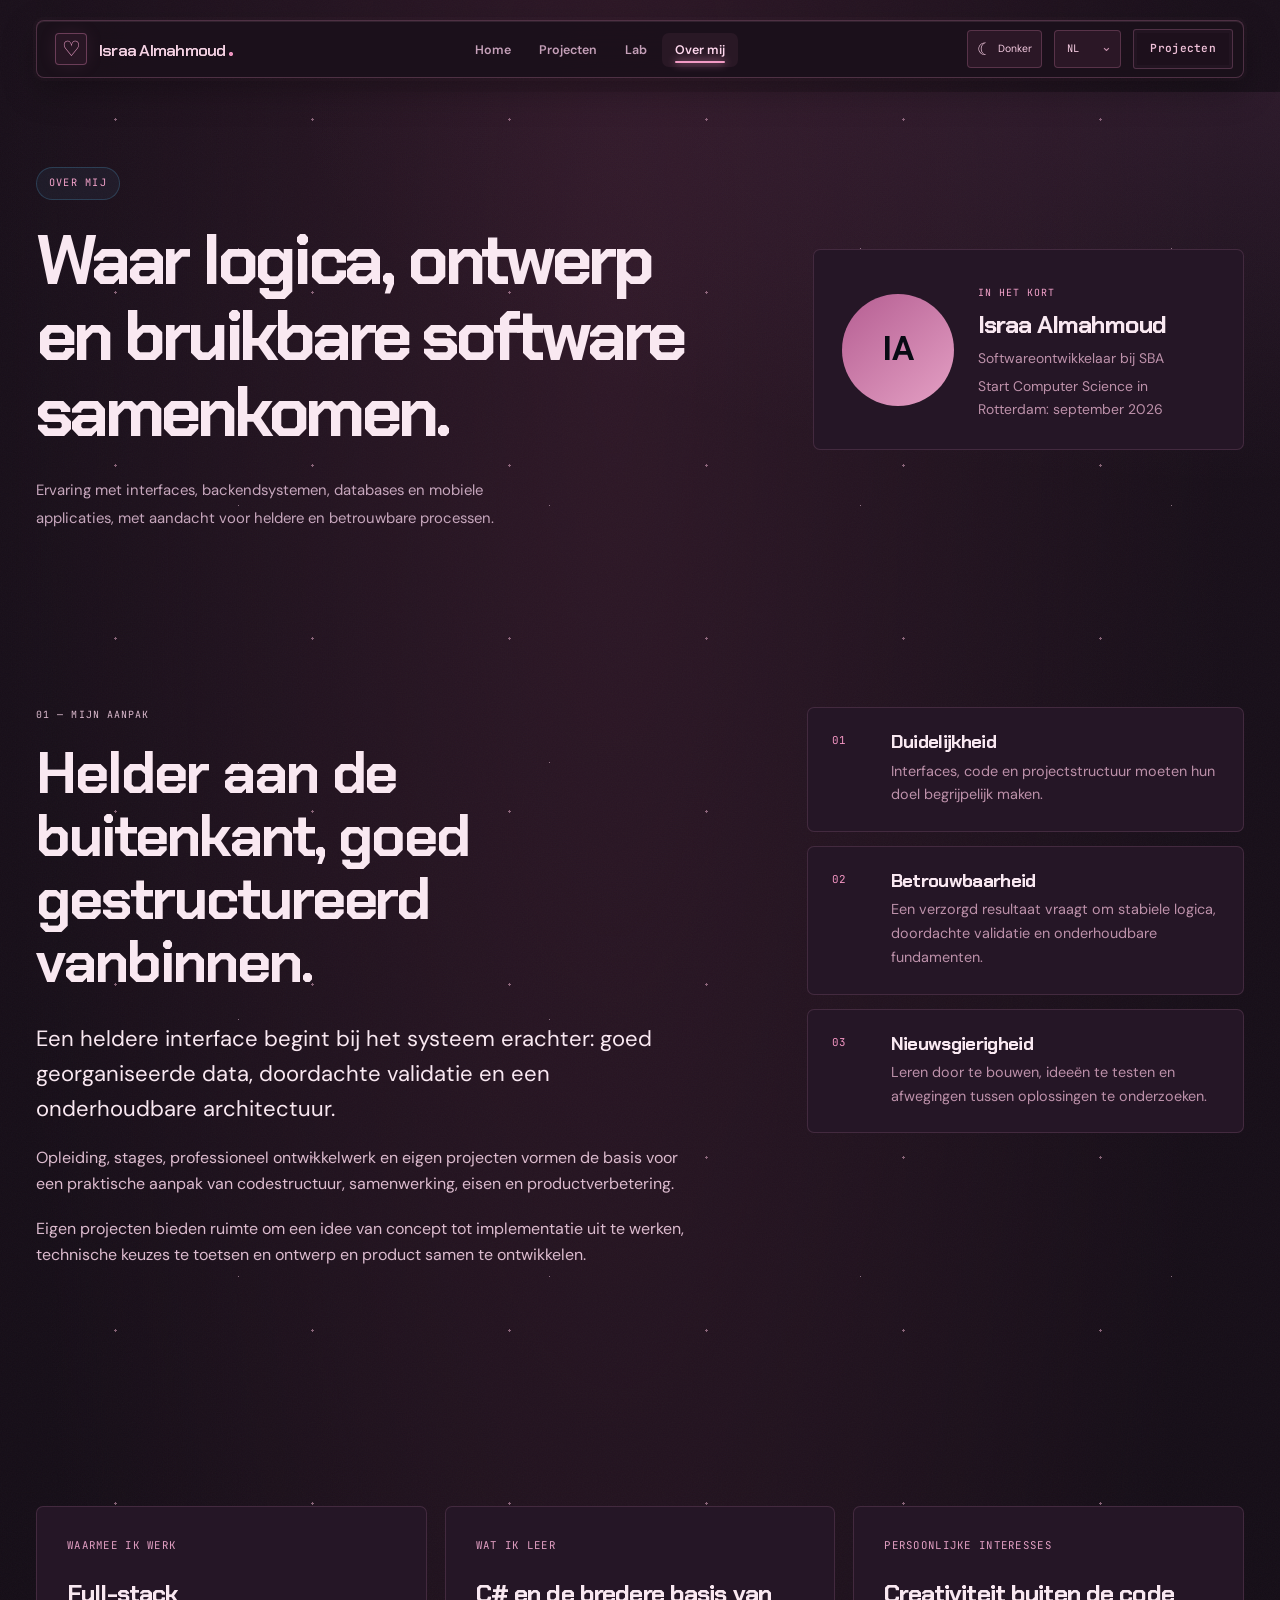
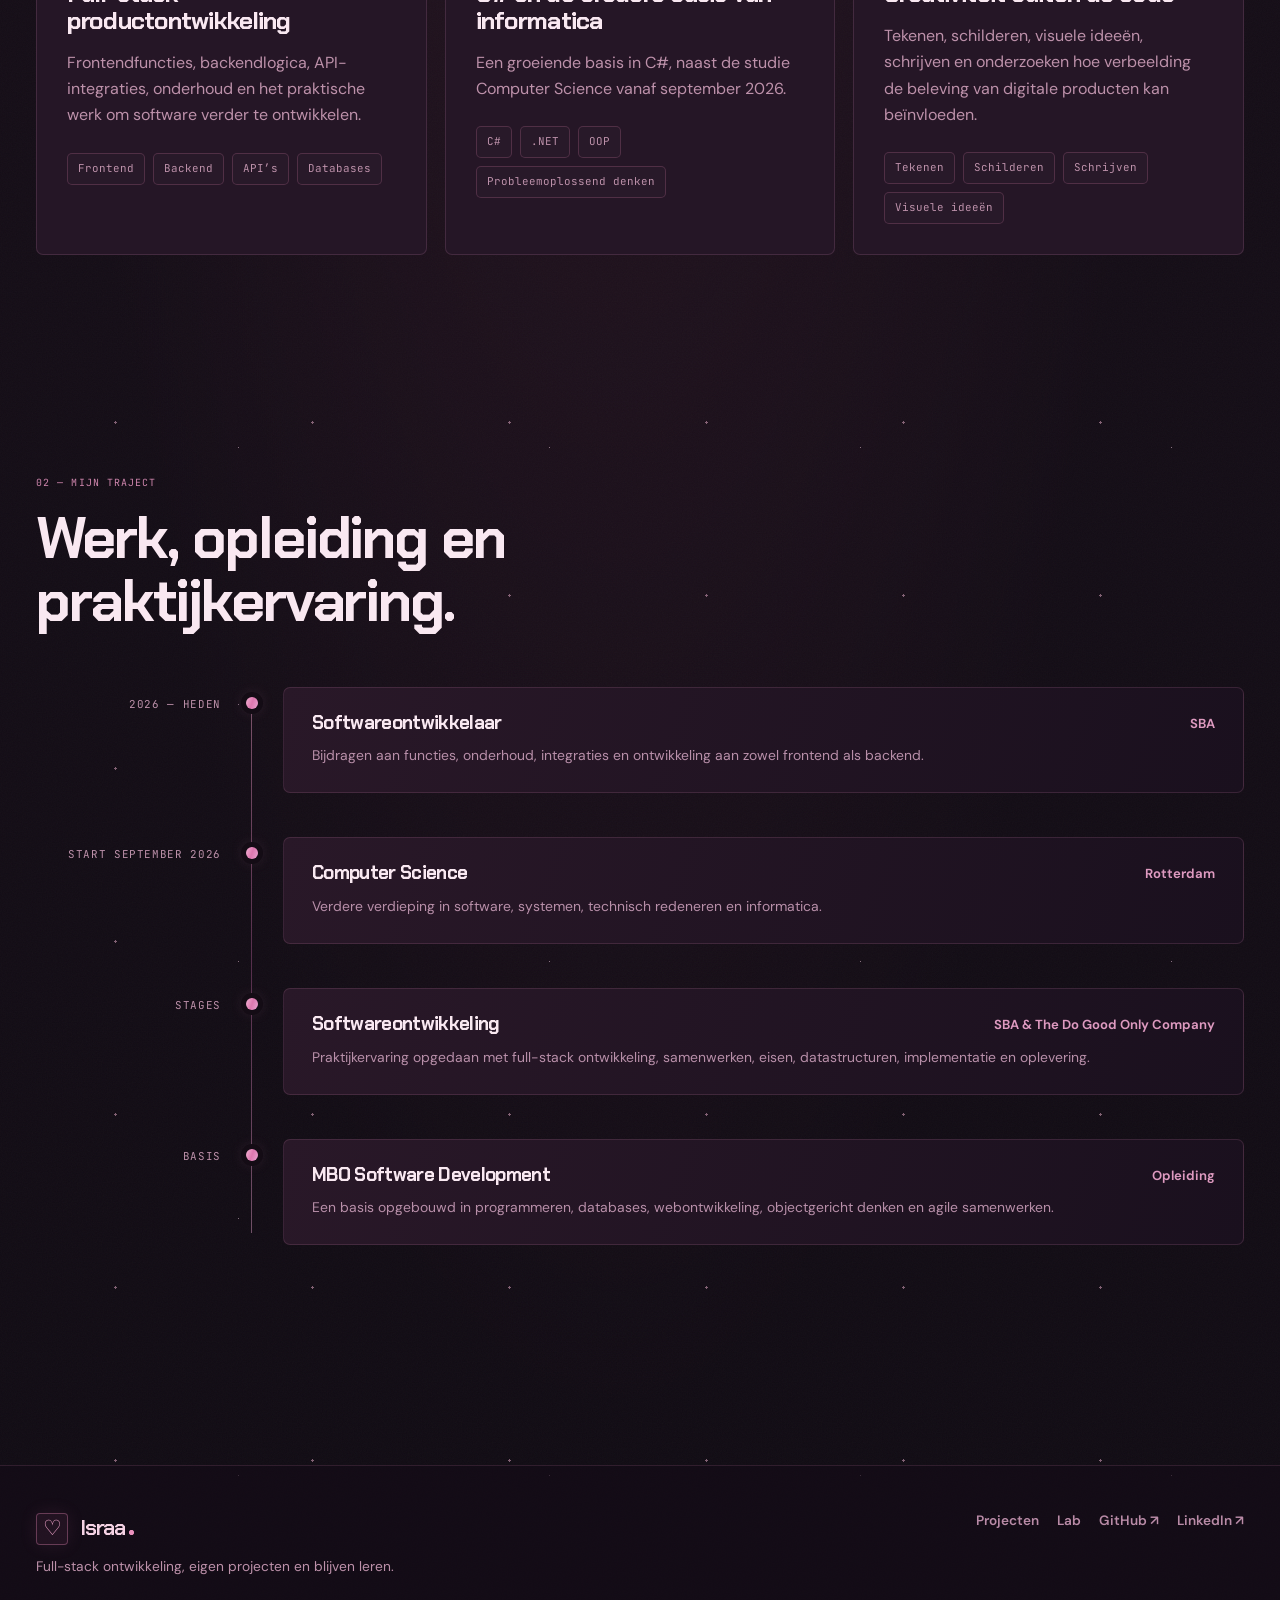
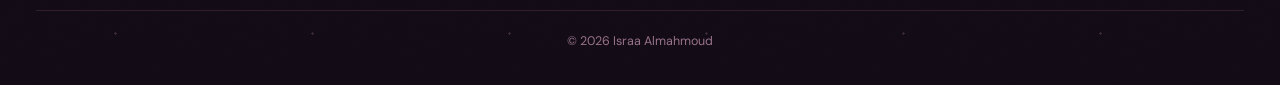
==== commit 54ff09da: "Add versioning to asset URLs and update README for publishing process - Implemented content versioni" ====
--- a/about.html
+++ b/about.html
@@ -10,10 +10,10 @@
   <link rel="preconnect" href="https://fonts.googleapis.com" />
   <link rel="preconnect" href="https://fonts.gstatic.com" crossorigin />
   <link href="https://fonts.googleapis.com/css2?family=Cormorant+Garamond:ital,wght@0,400;0,500;0,600;1,400;1,500&family=Chakra+Petch:wght@500;600;700&family=Noto+Sans+Arabic:wght@400;500;600;700&family=DM+Sans:wght@400;500;600;700&family=Manrope:wght@500;600;700;800&family=JetBrains+Mono:wght@400;500;600&display=swap" rel="stylesheet" />
-  <link rel="stylesheet" href="style.css" />
-  <link rel="stylesheet" href="polish.css" />
-  <link rel="stylesheet" href="cyber.css" />
-  <script src="theme.js"></script>
+  <link rel="stylesheet" href="style.css?v=3261c3c52447" />
+  <link rel="stylesheet" href="polish.css?v=b976f49e7ffd" />
+  <link rel="stylesheet" href="cyber.css?v=d1dc9a12f934" />
+  <script src="theme.js?v=0dfa90ec08f2"></script>
 </head>
 <body data-page="about">
   <div class="cyber-backdrop" aria-hidden="true"><div class="cyber-stars"></div><div class="cyber-landscape"></div></div>
@@ -125,14 +125,14 @@
     </div>
   </footer>
 
-  <script src="translations.js"></script>
-  <script src="mini-apps.js"></script>
-  <script src="localization.js"></script>
-  <script src="scripts.js"></script>
-  <script src="details.js"></script>
-  <script src="alive.js"></script>
-  <script src="window-controls.js"></script>
-  <script src="project-browser.js"></script>
-  <script src="sparkle.js"></script>
+  <script src="translations.js?v=bfaef0c5f89e"></script>
+  <script src="mini-apps.js?v=38bf8ae0e8cc"></script>
+  <script src="localization.js?v=b49e69d6710e"></script>
+  <script src="scripts.js?v=fb66c0094e19"></script>
+  <script src="details.js?v=261116596427"></script>
+  <script src="alive.js?v=84ef66915684"></script>
+  <script src="window-controls.js?v=ede0cc6ae04c"></script>
+  <script src="project-browser.js?v=9d08347e7aea"></script>
+  <script src="sparkle.js?v=fe2e71628b17"></script>
 </body>
 </html>
--- a/cyber.css
+++ b/cyber.css
@@ -40,6 +40,12 @@
 .desktop-nav a.active::after { background: #f29bc5; box-shadow: 0 0 9px #f29bc5; }
 .language-select select { color: #f5cbe1; background: #2b1726; border-color: #ec91bc3b; border-radius: 4px; }
 .language-select option { background: #241420; }
+.language-select { position: relative; display: inline-flex; align-items: center; flex-shrink: 0; }
+.language-select > .sr-only { position: absolute; width: 1px; height: 1px; padding: 0; margin: -1px; overflow: hidden; clip: rect(0, 0, 0, 0); clip-path: inset(50%); white-space: nowrap; border: 0; }
+.language-select select { appearance: none; min-width: 65px; max-width: none; height: 38px; padding: 7px 25px 7px 12px; line-height: 1.3; font-family: var(--font-mono); font-size: .65rem; text-align: start; }
+.language-select::after { content: '⌄'; position: absolute; inset-inline-end: 9px; top: 50%; transform: translateY(-60%); color: #c994b0; pointer-events: none; font-size: 13px; }
+html[dir=rtl] .language-select select { padding-inline: 12px 25px; font-family: var(--font-body); }
+@media (max-width: 400px) { .language-select select { min-width: 57px; height: 34px; padding-inline-start: 8px; font-size: .59rem; } }
 .theme-toggle { display: inline-flex; align-items: center; justify-content: center; gap: 6px; min-height: 38px; padding: 6px 9px; border: 1px solid #ec91bc3b; border-radius: 4px; background: #2b1726; color: #f5cbe1; cursor: pointer; font-size: .65rem; white-space: nowrap; }
 .theme-toggle:hover { border-color: #efacd0; }.theme-icon { font-size: 17px; line-height: 1; }
 @media (max-width: 1050px) { .theme-name { display: none; }.theme-toggle { min-width: 34px; padding-inline: 6px; } }
